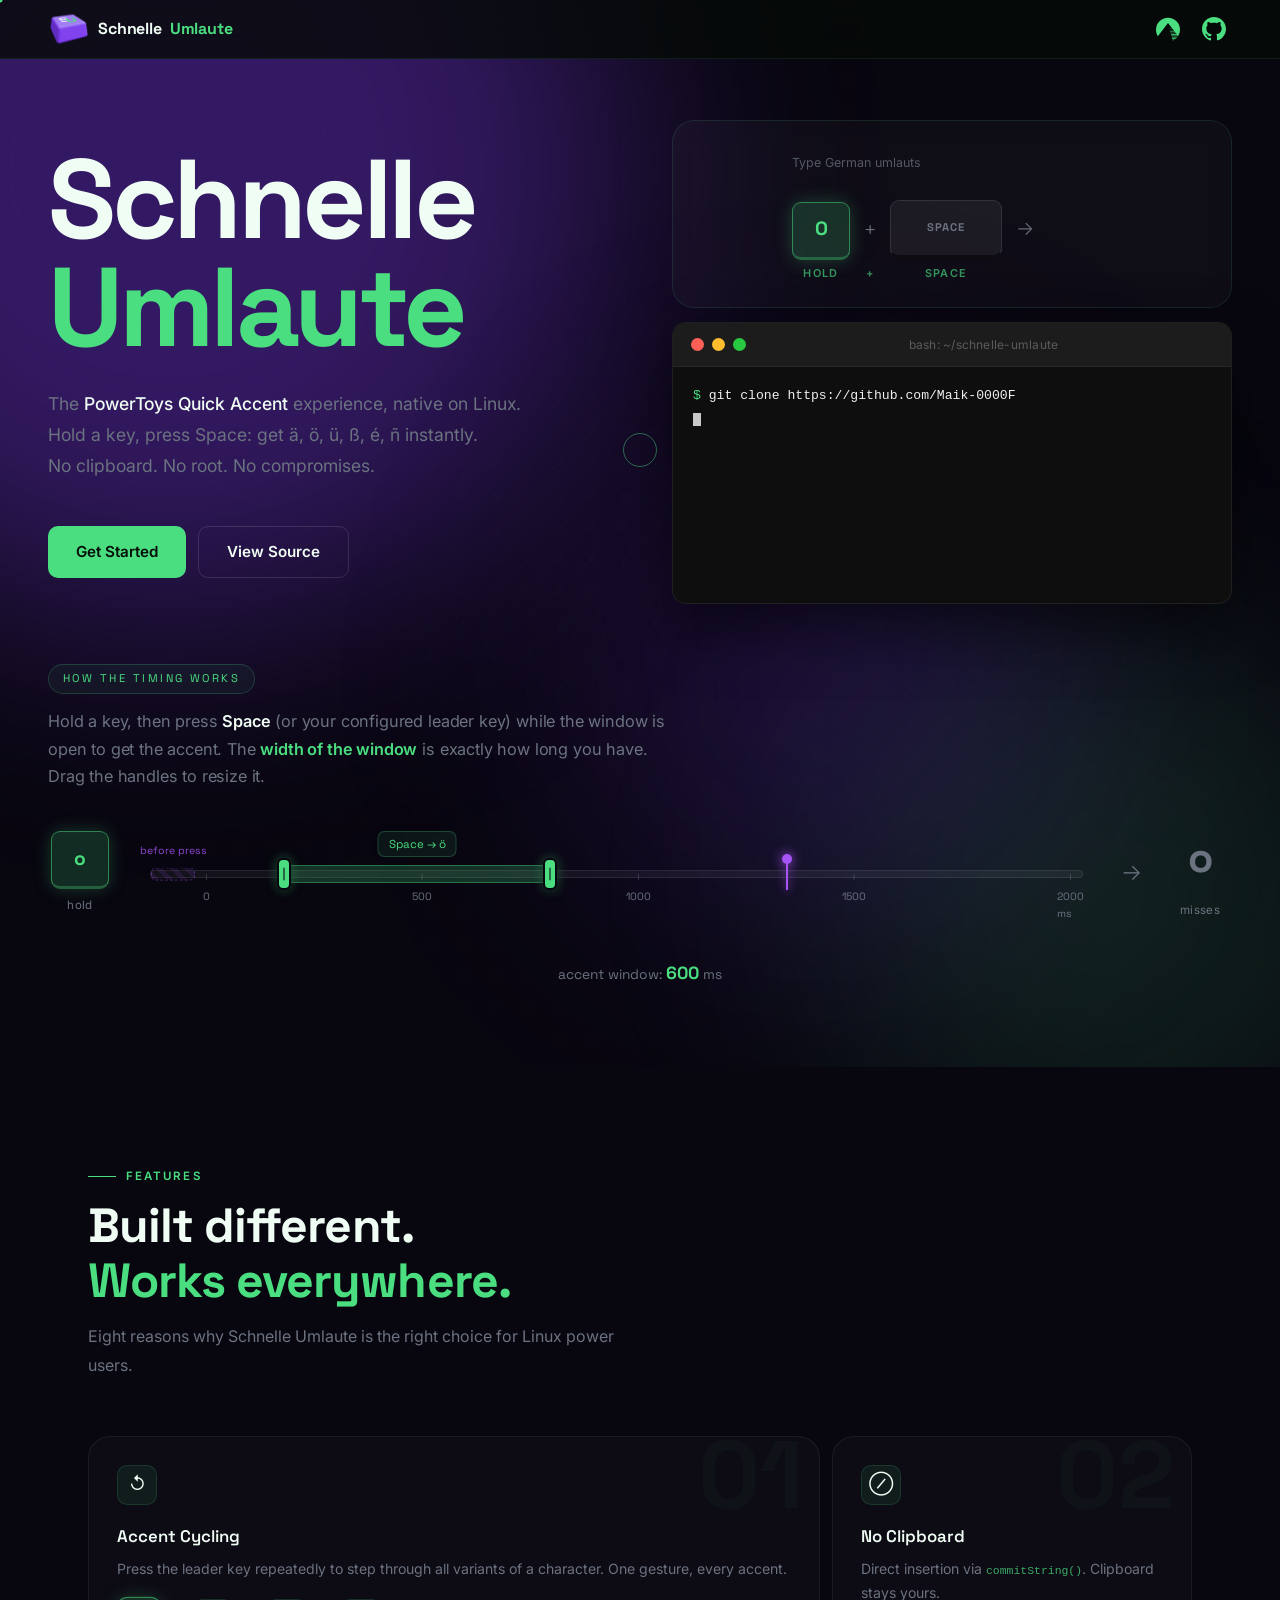
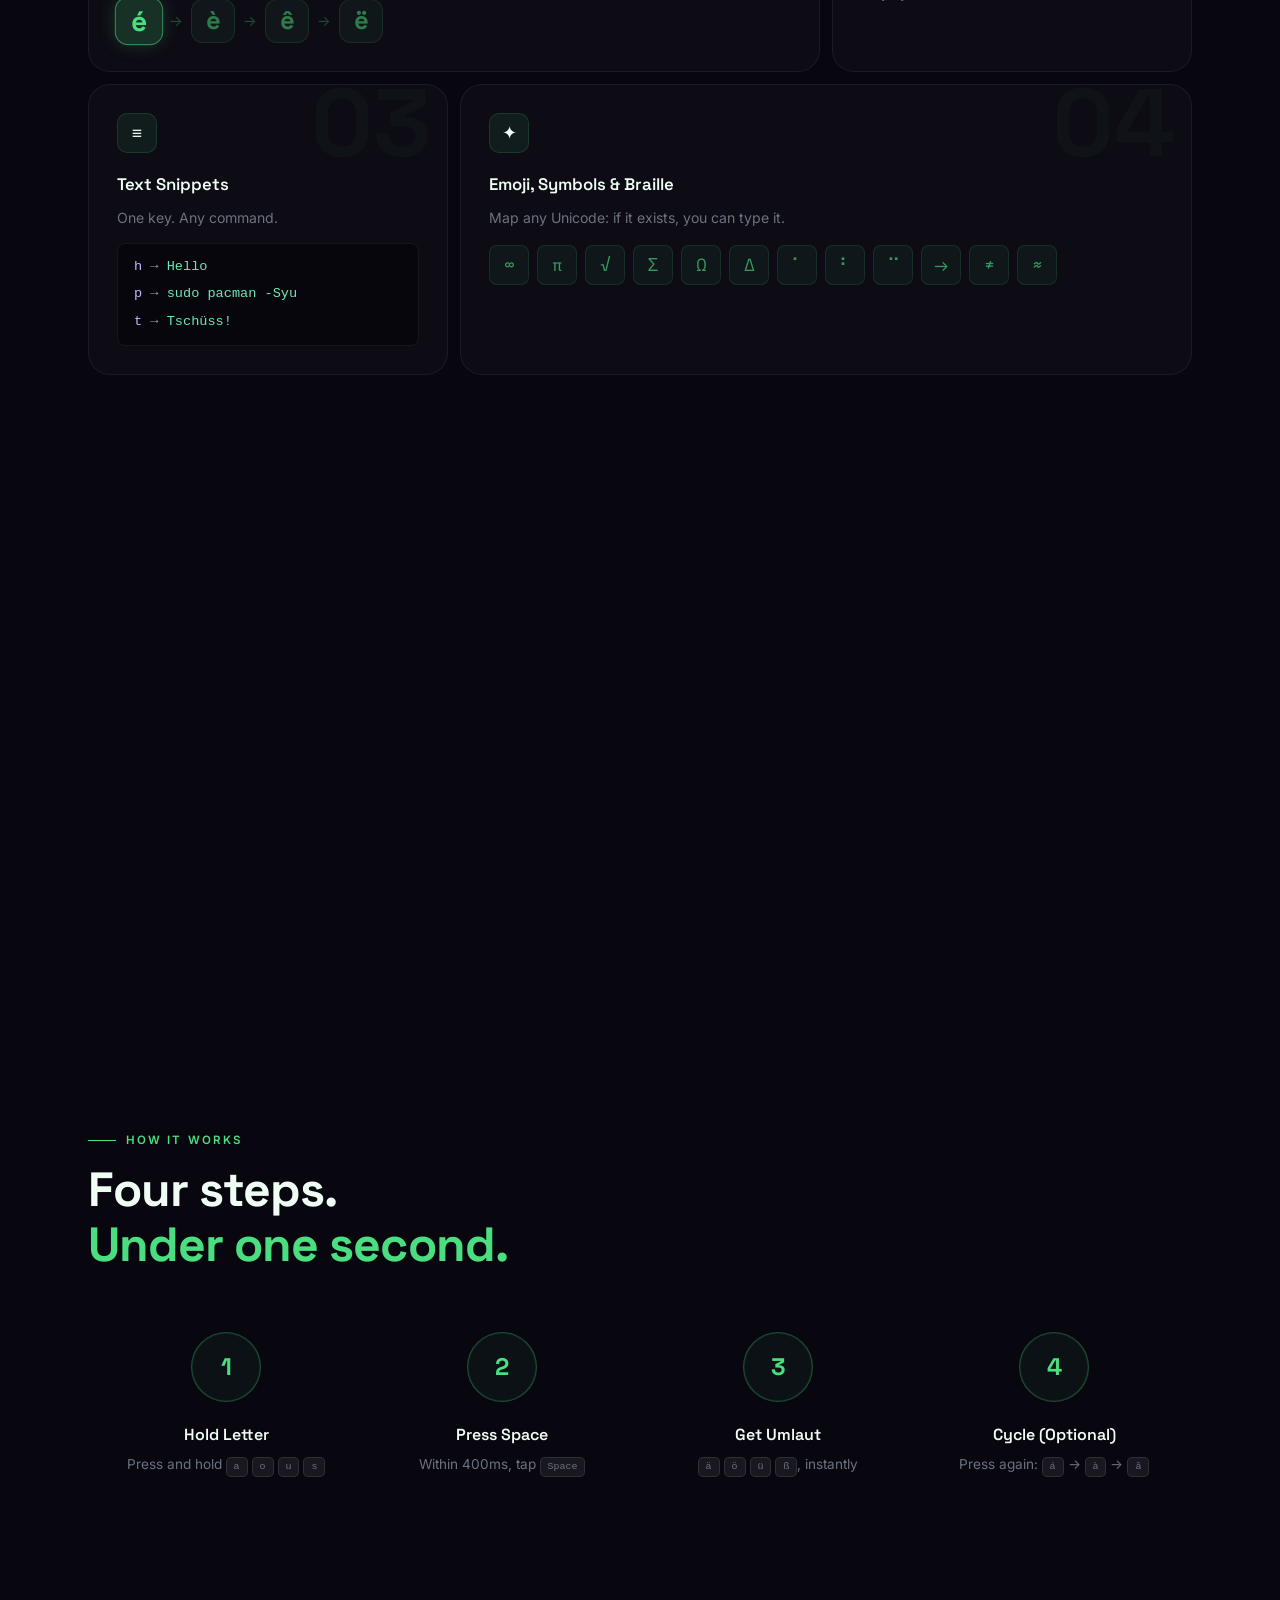
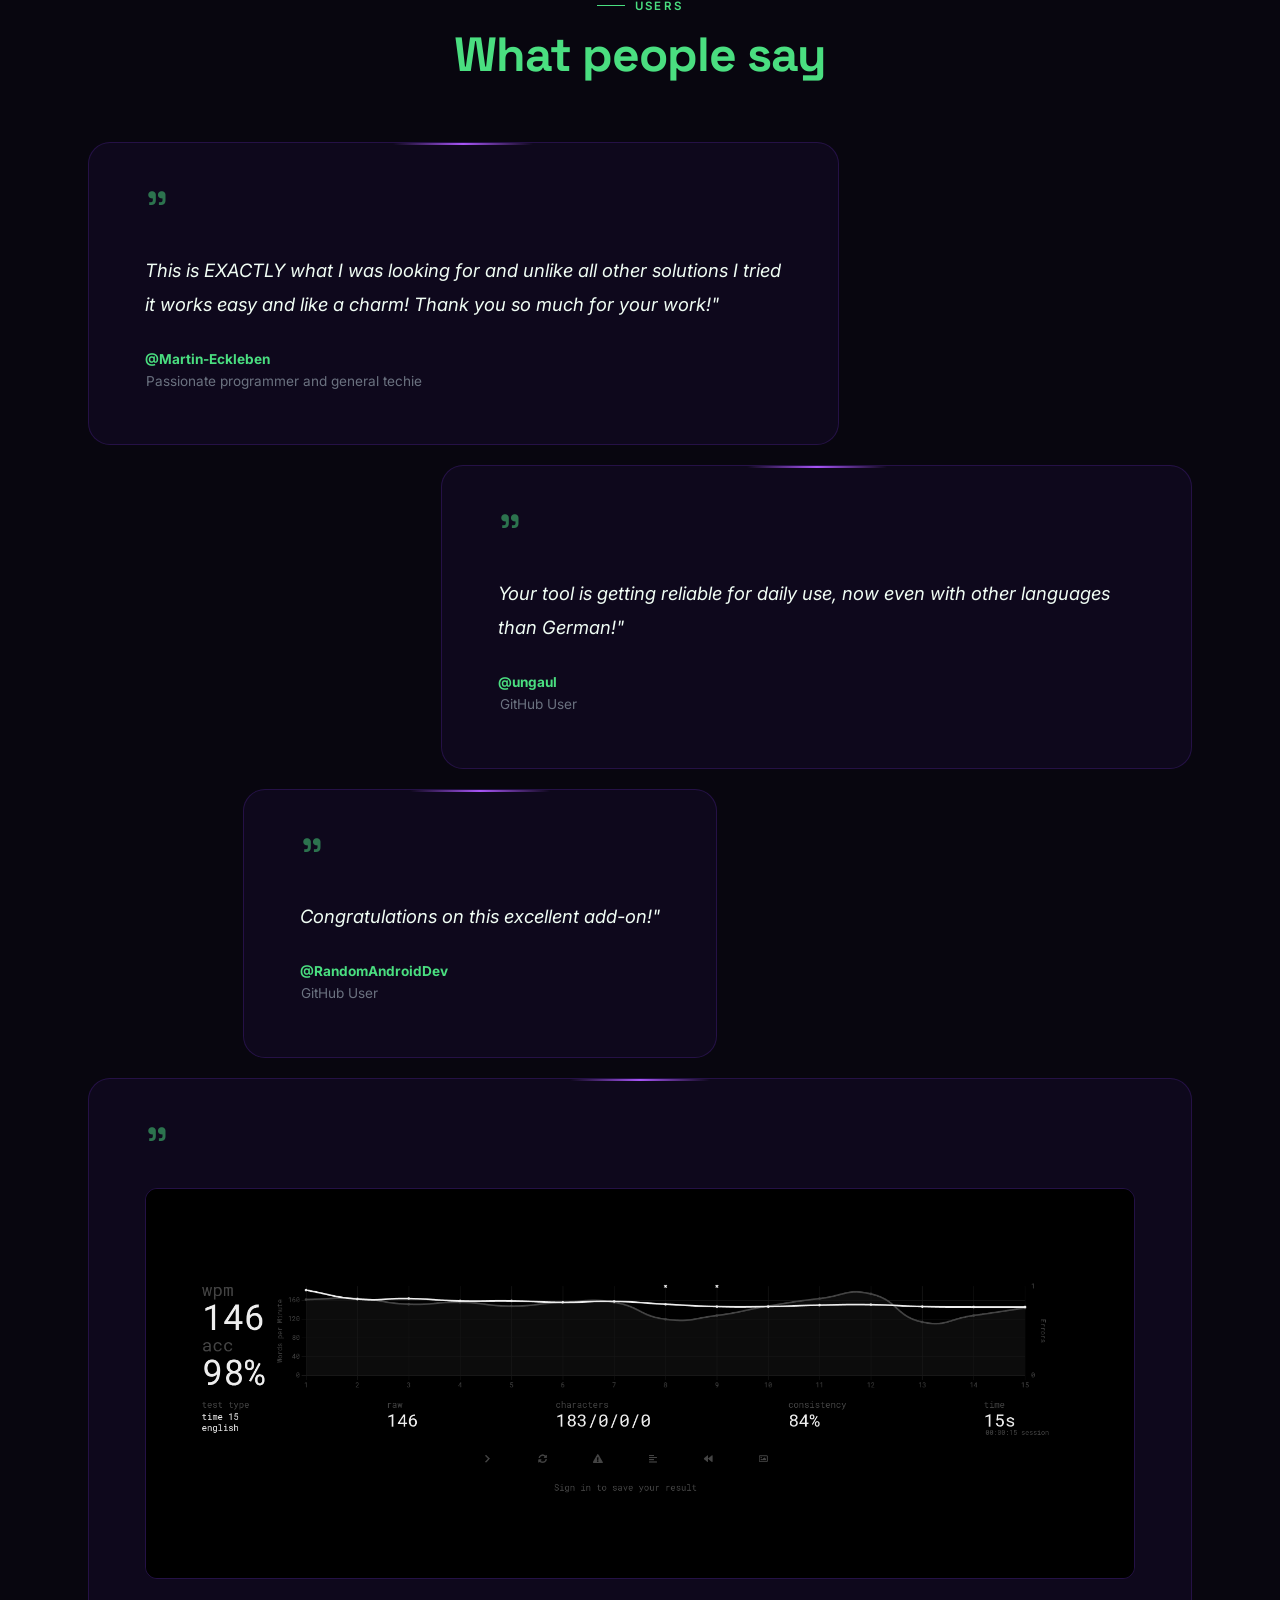
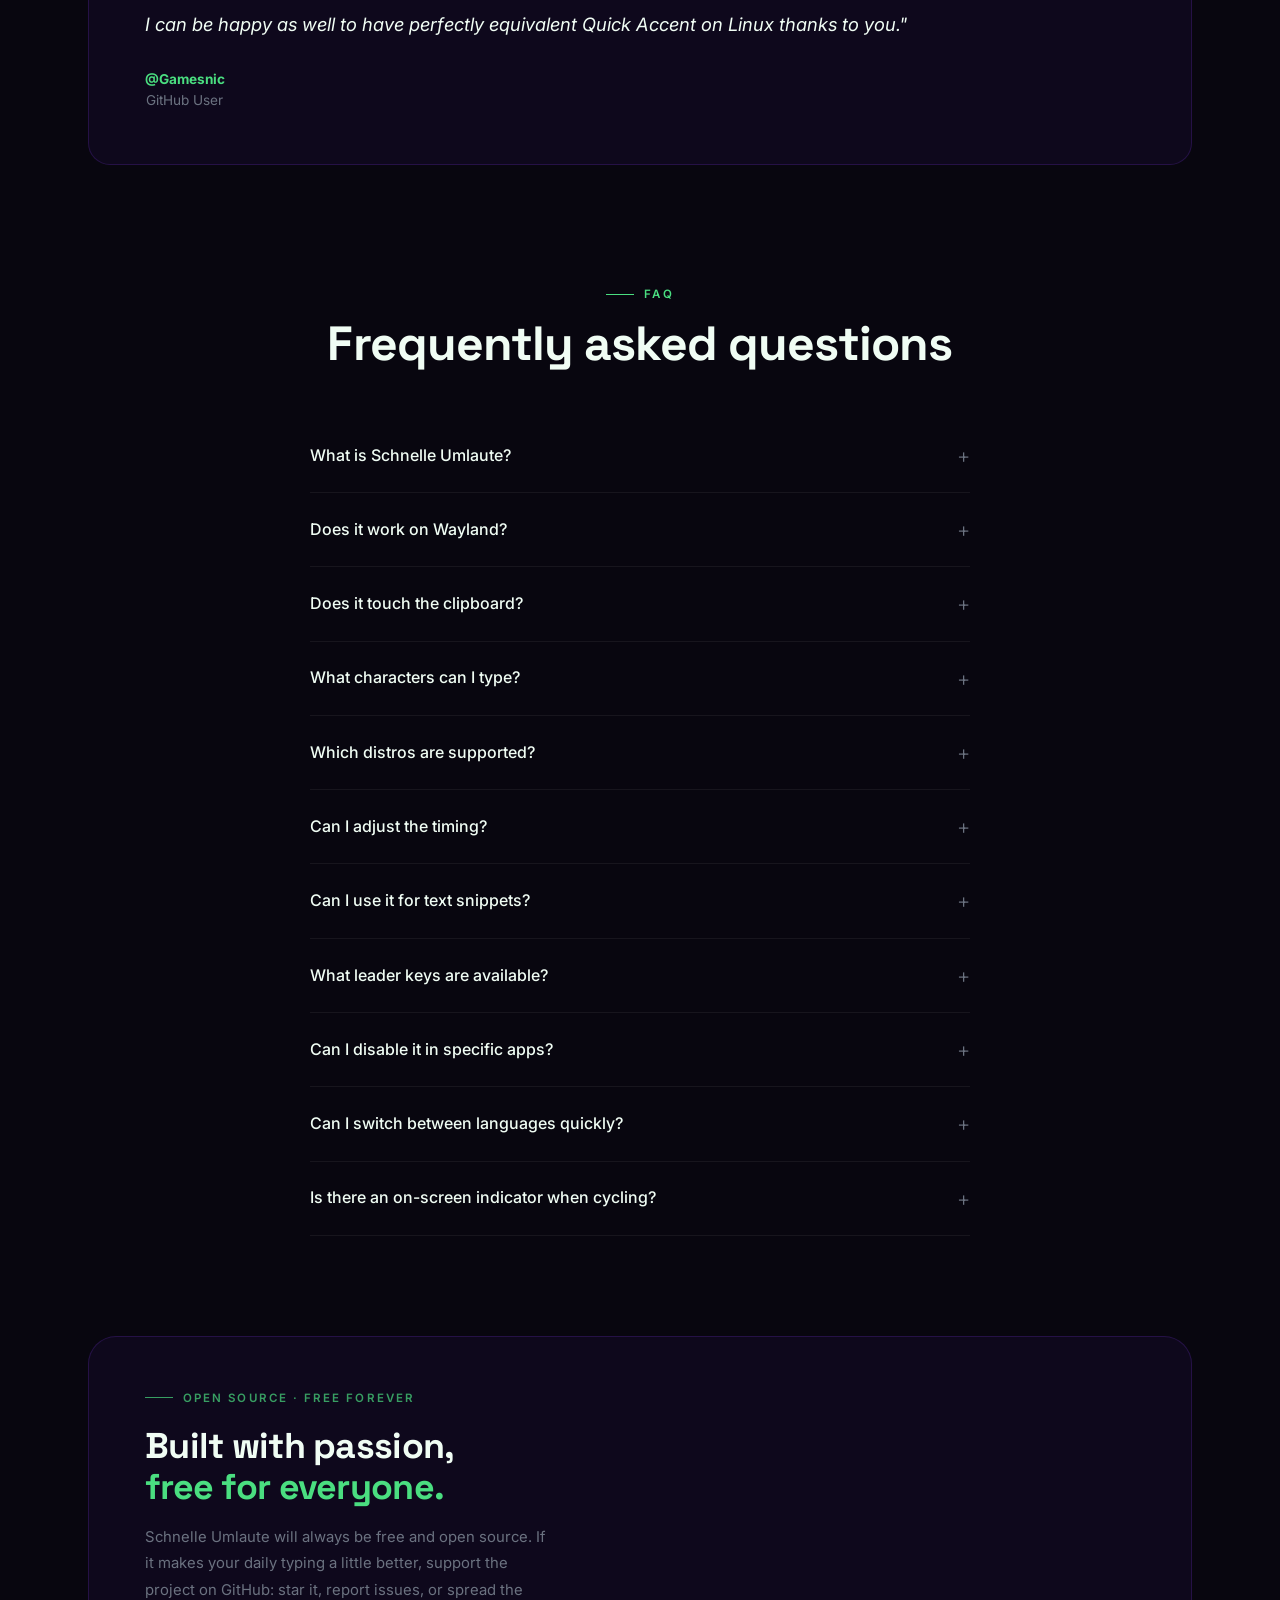
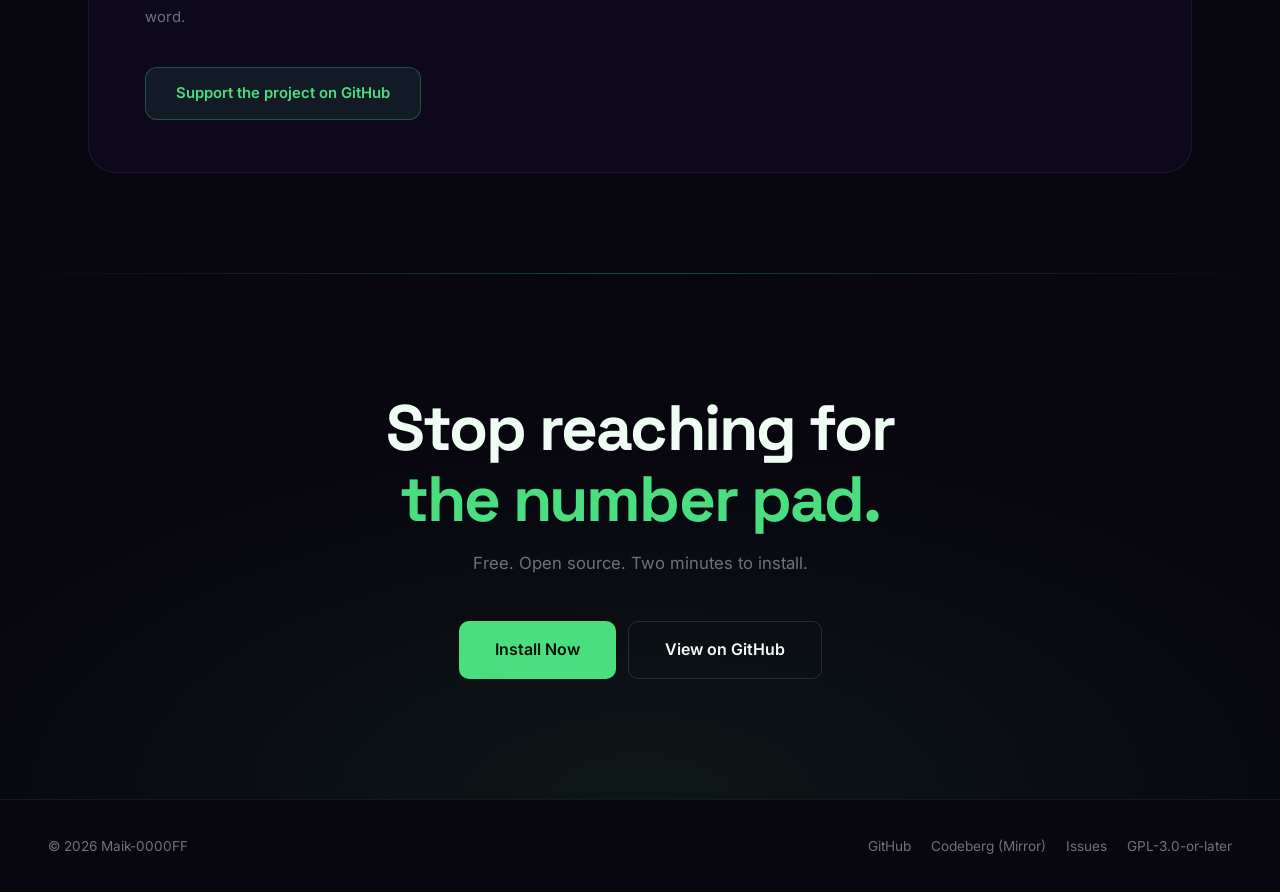
==== index.html @ da5ed6ec "docs: Normalize punctuation in landing page copy" ====
<!DOCTYPE html>
<html lang="en" itemscope itemtype="https://schema.org/WebPage">
<head>
    <meta charset="UTF-8">
    <meta name="viewport" content="width=device-width, initial-scale=1.0">

    <title>Schnelle Umlaute | PowerToys Quick Accent Alternative for Linux</title>
    <meta name="title" content="Schnelle Umlaute | PowerToys Quick Accent Alternative for Linux">
    <meta name="description" content="PowerToys Quick Accent Alternative for Linux - Type German umlauts (ä, ö, ü, ß), French accents (é, è, ê, ç), Spanish characters (ñ, á, í), Portuguese accents (ã, õ, ç), Braille Unicode characters (⠁⠃⠉⠙⠑) with hold + space gesture. Native Fcitx5 addon with accent cycling, snippets, emoji mappings, switchable language profiles, 47 presets, and an on-screen cycle overlay. No clipboard interference, works on X11 and Wayland.">
    <meta name="keywords" content="PowerToys, Quick Accent, Linux, German umlauts, Fcitx5, keyboard, input method, umlaut, ä, ö, ü, ß, Arch Linux, Ubuntu, Debian, Linux Mint, Fedora, openSUSE, Wayland, X11, accent cycling, snippets, text expansion, emoji, special characters, diacritics, accented characters, Linux input method, keyboard layout, Umlaute tippen Linux, deutsche Sonderzeichen, Umlaute ohne Nummernblock, accents français Linux, caractères accentués, accent aigu grave circonflexe, é è ê ë à ç, clavier français, acentos español Linux, tilde eñe, á é í ó ú ñ, teclado español, caracteres especiales, acentos português Linux, caracteres acentuados, teclado português, ã õ á é í ó ú â ê ô à ç, cedilha, til, digitar acentos Linux, Sonderzeichen Linux, diakritische Zeichen, Braille Unicode, ⠁⠃⠉⠙⠑, Braille input Linux">
    <meta name="author" content="Maik-0000FF">
    <meta name="robots" content="index, follow, max-image-preview:large, max-snippet:-1, max-video-preview:-1">
    <meta name="googlebot" content="index, follow">
    <meta name="bingbot" content="index, follow">
    <link rel="canonical" href="https://maik-0000ff.github.io/schnelle-umlaute_Website/">

    <meta name="language" content="English">
    <meta http-equiv="content-language" content="en">
    <link rel="alternate" hreflang="x-default" href="https://maik-0000ff.github.io/schnelle-umlaute_Website/">

    <link rel="icon" type="image/png" sizes="192x192" href="docs/assets/favicon-192.png">
    <link rel="icon" type="image/png" sizes="96x96" href="docs/assets/favicon-192.png">
    <link rel="icon" type="image/png" sizes="1024x1024" href="docs/assets/favicon-1024.png">
    <link rel="shortcut icon" href="favicon.ico">
    <link rel="icon" type="image/x-icon" href="favicon.ico">
    <link rel="icon" type="image/svg+xml" href="docs/assets/schnelle-umlaute-icon.svg">
    <link rel="mask-icon" href="docs/assets/schnelle-umlaute-icon.svg" color="#4ade80">
    <link rel="apple-touch-icon" href="docs/assets/apple-touch-icon.png">
    <link rel="apple-touch-icon" sizes="152x152" href="docs/assets/apple-touch-icon-152.png">
    <link rel="apple-touch-icon" sizes="120x120" href="docs/assets/apple-touch-icon-120.png">

    <meta name="theme-color" content="#060a07">
    <meta name="msapplication-TileColor" content="#060a07">
    <meta name="apple-mobile-web-app-capable" content="yes">
    <meta name="apple-mobile-web-app-status-bar-style" content="black-translucent">
    <meta name="apple-mobile-web-app-title" content="Schnelle Umlaute">
    <meta name="application-name" content="Schnelle Umlaute">
    <meta name="mobile-web-app-capable" content="yes">
    <meta name="rating" content="general">
    <meta name="distribution" content="global">

    <meta name="format-detection" content="telephone=no">

    <meta property="og:type" content="website">
    <meta property="og:url" content="https://maik-0000ff.github.io/schnelle-umlaute_Website/">
    <meta property="og:title" content="Schnelle Umlaute - PowerToys Quick Accent for Linux">
    <meta property="og:description" content="Native Fcitx5 addon for typing German umlauts with hold + space gesture. Features accent cycling, snippets, emoji mappings, switchable language profiles, and an on-screen cycle overlay. No clipboard interference, works on X11 and Wayland.">
    <meta property="og:image" content="https://maik-0000ff.github.io/schnelle-umlaute_Website/docs/assets/favicon-1024.png">
    <meta property="og:image:width" content="1024">
    <meta property="og:image:height" content="1024">
    <meta property="og:image:alt" content="Schnelle Umlaute - PowerToys Quick Accent Alternative for Linux">
    <meta property="og:site_name" content="Schnelle Umlaute">
    <meta property="og:locale" content="en_US">

    <meta name="twitter:card" content="summary">
    <meta name="twitter:url" content="https://maik-0000ff.github.io/schnelle-umlaute_Website/">
    <meta name="twitter:title" content="Schnelle Umlaute - PowerToys Quick Accent for Linux">
    <meta name="twitter:description" content="Native Fcitx5 addon. hold + space → ä. Accent cycling, snippets, emoji. No clipboard.">
    <meta name="twitter:image" content="https://maik-0000ff.github.io/schnelle-umlaute_Website/docs/assets/favicon-1024.png">
    <meta name="twitter:image:alt" content="Schnelle Umlaute - PowerToys Quick Accent Alternative for Linux">

    <link rel="dns-prefetch" href="https://fonts.googleapis.com">
    <link rel="dns-prefetch" href="https://fonts.gstatic.com">
    <link rel="preconnect" href="https://fonts.googleapis.com">
    <link rel="preconnect" href="https://fonts.gstatic.com" crossorigin>
    <link href="https://fonts.googleapis.com/css2?family=Space+Grotesk:wght@300;400;500;600;700&family=Inter:wght@300;400;500&display=swap" rel="stylesheet">

    <script type="application/ld+json">
    {
        "@context": "https://schema.org",
        "@type": "SoftwareApplication",
        "name": "Schnelle Umlaute",
        "alternateName": ["Quick Accent Linux", "Fcitx5 Umlaut Addon"],
        "description": "PowerToys Quick Accent Alternative for Linux - Type German umlauts (ä, ö, ü, ß) with hold + space gesture. Native Fcitx5 addon with accent cycling, snippets, and emoji mappings.",
        "url": "https://maik-0000ff.github.io/schnelle-umlaute_Website/",
        "image": "https://maik-0000ff.github.io/schnelle-umlaute_Website/docs/assets/favicon-1024.png",
        "downloadUrl": "https://github.com/Maik-0000FF/schnelle-umlaute",
        "installUrl": "https://github.com/Maik-0000FF/schnelle-umlaute#quick-start",
        "applicationCategory": "UtilitiesApplication",
        "applicationSubCategory": "Input Method",
        "operatingSystem": "Linux",
        "softwareRequirements": "Fcitx5",
        "softwareVersion": "1.1.1",
        "datePublished": "2025-10-25",
        "dateModified": "2026-05-02",
        "programmingLanguage": "C++20",
        "license": "https://spdx.org/licenses/GPL-3.0-or-later.html",
        "isAccessibleForFree": true,
        "offers": { "@type": "Offer", "price": "0", "priceCurrency": "USD" },
        "author": { "@type": "Person", "name": "Maik-0000FF", "url": "https://github.com/Maik-0000FF" },
        "featureList": [
            "German umlaut input (ä, ö, ü, ß)",
            "French accent input (é, è, ê, ë, à, ç)",
            "Spanish character input (ñ, á, é, í, ó, ú)",
            "Portuguese accent input (ã, õ, â, ê, ô, ç)",
            "Braille Unicode input (⠁⠃⠉⠙⠑)",
            "Accent cycling support",
            "Text snippet expansion",
            "Emoji and symbol mappings",
            "Per-app blacklist and whitelist filter",
            "Named mapping profiles with hotkey switching and cycling",
            "47 ready-made language and symbol presets",
            "On-screen cycle overlay at mouse pointer or text caret",
            "No clipboard interference",
            "X11 and Wayland support"
        ],
        "inLanguage": ["en", "de", "fr", "es", "pt"],
        "aggregateRating": {
            "@type": "AggregateRating",
            "ratingValue": "5",
            "ratingCount": "4",
            "bestRating": "5",
            "worstRating": "1"
        },
        "review": [
            {
                "@type": "Review",
                "reviewRating": { "@type": "Rating", "ratingValue": "5", "bestRating": "5" },
                "author": { "@type": "Person", "name": "Martin-Eckleben", "url": "https://github.com/Martin-Eckleben" },
                "reviewBody": "This is EXACTLY what I was looking for and unlike all other solutions I tried it works easy and like a charm! Thank you so much for your work!"
            },
            {
                "@type": "Review",
                "reviewRating": { "@type": "Rating", "ratingValue": "5", "bestRating": "5" },
                "author": { "@type": "Person", "name": "ungaul", "url": "https://github.com/ungaul" },
                "reviewBody": "Your tool is getting reliable for daily use, now even with other languages than German!"
            },
            {
                "@type": "Review",
                "reviewRating": { "@type": "Rating", "ratingValue": "5", "bestRating": "5" },
                "author": { "@type": "Person", "name": "RandomAndroidDev", "url": "https://github.com/RandomAndroidDev" },
                "reviewBody": "Congratulations on this excellent add-on!"
            },
            {
                "@type": "Review",
                "reviewRating": { "@type": "Rating", "ratingValue": "5", "bestRating": "5" },
                "author": { "@type": "Person", "name": "Gamesnic", "url": "https://github.com/Gamesnic" },
                "reviewBody": "I can be happy as well to have perfectly equivalent Quick Accent on Linux thanks to you."
            }
        ]
    }
    </script>

    <script type="application/ld+json">
    {
        "@context": "https://schema.org",
        "@type": "Organization",
        "name": "Schnelle Umlaute",
        "url": "https://maik-0000ff.github.io/schnelle-umlaute_Website/",
        "logo": {
            "@type": "ImageObject",
            "url": "https://maik-0000ff.github.io/schnelle-umlaute_Website/docs/assets/favicon-1024.png",
            "width": 1024,
            "height": 1024
        },
        "sameAs": ["https://github.com/Maik-0000FF/schnelle-umlaute", "https://codeberg.org/Maik-0000FF/schnelle-umlaute"]
    }
    </script>

    <script type="application/ld+json">
    {
        "@context": "https://schema.org",
        "@type": "WebSite",
        "name": "Schnelle Umlaute",
        "alternateName": "Quick Accent for Linux",
        "url": "https://maik-0000ff.github.io/schnelle-umlaute_Website/",
        "publisher": {
            "@type": "Organization",
            "name": "Schnelle Umlaute",
            "logo": {
                "@type": "ImageObject",
                "url": "https://maik-0000ff.github.io/schnelle-umlaute_Website/docs/assets/favicon-1024.png",
                "width": 1024,
                "height": 1024
            }
        }
    }
    </script>

    <script type="application/ld+json">
    {
        "@context": "https://schema.org",
        "@type": "HowTo",
        "name": "How to Type German Umlauts on Linux",
        "description": "Learn how to type German umlauts (ä, ö, ü, ß) on Linux using Schnelle Umlaute with the hold + space gesture.",
        "totalTime": "PT1M",
        "step": [
            { "@type": "HowToStep", "position": 1, "name": "Hold Letter", "text": "Press and hold a, o, u, or s on your keyboard" },
            { "@type": "HowToStep", "position": 2, "name": "Press Space", "text": "Within 400ms, press Space (or your configured leader key)" },
            { "@type": "HowToStep", "position": 3, "name": "Get Umlaut", "text": "The corresponding umlaut (ä, ö, ü, or ß) will be inserted instantly" },
            { "@type": "HowToStep", "position": 4, "name": "Cycle (Optional)", "text": "Press Space again to cycle through accent variants: á → à → â" }
        ]
    }
    </script>

    <script type="application/ld+json">
    {
        "@context": "https://schema.org",
        "@type": "FAQPage",
        "mainEntity": [
            { "@type": "Question", "name": "What is Schnelle Umlaute?", "acceptedAnswer": { "@type": "Answer", "text": "A native Fcitx5 addon for Linux. Type German umlauts, French accents, or any Unicode character using the same hold + space gesture as Windows PowerToys Quick Accent. System-wide, lightweight, no root needed." } },
            { "@type": "Question", "name": "Does it work on Wayland?", "acceptedAnswer": { "@type": "Answer", "text": "Yes. Natively on both X11 and Wayland, no extra configuration. It integrates directly with Fcitx5." } },
            { "@type": "Question", "name": "Does it touch the clipboard?", "acceptedAnswer": { "@type": "Answer", "text": "Never. Unlike xdotool-based workarounds, Schnelle Umlaute uses Fcitx5's commitString() API: direct insertion, clipboard untouched." } },
            { "@type": "Question", "name": "What characters can I type?", "acceptedAnswer": { "@type": "Answer", "text": "German umlauts by default (ä ö ü ß Ä Ö Ü). With unlimited configurable mappings: French accents, Spanish, Portuguese, Braille Unicode, emojis, math symbols, full text snippets." } },
            { "@type": "Question", "name": "Which distros are supported?", "acceptedAnswer": { "@type": "Answer", "text": "Supported on Arch Linux, Ubuntu/Debian, Linux Mint, Fedora, and openSUSE. Works on any distro with Fcitx5." } },
            { "@type": "Question", "name": "Can I adjust the timing?", "acceptedAnswer": { "@type": "Answer", "text": "Yes, via fcitx5-config-qt. Default: 400ms lowercase, 700ms uppercase. Adjustable from 50ms to 2000ms to match your typing speed." } },
            { "@type": "Question", "name": "Can I use it for text snippets?", "acceptedAnswer": { "@type": "Answer", "text": "Yes. Map any key to a full phrase, e.g. hold m + Space to insert your email address, g for a Vim command like ggVGy (select all + yank), or u for sudo apt update. Works with any length of text." } },
            { "@type": "Question", "name": "What leader keys are available?", "acceptedAnswer": { "@type": "Answer", "text": "Space (default), Arrow keys, Alt/AltGr, or up to two custom keys of your choice. Multiple leader keys can be active at the same time. Custom leaders support dual hand-split mode for ergonomic typing." } },
            { "@type": "Question", "name": "Can I disable it in specific apps?", "acceptedAnswer": { "@type": "Answer", "text": "Yes. The App Filter lets you set a blacklist (disable in listed apps) or a whitelist (enable only in listed apps). Useful for games, password managers, IP/number-only fields, or apps with conflicting shortcuts." } }
        ]
    }
    </script>

    <style>
        /* ─── TOKENS ─── */
        :root {
            --bg:       #08060f;
            --bg2:      #0e0b1c;
            --green:    #4ade80;
            --green-d:  #166534;
            --purple:   #a855f7;
            --amber:    #fbbf24;
            --text:     #f0fdf4;
            --muted:    #6b7280;
            --border:   rgba(74,222,128,0.1);
            --r:        14px;
            --r-lg:     22px;
        }

        /* ─── RESET ─── */
        *, *::before, *::after { margin: 0; padding: 0; box-sizing: border-box; }
        html { scroll-behavior: smooth; }

        @media (prefers-reduced-motion: reduce) {
            *, *::before, *::after { animation-duration: 0.01ms !important; transition-duration: 0.01ms !important; }
            * { cursor: auto !important; }
            .cursor-dot, .cursor-ring { display: none !important; }
        }

        /* ─── BASE ─── */
        body {
            font-family: 'Inter', -apple-system, sans-serif;
            background: var(--bg);
            color: var(--text);
            overflow-x: hidden;
            line-height: 1.6;
        }

        /* ─── SKIP LINK ─── */
        .skip-link {
            position: absolute; top: -100%; left: 16px;
            background: var(--green); color: var(--bg);
            padding: 8px 16px; border-radius: 8px;
            font-weight: 600; font-size: 0.9em;
            z-index: 9999; text-decoration: none;
        }
        .skip-link:focus { top: 16px; }

        /* ─── CUSTOM CURSOR ─── */
        @media (pointer: fine) {
            * { cursor: none !important; }
        }

        .cursor-dot {
            position: fixed;
            width: 5px; height: 5px;
            border-radius: 50%;
            background: var(--green);
            pointer-events: none;
            z-index: 9999;
            transform: translate(-50%, -50%);
            transition: width 0.2s, height 0.2s, background 0.2s;
        }

        .cursor-ring {
            position: fixed;
            width: 34px; height: 34px;
            border-radius: 50%;
            border: 1.5px solid rgba(74,222,128,0.45);
            pointer-events: none;
            z-index: 9998;
            transform: translate(-50%, -50%);
            transition: left 0.1s ease, top 0.1s ease, width 0.25s, height 0.25s, border-color 0.25s;
        }

        body:has(a:hover) .cursor-ring,
        body:has(button:hover) .cursor-ring {
            width: 52px; height: 52px;
            border-color: rgba(74,222,128,0.7);
        }

        @media (pointer: coarse) {
            .cursor-dot, .cursor-ring { display: none; }
        }

        /* ─── NAV ─── */
        #main-nav {
            position: fixed; top: 0; left: 0; right: 0;
            z-index: 500;
            padding: 8px 48px;
            display: flex; align-items: center; justify-content: space-between;
            background: rgba(6,10,7,0.8);
            backdrop-filter: blur(20px);
            -webkit-backdrop-filter: blur(20px);
            border-bottom: 1px solid var(--border);
            transition: transform 0.35s cubic-bezier(0.22,1,0.36,1);
        }
        #main-nav.nav-hidden { transform: translateY(-110%); }

        .nav-logo {
            font-family: 'Space Grotesk', sans-serif;
            font-weight: 700; font-size: 1em;
            text-decoration: none;
            letter-spacing: -0.01em;
            display: inline-flex; align-items: center; gap: 8px;
        }
        .nav-icon { flex-shrink: 0; }
        .nav-logo .nl-w { color: var(--text); }
        .nav-logo .nl-g { color: var(--green); }

        .nav-right { display: flex; gap: 10px; align-items: center; }

        .nav-link {
            font-size: 0.85em; color: var(--muted);
            text-decoration: none; padding: 6px 14px;
            border-radius: 8px;
            transition: color 0.2s;
        }
        .nav-link:hover { color: var(--text); }

        .nav-mirror {
            display: inline-flex; align-items: center;
            color: var(--green); padding: 6px;
            border-radius: 8px; transition: transform 0.2s, opacity 0.2s;
        }
        .nav-mirror:hover { opacity: 0.8; transform: scale(1.18); }

        /* ─── ORB BACKGROUND ─── */
        .orbs {
            position: absolute; inset: 0;
            overflow: hidden; pointer-events: none;
            z-index: 0;
        }

        .orb {
            position: absolute;
            border-radius: 50%;
            filter: blur(120px);
            will-change: transform;
        }

        .orb-1 {
            width: 900px; height: 900px;
            background: rgba(124,58,237,0.38);
            top: -280px; left: -280px;
            animation: drift1 24s ease-in-out infinite;
        }
        .orb-2 {
            width: 550px; height: 550px;
            background: rgba(74,222,128,0.12);
            bottom: -100px; right: -100px;
            animation: drift2 20s ease-in-out infinite;
        }
        .orb-3 {
            width: 500px; height: 500px;
            background: rgba(124,58,237,0.18);
            top: 40%; left: 45%;
            animation: drift3 28s ease-in-out infinite;
        }

        @keyframes drift1 {
            0%,100% { transform: translate(0,0) scale(1); }
            33%      { transform: translate(80px,-60px) scale(1.08); }
            66%      { transform: translate(-50px,80px) scale(0.94); }
        }
        @keyframes drift2 {
            0%,100% { transform: translate(0,0) scale(1); }
            33%      { transform: translate(-70px,50px) scale(1.05); }
            66%      { transform: translate(60px,-70px) scale(0.96); }
        }
        @keyframes drift3 {
            0%,100% { transform: translate(0,0) scale(1); }
            50%      { transform: translate(-80px,-60px) scale(1.12); }
        }

        /* ─── HERO ─── */
        .hero {
            min-height: 100vh;
            position: relative; overflow: hidden;
            display: flex; align-items: center;
            padding: 120px 48px 80px;
        }

        .hero-inner {
            position: relative; z-index: 1;
            display: grid;
            grid-template-columns: 1fr 1fr;
            gap: 64px;
            align-items: stretch;
            max-width: 1200px;
            margin: 0 auto;
            width: 100%;
        }

        /* Subtle dot grid */
        .hero::after {
            content: '';
            position: absolute; inset: 0;
            background-image: radial-gradient(rgba(74,222,128,0.07) 1px, transparent 1px);
            background-size: 32px 32px;
            z-index: 0;
            mask-image: radial-gradient(ellipse 80% 80% at 50% 50%, black, transparent);
            -webkit-mask-image: radial-gradient(ellipse 80% 80% at 50% 50%, black, transparent);
        }

        .hero-text {
            position: relative; z-index: 2;
            display: flex; flex-direction: column; justify-content: center;
        }

        .hero-right {
            position: relative; z-index: 2;
            display: flex; flex-direction: column; gap: 14px;
        }


        .hero-h1 {
            font-family: 'Space Grotesk', sans-serif;
            font-size: clamp(3.8rem, 10vw, 7rem);
            font-weight: 700;
            line-height: 0.96;
            letter-spacing: -0.04em;
            color: var(--text);
            margin-bottom: 28px;
        }

        .hero-h1 .line { display: block; overflow: hidden; }

        .hero-h1 .word {
            display: inline-block;
            transform: translateY(110%);
            animation: slideUp 0.75s cubic-bezier(0.22,1,0.36,1) both;
        }

        .hero-h1 .accent-word {
            color: var(--green);
        }

        @keyframes slideUp { to { transform: translateY(0); } }

        .hero-sub {
            font-size: clamp(0.95rem, 2vw, 1.1rem);
            color: var(--muted);
            line-height: 1.75;
            margin-bottom: 44px;
            max-width: 480px;
            opacity: 0;
            animation: fadeUp 0.7s ease 0.8s both;
        }
        .hero-sub strong { color: var(--text); font-weight: 500; }

        .hero-btns {
            display: flex; gap: 12px; flex-wrap: wrap;
            opacity: 0;
            animation: fadeUp 0.7s ease 1.0s both;
        }

        /* ─── DEMO CARD (hero right) ─── */
        .hero-demo-card {
            background: rgba(255,255,255,0.03);
            border: 1px solid rgba(74,222,128,0.12);
            border-radius: var(--r-lg);
            padding: 32px 36px;
            backdrop-filter: blur(12px);
            -webkit-backdrop-filter: blur(12px);
            opacity: 0;
            animation: fadeUp 0.8s ease 0.5s both;
            display: flex; flex-direction: column; align-items: center;
            text-align: center;
            flex-shrink: 0;
            position: relative; overflow: hidden;
            transform-style: preserve-3d;
            transition: border-color 0.3s, transform 0.3s;
        }
        .hero-demo-card:hover { will-change: transform; }

        .hero-demo-card::after {
            content: '';
            position: absolute; inset: 0; border-radius: var(--r-lg);
            background: radial-gradient(circle at var(--mx,50%) var(--my,50%), rgba(74,222,128,0.09), transparent 60%);
            opacity: 0; transition: opacity 0.4s; pointer-events: none;
        }
        .hero-demo-card:hover::after { opacity: 1; }
        .hero-demo-card:hover { border-color: rgba(74,222,128,0.28); }

        .demo-inner {
            display: inline-flex;
            flex-direction: column;
            align-items: flex-start;
            gap: 20px;
        }

        /* ─── TERMINAL WINDOW ─── */
        .terminal-section { padding: 0 48px 90px; }

        .terminal-window {
            background: #0e0e0e;
            border-radius: 14px;
            overflow: hidden;
            border: 1px solid rgba(255,255,255,0.07);
            box-shadow: 0 24px 60px rgba(0,0,0,0.5);
            height: 282px;
            display: flex; flex-direction: column;
            transform-style: preserve-3d;
            transition: border-color 0.3s, transform 0.3s;
        }
        .terminal-window:hover { will-change: transform; }

        .terminal-bar {
            background: #1c1c1c;
            padding: 12px 18px;
            display: flex; align-items: center; gap: 8px;
            border-bottom: 1px solid rgba(255,255,255,0.06);
        }

        .tdot {
            width: 13px; height: 13px; border-radius: 50%;
        }
        .tdot-r { background: #ff5f57; }
        .tdot-y { background: #febc2e; }
        .tdot-g { background: #28c840; }

        .terminal-title {
            flex: 1; text-align: center;
            font-size: 0.75em; color: rgba(255,255,255,0.28);
            font-family: 'Inter', sans-serif;
            letter-spacing: 0.02em;
        }

        .terminal-body {
            padding: 18px 20px;
            font-family: 'Courier New', Courier, monospace;
            font-size: 0.82em; line-height: 1.75;
            color: #c8c8c8;
            flex: 1;
            overflow-y: auto;
            scrollbar-width: none;
        }
        .terminal-body::-webkit-scrollbar { display: none; }

        .tline { display: flex; flex-wrap: wrap; align-items: baseline; }
        .tline + .tline { margin-top: 2px; }

        .tps1  { color: #4ade80; white-space: pre; }
        .tcmd  { color: #f0f0f0; white-space: pre-wrap; word-break: break-all; }
        .tout  { color: rgba(255,255,255,0.35); padding-left: 0; white-space: pre-wrap; }
        .tspec { color: #4ade80; font-weight: 700; }

        .tspec-flash {
            color: #fff;
            text-shadow: 0 0 12px rgba(74,222,128,0.9);
            transition: color 0.4s, text-shadow 0.4s;
        }

        .tcursor {
            display: inline-block;
            width: 8px; height: 1em;
            background: #c8c8c8;
            animation: blink-cur 1s step-end infinite;
            vertical-align: text-bottom;
        }

        @keyframes blink-cur {
            0%,100% { opacity: 1; }
            50%      { opacity: 0; }
        }

        .demo-col {
            display: flex; flex-direction: column;
            align-items: center; gap: 7px;
        }

        .demo-col .demo-op,
        .demo-col .demo-result {
            height: 58px;
            display: flex; align-items: center; justify-content: center;
        }

        .demo-sublabel {
            font-size: 0.68em; font-weight: 600;
            letter-spacing: 0.12em; text-transform: uppercase;
            color: var(--green); opacity: 0.65;
        }

        .demo-desc {
            margin-bottom: 14px;
            font-size: 0.78em; color: var(--muted);
            opacity: 0.75;
            transition: opacity 0.3s;
        }

        .demo-row {
            display: flex; align-items: center;
            gap: 14px;
            flex-wrap: nowrap;
            height: 68px; /* fixed height, prevents jumping */
        }

        .key {
            min-width: 58px; height: 58px;
            border-radius: 9px;
            background: rgba(255,255,255,0.06);
            border: 1px solid rgba(255,255,255,0.1);
            border-bottom: 3px solid rgba(0,0,0,0.5);
            display: flex; align-items: center; justify-content: center;
            font-family: 'Space Grotesk', sans-serif;
            font-size: 1.2em; font-weight: 700;
            color: var(--text);
            transition: all 0.15s ease;
            padding: 0 14px; user-select: none;
        }

        .key.pressed {
            background: rgba(74,222,128,0.18);
            border-color: rgba(74,222,128,0.5);
            border-bottom-color: rgba(74,222,128,0.3);
            box-shadow: 0 0 18px rgba(74,222,128,0.25);
            color: var(--green);
            transform: translateY(2px);
        }

        .demo-op { color: var(--muted); font-size: 1.2em; font-weight: 300; }

        .demo-result {
            font-family: 'Space Grotesk', sans-serif;
            font-size: 2.8em; font-weight: 700;
            color: var(--green);
            width: 64px; text-align: center;
            flex-shrink: 0;
            transition: opacity 0.2s;
            text-shadow: 0 0 30px rgba(74,222,128,0.4);
        }

        /* Mini feature tags inside demo card */
        .demo-tags {
            display: flex; gap: 8px; flex-wrap: wrap;
        }

        .demo-tag {
            padding: 4px 12px; border-radius: 100px;
            background: rgba(74,222,128,0.06);
            border: 1px solid rgba(74,222,128,0.15);
            font-size: 0.78em; color: rgba(74,222,128,0.7);
        }


        /* ─── SECTION LAYOUT ─── */
        .section {
            max-width: 1200px;
            margin: 0 auto;
            padding: 100px 48px;
        }

        .section-eyebrow {
            font-size: 0.72em; font-weight: 600;
            letter-spacing: 0.18em; text-transform: uppercase;
            color: var(--green);
            margin-bottom: 12px;
            display: flex; align-items: center; gap: 10px;
        }

        .section-eyebrow::before {
            content: '';
            display: block;
            width: 28px; height: 1px;
            background: var(--green);
        }

        .section-h2 {
            font-family: 'Space Grotesk', sans-serif;
            font-size: clamp(1.8rem, 4vw, 3rem);
            font-weight: 700; line-height: 1.15;
            letter-spacing: -0.02em;
            margin-bottom: 14px;
        }

        .section-h2 .g {
            color: var(--green);
        }

        .section-p {
            color: var(--muted); font-size: 1em;
            max-width: 560px; line-height: 1.8;
        }

        /* ─── FEATURE GRID ─── */
        .feat-grid {
            display: grid;
            grid-template-columns: repeat(3, 1fr);
            gap: 12px;
            margin-top: 56px;
        }

        .feat-card {
            background: rgba(255,255,255,0.025);
            border: 1px solid rgba(255,255,255,0.06);
            border-radius: var(--r-lg);
            padding: 28px;
            position: relative; overflow: hidden;
            transition: border-color 0.3s, transform 0.3s;
            transform-style: preserve-3d;
        }
        .feat-card:hover { will-change: transform; }

        .feat-card::before {
            content: '';
            position: absolute; inset: 0;
            border-radius: var(--r-lg);
            background: radial-gradient(circle at var(--mx,50%) var(--my,50%), rgba(74,222,128,0.07), transparent 60%);
            opacity: 0; transition: opacity 0.4s;
            pointer-events: none;
        }
        .feat-card:hover::before { opacity: 1; }
        .feat-card:hover { border-color: rgba(74,222,128,0.22); }

        .fw-all  { grid-column: span 2; }
        .fw-desk { grid-column: span 2; }

        /* Large number watermark */
        .feat-num {
            position: absolute; top: -10px; right: 16px;
            font-family: 'Space Grotesk', sans-serif;
            font-size: 6em; font-weight: 700;
            color: rgba(74,222,128,0.04);
            line-height: 1; user-select: none;
            pointer-events: none;
        }

        .feat-icon {
            width: 40px; height: 40px;
            border-radius: 10px;
            background: rgba(74,222,128,0.08);
            border: 1px solid rgba(74,222,128,0.15);
            display: flex; align-items: center; justify-content: center;
            font-size: 1.1em;
            margin-bottom: 18px;
        }

        .feat-title {
            font-family: 'Space Grotesk', sans-serif;
            font-size: 1.05em; font-weight: 600;
            margin-bottom: 8px; color: var(--text);
        }

        .feat-body { color: var(--muted); font-size: 0.88em; line-height: 1.65; }

        /* Cycling row inside card */
        .cy-row {
            display: flex; align-items: center; gap: 8px;
            margin-top: 18px; flex-wrap: wrap;
        }

        .cy-c {
            font-family: 'Space Grotesk', sans-serif;
            font-size: 1.6em; font-weight: 700;
            width: 44px; height: 44px;
            display: inline-flex; align-items: center; justify-content: center;
            border-radius: 12px;
            background: rgba(74,222,128,0.05);
            border: 1px solid rgba(74,222,128,0.12);
            color: rgba(74,222,128,0.5);
            transition: all 0.35s ease;
        }
        .cy-c.on {
            background: rgba(74,222,128,0.18);
            border-color: rgba(74,222,128,0.5);
            color: var(--green);
            transform: scale(1.1);
            box-shadow: 0 0 16px rgba(74,222,128,0.2);
        }

        .cy-sep { color: rgba(74,222,128,0.3); font-size: 0.9em; }

        .code-pill {
            display: inline-block;
            background: rgba(0,0,0,0.4);
            border: 1px solid rgba(255,255,255,0.06);
            border-radius: 8px;
            padding: 12px 16px;
            margin-top: 14px;
            font-family: 'Courier New', monospace;
            font-size: 0.85em; color: #94a3b8;
        }
        .ck { color: #c4b5fd; }
        .cs { color: #6ee7b7; }

        .tag-row { display: flex; gap: 6px; flex-wrap: wrap; margin-top: 14px; }
        .tag {
            padding: 3px 10px; border-radius: 100px;
            background: rgba(74,222,128,0.07);
            border: 1px solid rgba(74,222,128,0.15);
            font-size: 0.78em; color: rgba(74,222,128,0.65);
        }

        /* ─── HOW IT WORKS ─── */
        .steps-row {
            display: grid;
            grid-template-columns: repeat(4, 1fr);
            gap: 0;
            margin-top: 60px;
            position: relative;
        }

        @keyframes arc-fill {
            0%      { stroke-dashoffset: 220; }
            24%     { stroke-dashoffset: 0; }
            24.1%   { stroke-dashoffset: 220; }
            100%    { stroke-dashoffset: 220; }
        }

        .step-item { text-align: center; padding: 0 16px; position: relative; z-index: 1; }

        .step-circle {
            width: 70px; height: 70px;
            border-radius: 50%;
            border: 1px solid rgba(74,222,128,0.2);
            background: rgba(74,222,128,0.05);
            display: flex; align-items: center; justify-content: center;
            margin: 0 auto 20px;
            font-family: 'Space Grotesk', sans-serif;
            font-size: 1.5em; font-weight: 700;
            color: var(--green);
            position: relative;
        }

        .step-arc {
            position: absolute; inset: -4px;
            width: calc(100% + 8px); height: calc(100% + 8px);
            transform: rotate(-90deg);
            pointer-events: none;
        }

        .step-arc-track {
            fill: none;
            stroke: rgba(74,222,128,0.1);
            stroke-width: 2;
        }

        .step-arc-fill {
            fill: none;
            stroke: rgba(74,222,128,0.85);
            stroke-width: 2;
            stroke-linecap: round;
            stroke-dasharray: 220;
            stroke-dashoffset: 220;
            animation: arc-fill 8s linear infinite;
        }

        .step-item:nth-child(1) .step-arc-fill { animation-delay: 0s; }
        .step-item:nth-child(2) .step-arc-fill { animation-delay: -7.5s; }
        .step-item:nth-child(3) .step-arc-fill { animation-delay: -7s; }
        .step-item:nth-child(4) .step-arc-fill { animation-delay: -6.5s; }

        .step-item h3 {
            font-family: 'Space Grotesk', sans-serif;
            font-weight: 600; font-size: 1em;
            margin-bottom: 6px;
        }

        .step-item p { color: var(--muted); font-size: 0.85em; line-height: 1.6; }

        .kk {
            display: inline-block;
            background: rgba(255,255,255,0.07);
            border: 1px solid rgba(255,255,255,0.1);
            border-radius: 5px;
            padding: 1px 7px;
            font-family: monospace; font-size: 0.9em;
        }

        /* ─── TESTIMONIAL ─── */
        .testi-wrap {
            display: flex;
            flex-direction: column;
            gap: 20px;
            margin-top: 60px;
        }

        .testi-card:nth-child(1) { align-self: flex-start; margin-left: 0; }
        .testi-card:nth-child(2) { align-self: flex-end; }
        .testi-card:nth-child(3) { align-self: flex-start; margin-left: 14%; }
        /* Screenshot card spans the full content width so the wide shot is
           legible; stays fluid (width:100% img) and full-width on mobile. */
        .testi-card:nth-child(4) { align-self: stretch; margin: 0; max-width: 100%; }

        .testi-card {
            max-width: 68%;
            background: rgba(124,58,237,0.06);
            border: 1px solid rgba(124,58,237,0.2);
            border-radius: var(--r-lg);
            padding: 52px 56px;
            position: relative; overflow: hidden;
            transform-style: preserve-3d;
            transition: border-color 0.3s, transform 0.3s;
        }
        .testi-card:hover { will-change: transform; }

        .testi-card::after {
            content: '';
            position: absolute; inset: 0; border-radius: var(--r-lg);
            background: radial-gradient(circle at var(--mx,50%) var(--my,50%), rgba(124,58,237,0.13), transparent 60%);
            opacity: 0; transition: opacity 0.4s; pointer-events: none;
        }
        .testi-card:hover::after { opacity: 1; }
        .testi-card:hover { border-color: rgba(124,58,237,0.45); }

        .testi-card::before {
            content: '';
            position: absolute; top: 0; left: 50%;
            transform: translateX(-50%);
            width: 140px; height: 2px;
            background: linear-gradient(90deg, transparent, var(--purple), transparent);
        }

        .testi-q {
            font-family: 'Space Grotesk', sans-serif;
            font-size: 3.5em; line-height: 0.6;
            color: var(--green);
            display: block; margin-bottom: 24px;
            opacity: 0.5;
        }

        .testi-text {
            font-size: 1.15em; line-height: 1.85;
            color: var(--text); margin-bottom: 28px;
            font-style: italic;
        }

        .testi-shot {
            display: block; width: 100%; height: auto;
            margin: 0 0 28px; border-radius: 12px;
            border: 1px solid rgba(124,58,237,0.2);
        }

        .testi-author { color: var(--muted); font-size: 0.85em; }
        .testi-author strong { color: var(--green); }
        .testi-author a { color: inherit; text-decoration: none; transition: text-shadow 0.25s; }
        .testi-author a:hover { text-shadow: 0 0 8px rgba(74,222,128,0.9), 0 0 20px rgba(74,222,128,0.7), 0 0 40px rgba(74,222,128,0.4); }

        /* ─── FAQ ─── */
        .faq-list { max-width: 660px; margin: 48px auto 0; }

        details.q {
            border-bottom: 1px solid rgba(255,255,255,0.06);
            overflow: hidden;
        }

        details.q summary {
            padding: 20px 0;
            cursor: pointer; list-style: none;
            font-weight: 500; color: var(--text);
            display: flex; justify-content: space-between; align-items: center;
            gap: 16px;
            transition: color 0.2s;
        }
        details.q summary::-webkit-details-marker { display: none; }
        details.q summary:hover { color: var(--green); }
        details.q summary:hover::after { color: var(--green); }
        details.q summary::after {
            content: '+';
            font-size: 1.3em; color: var(--muted);
            font-weight: 300; flex-shrink: 0;
            transition: transform 0.3s, color 0.2s;
        }
        details.q[open] summary::after { transform: rotate(45deg); }

        .q-body {
            padding: 0 0 20px;
            color: var(--muted); line-height: 1.75; font-size: 0.95em;
        }

        .q-body code {
            background: rgba(255,255,255,0.06);
            padding: 1px 6px; border-radius: 4px;
            font-family: monospace; font-size: 0.88em;
            color: rgba(74,222,128,0.8);
        }

        /* ─── SUPPORT ─── */
        .support-outer {
            max-width: 1200px; margin: 0 auto; padding: 0 48px 100px;
        }

        .support-card {
            position: relative; overflow: hidden;
            border-radius: 28px;
            display: block;
            background: rgba(124,58,237,0.06);
            border: 1px solid rgba(124,58,237,0.2);
            animation: support-glow 4s ease-in-out infinite;
            transform-style: preserve-3d;
            transition: border-color 0.3s, transform 0.3s, box-shadow 0.3s;
        }
        .support-card:hover { will-change: transform; }

        @keyframes support-glow {
            0%,100% { box-shadow: 0 0 40px rgba(124,58,237,0.08), 0 0 0 1px rgba(124,58,237,0.15); }
            50%      { box-shadow: 0 0 90px rgba(124,58,237,0.18), 0 0 0 1px rgba(124,58,237,0.35); }
        }

        .support-card::after {
            content: '';
            position: absolute; inset: 0; border-radius: 28px;
            background: radial-gradient(circle at var(--mx,80%) var(--my,80%), rgba(124,58,237,0.14), transparent 60%);
            opacity: 0; transition: opacity 0.4s; pointer-events: none;
        }
        .support-card:hover::after { opacity: 1; }
        .support-card:hover { border-color: rgba(124,58,237,0.45); }

        .support-text {
            padding: 52px 56px; position: relative; z-index: 1;
        }

        .support-eyebrow {
            font-size: 0.72em; font-weight: 600;
            letter-spacing: 0.18em; text-transform: uppercase;
            color: var(--green); opacity: 0.7;
            display: flex; align-items: center; gap: 10px;
            margin-bottom: 18px;
        }
        .support-eyebrow::before {
            content: ''; display: block; width: 28px; height: 1px; background: var(--green);
        }

        .support-h {
            font-family: 'Space Grotesk', sans-serif;
            font-size: clamp(1.6rem, 2.8vw, 2.3rem);
            font-weight: 700; line-height: 1.15; letter-spacing: -0.02em;
            margin-bottom: 16px;
        }
        .support-h em { font-style: normal; color: var(--green); }

        .support-p {
            color: var(--muted); font-size: 0.93em; line-height: 1.8;
            max-width: 400px; margin-bottom: 36px;
        }

        .support-btn {
            display: inline-flex; align-items: center; gap: 11px;
            padding: 14px 30px; border-radius: 12px;
            background: rgba(74,222,128,0.09);
            border: 1px solid rgba(74,222,128,0.28);
            color: var(--green);
            text-decoration: none; font-weight: 600; font-size: 0.93em;
            transition: all 0.25s;
        }
        .support-btn:hover {
            background: rgba(74,222,128,0.17);
            border-color: rgba(74,222,128,0.6);
            transform: translateY(-2px);
            box-shadow: 0 8px 32px rgba(74,222,128,0.22);
        }

@media (max-width: 960px) {
            .support-text { padding: 40px; }
        }
        @media (max-width: 640px) {
            .support-outer { padding: 0 24px 70px; }
            .support-text { padding: 32px 24px; }
        }

        /* ─── CTA ─── */
        .cta-section {
            position: relative; overflow: hidden;
            padding: 120px 48px;
            text-align: center;
        }

        .cta-section::before {
            content: '';
            position: absolute; inset: 0;
            background:
                radial-gradient(ellipse 60% 70% at 50% 100%, rgba(74,222,128,0.08), transparent);
        }

        .cta-section::after {
            content: '';
            position: absolute;
            top: 0; left: 0; right: 0; height: 1px;
            background: linear-gradient(90deg, transparent, rgba(74,222,128,0.3) 50%, transparent);
        }

        .cta-h2 {
            font-family: 'Space Grotesk', sans-serif;
            font-size: clamp(2rem, 5vw, 4rem);
            font-weight: 700; line-height: 1.1;
            letter-spacing: -0.03em;
            position: relative; z-index: 1;
            margin-bottom: 16px;
        }

        .cta-sub {
            color: var(--muted); font-size: 1.05em;
            margin-bottom: 44px;
            position: relative; z-index: 1;
        }

        .cta-btns {
            display: flex; gap: 12px; justify-content: center;
            flex-wrap: wrap;
            position: relative; z-index: 1;
        }

        /* ─── BUTTONS ─── */
        .btn {
            display: inline-flex; align-items: center; gap: 8px;
            padding: 13px 28px; border-radius: 10px;
            text-decoration: none; font-weight: 600; font-size: 0.95em;
            transition: all 0.2s; border: none;
            white-space: nowrap;
        }

        .btn-green {
            background: var(--green);
            color: #050f07;
        }
        .btn-green:hover { opacity: 0.88; transform: translateY(-2px); box-shadow: 0 8px 30px rgba(74,222,128,0.3); }

        .btn-outline {
            background: transparent;
            color: var(--text);
            border: 1px solid rgba(255,255,255,0.12);
        }
        .btn-outline:hover { border-color: rgba(255,255,255,0.28); transform: translateY(-2px); }

        /* Anti-wobble: a 2px hit-area below the button catches the cursor at the
           original edge; on hover the button translates up and the pseudo grows
           to 4px so the cursor's original Y stays inside the (transformed) area. */
        .support-btn, .btn-green, .btn-outline { position: relative; }
        .support-btn::after, .btn-green::after, .btn-outline::after {
            content: '';
            position: absolute;
            left: 0; right: 0; bottom: -2px; height: 2px;
        }
        .support-btn:hover::after,
        .btn-green:hover::after, .btn-outline:hover::after {
            bottom: -4px; height: 4px;
        }

        /* ─── FOOTER ─── */
        footer {
            border-top: 1px solid var(--border);
            padding: 36px 48px;
            display: flex; align-items: center; justify-content: space-between;
            flex-wrap: wrap; gap: 16px;
            font-size: 0.85em; color: var(--muted);
        }

        .footer-links { display: flex; gap: 20px; flex-wrap: wrap; }
        footer a { color: var(--muted); text-decoration: none; transition: color 0.2s; }
        footer a:hover { color: var(--green); }

        /* ─── SCROLL REVEALS ─── */
        .reveal {
            opacity: 0;
            transform: translateY(24px);
            transition: opacity 0.7s ease, transform 0.7s ease;
        }
        .reveal.in { opacity: 1; transform: translateY(0); }

        .clip-reveal {
            clip-path: inset(0 0 100% 0);
            transition: clip-path 0.85s cubic-bezier(0.22,1,0.36,1);
        }
        .clip-reveal.in { clip-path: inset(0 0 0% 0); }

        .d1 { transition-delay: 0.1s; }
        .d2 { transition-delay: 0.2s; }
        .d3 { transition-delay: 0.3s; }
        .d4 { transition-delay: 0.4s; }

        @keyframes fadeUp { from{opacity:0;transform:translateY(20px)}to{opacity:1;transform:translateY(0)} }

        /* Symbol grid inside card */
        .sym-grid {
            display: flex; flex-wrap: wrap; gap: 8px;
            margin-top: 16px;
        }
        .sym {
            width: 40px; height: 40px;
            display: flex; align-items: center; justify-content: center;
            border-radius: 8px;
            background: rgba(74,222,128,0.06);
            border: 1px solid rgba(74,222,128,0.12);
            font-size: 1.1em; color: rgba(74,222,128,0.65);
            font-family: 'Space Grotesk', sans-serif;
        }

        /* Mapping mini table inside card */
        .map-mini {
            display: grid;
            grid-template-columns: repeat(3, 1fr);
            gap: 8px;
            margin-top: 16px;
        }
        .map-row {
            display: flex; align-items: center; gap: 6px;
            background: rgba(0,0,0,0.3);
            border: 1px solid rgba(255,255,255,0.05);
            border-radius: 8px;
            padding: 8px 10px;
            font-family: monospace; font-size: 0.85em;
        }
        .map-key  { color: #c4b5fd; }
        .map-arr  { color: var(--muted); }
        .map-val  { color: var(--green); }

        /* ─── HERO TIMING TIMELINE ─── */
        .hero-stack {
            position: relative; z-index: 1;
            width: 100%; max-width: 1200px; margin: 0 auto;
            display: flex; flex-direction: column; gap: 60px;
        }
        .hero-timeline {
            position: relative; z-index: 2; width: 100%;
            opacity: 0; animation: fadeUp 0.7s ease 1.25s both;
        }
        .ht-head { text-align: left; margin-bottom: 34px; }
        .ht-eyebrow {
            display: inline-block;
            font-family: 'Space Grotesk', sans-serif;
            font-size: 0.7rem; letter-spacing: 0.22em; text-transform: uppercase;
            color: var(--green);
            padding: 5px 14px; border-radius: 100px;
            border: 1px solid rgba(74,222,128,0.2);
            background: rgba(74,222,128,0.05);
            margin-bottom: 14px;
        }
        .ht-lead {
            font-size: 1.02rem; color: var(--muted); line-height: 1.7;
            max-width: 620px; margin: 0; letter-spacing: -0.01em;
        }
        .ht-lead strong { color: var(--text); font-weight: 600; }
        .ht-lead em { color: var(--green); font-style: normal; font-weight: 600; }

        .ht-stage { display: flex; align-items: center; gap: 26px; }
        .ht-side {
            display: flex; flex-direction: column; align-items: center; gap: 9px;
            flex-shrink: 0; min-width: 64px;
        }
        .ht-sublabel { font-size: 0.72rem; color: var(--muted); letter-spacing: 0.04em; }
        .ht-arrow { color: var(--muted); font-size: 1.4em; flex-shrink: 0; font-weight: 300; }
        .ht-out {
            font-family: 'Space Grotesk', sans-serif;
            font-size: 2.6em; font-weight: 700; color: var(--muted);
            width: 56px; text-align: center; flex-shrink: 0;
            transition: color 0.18s ease, text-shadow 0.18s ease, transform 0.18s ease;
        }
        .ht-out.hit {
            color: var(--green);
            text-shadow: 0 0 32px rgba(74,222,128,0.5);
            transform: scale(1.08);
        }

        .ht-axis { flex: 1; min-width: 0; position: relative; padding: 34px 12px 30px; }
        .ht-track {
            position: relative; height: 8px; border-radius: 100px;
            background: rgba(255,255,255,0.05);
            border: 1px solid rgba(255,255,255,0.08);
        }
        .ht-leadzone {
            position: absolute; top: 50%; height: 13px;
            transform: translateY(-50%);
            border-radius: 5px;
            background: repeating-linear-gradient(45deg,
                rgba(168,85,247,0.12) 0 5px, transparent 5px 10px);
            border: 1px dashed rgba(168,85,247,0.4);
            pointer-events: none;
        }
        .ht-leadzone-cap {
            position: absolute; bottom: 100%; left: 50%; transform: translateX(-50%);
            margin-bottom: 9px; white-space: nowrap;
            font-family: 'Space Grotesk', sans-serif;
            font-size: 0.66rem; color: var(--purple);
            opacity: 0.85; pointer-events: none;
        }
        .ht-window {
            position: absolute; top: 50%; height: 18px;
            transform: translateY(-50%);
            border-radius: 7px;
            background: rgba(74,222,128,0.16);
            border: 1px solid rgba(74,222,128,0.4);
            box-shadow: inset 0 0 16px rgba(74,222,128,0.15);
            cursor: grab;
            transition: background 0.18s ease, box-shadow 0.18s ease;
        }
        .ht-window:active { cursor: grabbing; }
        .ht-window.active {
            background: rgba(74,222,128,0.3);
            box-shadow: inset 0 0 18px rgba(74,222,128,0.3), 0 0 24px rgba(74,222,128,0.35);
        }
        .ht-handle {
            position: absolute; top: 50%; width: 14px; height: 32px;
            transform: translate(-50%, -50%);
            border-radius: 6px;
            background: var(--green);
            border: 2px solid var(--bg);
            box-shadow: 0 2px 10px rgba(0,0,0,0.5), 0 0 12px rgba(74,222,128,0.45);
            cursor: ew-resize; touch-action: none; z-index: 4;
        }
        .ht-handle::after {
            content: ''; position: absolute; left: 50%; top: 50%;
            width: 2px; height: 13px; background: rgba(8,6,15,0.55);
            transform: translate(-50%, -50%); border-radius: 2px;
        }
        .ht-cap {
            position: absolute; bottom: 100%; left: 50%; transform: translateX(-50%);
            margin-bottom: 9px; white-space: nowrap;
            font-family: 'Space Grotesk', sans-serif;
            font-size: 0.72rem; color: var(--green);
            padding: 3px 10px; border-radius: 7px;
            background: rgba(74,222,128,0.08); border: 1px solid rgba(74,222,128,0.25);
            pointer-events: none;
        }
        .ht-playhead {
            position: absolute; top: -11px; height: 30px; width: 2px;
            background: var(--purple); box-shadow: 0 0 10px var(--purple);
            transform: translateX(-50%); z-index: 3; pointer-events: none;
        }
        .ht-playhead::before {
            content: ''; position: absolute; top: -6px; left: 50%;
            width: 10px; height: 10px; border-radius: 50%;
            background: var(--purple); box-shadow: 0 0 12px var(--purple);
            transform: translateX(-50%);
        }
        .ht-ticks { position: absolute; left: 12px; right: 12px; top: 100%; margin-top: 12px; height: 1em; }
        .ht-tick {
            position: absolute; transform: translateX(-50%);
            font-size: 0.66rem; color: var(--muted);
            font-family: 'Space Grotesk', sans-serif;
        }
        .ht-tick::before {
            content: ''; position: absolute; left: 50%; top: -15px;
            width: 1px; height: 6px; background: rgba(255,255,255,0.15);
            transform: translateX(-50%);
        }
        .ht-readout {
            text-align: center; margin-top: 40px;
            font-size: 0.86rem; color: var(--muted);
            font-family: 'Space Grotesk', sans-serif;
        }
        .ht-readout b { color: var(--green); font-size: 1.1rem; font-weight: 700; }

        @media (max-width: 760px) {
            .hero-stack { gap: 44px; }
            .ht-stage { flex-wrap: wrap; gap: 14px 18px; justify-content: center; }
            .ht-axis { flex-basis: 100%; order: 3; padding-top: 40px; }
            .ht-out { font-size: 2.1em; }
        }

        /* ─── RESPONSIVE ─── */
        @media (max-width: 960px) {
            .hero-inner { grid-template-columns: 1fr; gap: 40px; height: auto; min-height: 0; }
            .hero-demo-card { width: 100%; }
            .terminal-window { flex: none; height: 282px; }
            .feat-grid { grid-template-columns: 1fr 1fr; }
            /* fw-all stays span 2 (fills tablet row), fw-desk drops to 1 */
            .fw-all  { grid-column: span 2; }
            .fw-desk { grid-column: span 1; }
            .map-mini { grid-template-columns: repeat(2, 1fr); }
            .steps-row { grid-template-columns: 1fr 1fr; row-gap: 48px; }
            .testi-wrap { gap: 16px; }
            .testi-card { max-width: 100%; align-self: stretch !important; margin-left: 0 !important; }
        }

        @media (max-width: 640px) {
            #main-nav { padding: 14px 24px; }
            .nav-link { display: none; }
            .hero { padding: 110px 24px 60px; }
            .hero-h1 { font-size: clamp(4.5rem, 16vw, 6rem); }
            .section { padding: 70px 24px; }
            .terminal-section { padding: 0 24px 70px; }
            .feat-grid { grid-template-columns: 1fr; }
            .fw-all, .fw-desk { grid-column: span 1; }
            .map-mini { grid-template-columns: repeat(2, 1fr); }
            footer { padding: 28px 24px; flex-direction: column; align-items: flex-start; }
            .cta-section { padding: 80px 24px; }
            .testi-card { padding: 36px 28px; max-width: 100%; align-self: stretch !important; margin-left: 0 !important; }
            .cy-c { width: 36px; height: 36px; font-size: 1.1em; border-radius: 7px; }
            .hero-sub { max-width: 100%; }
            .hero-demo-card { padding: 24px 20px; }
            .demo-row { gap: 8px; }
            .key { min-width: 44px; height: 44px; font-size: 0.95em; padding: 0 8px; }
            #dk-space { min-width: 110px !important; font-size: 0.6em !important; }
            .demo-col-space { width: 110px !important; }
            .demo-col .demo-op, .demo-col .demo-result { height: 44px !important; }
            .demo-sublabel { letter-spacing: 0.04em; font-size: 0.62em; }
            .demo-result { font-size: 2em; width: 48px; }
        }
    </style>
</head>
<body>

<a href="#features" class="skip-link">Skip to content</a>

<!-- Custom cursor -->
<div class="cursor-dot" id="cdot"  aria-hidden="true"></div>
<div class="cursor-ring" id="cring" aria-hidden="true"></div>

<!-- Navigation -->
<nav id="main-nav" aria-label="Main navigation">
    <a href="#" class="nav-logo"><img src="docs/assets/apple-touch-icon.png" alt="Schnelle Umlaute logo" class="nav-icon" width="42" height="42"><span class="nl-w">Schnelle</span> <span class="nl-g">Umlaute</span></a>
    <div class="nav-right">
        <a href="https://codeberg.org/Maik-0000FF/schnelle-umlaute" class="nav-mirror" rel="noopener" target="_blank" aria-label="Source on Codeberg (mirror)" title="Also on Codeberg (mirror)">
            <svg aria-hidden="true" width="24" height="24" viewBox="0 0 24 24" fill="currentColor" style="flex-shrink:0">
                <path d="M11.999.747A11.974 11.974 0 0 0 0 12.75c0 2.254.635 4.465 1.833 6.376L11.837 6.19c.072-.092.251-.092.323 0l4.178 5.402h-2.992l.065.239h3.113l.882 1.138h-3.674l.103.374h3.86l.777 1.003h-4.358l.135.483h4.593l.695.894h-5.038l.165.589h5.326l.609.785h-5.717l.182.65h6.038l.562.727h-6.397l.183.65h6.717A12.003 12.003 0 0 0 24 12.75 11.977 11.977 0 0 0 11.999.747zm3.654 19.104.182.65h5.326c.173-.204.353-.433.513-.65zm.385 1.377.18.65h3.563c.233-.198.485-.428.712-.65zm.383 1.377.182.648h1.203c.356-.204.685-.412 1.042-.648zz"/>
            </svg>
        </a>
        <a href="https://github.com/Maik-0000FF/schnelle-umlaute" class="nav-mirror" rel="noopener" target="_blank" aria-label="Source on GitHub" title="Source on GitHub">
            <svg aria-hidden="true" width="24" height="24" viewBox="0 0 24 24" fill="currentColor" style="flex-shrink:0">
                <path d="M12 0C5.37 0 0 5.37 0 12c0 5.3 3.438 9.8 8.205 11.385.6.113.82-.258.82-.577 0-.285-.01-1.04-.015-2.04-3.338.724-4.042-1.61-4.042-1.61-.546-1.385-1.335-1.755-1.335-1.755-1.087-.744.084-.729.084-.729 1.205.084 1.838 1.236 1.838 1.236 1.07 1.835 2.809 1.305 3.495.998.108-.776.417-1.305.76-1.605-2.665-.3-5.466-1.332-5.466-5.93 0-1.31.465-2.38 1.235-3.22-.135-.303-.54-1.523.105-3.176 0 0 1.005-.322 3.3 1.23.96-.267 1.98-.399 3-.405 1.02.006 2.04.138 3 .405 2.28-1.552 3.285-1.23 3.285-1.23.645 1.653.24 2.873.12 3.176.765.84 1.23 1.91 1.23 3.22 0 4.61-2.805 5.625-5.475 5.92.42.36.81 1.096.81 2.22 0 1.606-.015 2.896-.015 3.286 0 .315.21.69.825.57C20.565 21.795 24 17.295 24 12c0-6.63-5.37-12-12-12z"/>
            </svg>
        </a>
    </div>
</nav>

<!-- Hero -->
<section class="hero" aria-labelledby="h1">

    <div class="orbs" aria-hidden="true">
        <div class="orb orb-1"></div>
        <div class="orb orb-2"></div>
        <div class="orb orb-3"></div>
    </div>

    <div class="hero-stack">
    <div class="hero-inner">
        <!-- Text column -->
        <div class="hero-text">
            <h1 class="hero-h1" id="h1">
                <span class="line"><span class="word" style="animation-delay:0.15s">Schnelle</span></span>
                <span class="line"><span class="word accent-word" style="animation-delay:0.3s">Umlaute</span></span>
            </h1>

            <p class="hero-sub">
                The <strong>PowerToys Quick Accent</strong> experience, native on Linux.<br>
                Hold a key, press Space: get ä, ö, ü, ß, é, ñ instantly.<br>
                No clipboard. No root. No compromises.
            </p>

            <nav class="hero-btns" aria-label="Primary actions">
                <a href="https://github.com/Maik-0000FF/schnelle-umlaute#quick-start"
                   class="btn btn-green" rel="noopener" target="_blank">
                    Get Started
                </a>
                <a href="https://github.com/Maik-0000FF/schnelle-umlaute"
                   class="btn btn-outline" rel="noopener" target="_blank">
                    View Source
                </a>
            </nav>
        </div>

        <!-- Right column: demo card + terminal -->
        <div class="hero-right">
            <div class="hero-demo-card" role="img" aria-label="Keyboard gesture demonstration">
                <div class="demo-inner">
                    <p class="demo-desc" id="dk-desc"></p>
                    <div class="demo-row">
                        <div class="demo-col">
                            <div class="key" id="dk-letter">A</div>
                            <span class="demo-sublabel">hold</span>
                        </div>
                        <div class="demo-col">
                            <span class="demo-op" aria-hidden="true">+</span>
                            <span class="demo-sublabel">+</span>
                        </div>
                        <div class="demo-col demo-col-space" style="width:112px;flex-shrink:0;overflow:hidden">
                            <div class="key" id="dk-space" style="min-width:112px;font-size:0.7em;letter-spacing:0.1em;color:var(--muted)">SPACE</div>
                            <span class="demo-sublabel" id="dk-label" style="display:block;text-align:center;white-space:nowrap">space</span>
                        </div>
                        <div class="demo-col">
                            <span class="demo-op" aria-hidden="true">→</span>
                            <span class="demo-sublabel" aria-hidden="true" style="visibility:hidden">+</span>
                        </div>
                        <div class="demo-col">
                            <div class="demo-result" id="dk-out"><noscript>ä</noscript></div>
                            <span class="demo-sublabel" aria-hidden="true" style="visibility:hidden">+</span>
                        </div>
                    </div>
                </div>
            </div>

            <div class="terminal-window" aria-label="Installation terminal simulation">
                <div class="terminal-bar">
                    <span class="tdot tdot-r"></span>
                    <span class="tdot tdot-y"></span>
                    <span class="tdot tdot-g"></span>
                    <span class="terminal-title">bash: ~/schnelle-umlaute</span>
                </div>
                <div class="terminal-body" id="term-body">
                    <noscript>
                        <div class="tline"><span class="tps1">$ </span><span class="tcmd">git clone https://github.com/Maik-0000FF/schnelle-umlaute.git</span></div>
                        <div class="tline"><span class="tps1">$ </span><span class="tcmd">cd schnelle-umlaute</span></div>
                        <div class="tline"><span class="tps1">$ </span><span class="tcmd">./install.sh</span></div>
                        <div class="tline"><span class="tout">[✓] Build complete · [✓] Addon installed</span></div>
                    </noscript>
                    <span class="tcursor" id="term-cursor"></span>
                </div>
            </div>
        </div>
    </div>

        <!-- Timing window timeline (full-width, on hero background) -->
        <div class="hero-timeline" aria-label="Accent timing window demonstration">
            <div class="ht-head">
                <span class="ht-eyebrow">How the timing works</span>
                <p class="ht-lead">
                    Hold a key, then press <strong>Space</strong> (or your configured leader key)
                    while the window is open to get the accent. The <em>width of the window</em> is
                    exactly how long you have. Drag the handles to resize it.
                </p>
            </div>

            <div class="ht-stage">
                <div class="ht-side">
                    <div class="key" id="ht-key">o</div>
                    <span class="ht-sublabel">hold</span>
                </div>

                <div class="ht-axis">
                    <div class="ht-track" id="ht-track">
                        <div class="ht-leadzone" id="ht-leadzone">
                            <span class="ht-leadzone-cap">before press</span>
                        </div>
                        <div class="ht-window" id="ht-window">
                            <span class="ht-cap">Space → ö</span>
                        </div>
                        <div class="ht-handle" id="ht-handle-l" role="slider"
                             tabindex="0" aria-label="Window start"
                             aria-valuemin="0" aria-valuemax="2000" aria-valuenow="200"></div>
                        <div class="ht-handle" id="ht-handle-r" role="slider"
                             tabindex="0" aria-label="Window end"
                             aria-valuemin="0" aria-valuemax="2000" aria-valuenow="800"></div>
                        <div class="ht-playhead" id="ht-playhead"></div>
                        <div class="ht-ticks" id="ht-ticks"></div>
                    </div>
                </div>

                <span class="ht-arrow" aria-hidden="true">→</span>
                <div class="ht-side">
                    <div class="ht-out" id="ht-out">o</div>
                    <span class="ht-sublabel" id="ht-out-label">misses</span>
                </div>
            </div>

            <div class="ht-readout">accent window: <b id="ht-ms">600</b> ms</div>
        </div>

    </div><!-- /hero-stack -->
</section>

<!-- Features -->
<section class="section" id="features">
    <div class="section-eyebrow reveal">Features</div>
    <h2 class="section-h2 reveal">
        Built different.<br><span class="g">Works everywhere.</span>
    </h2>
    <p class="section-p reveal">Eight reasons why Schnelle Umlaute is the right choice for Linux power users.</p>

    <div class="feat-grid">

        <!-- ROW 1: [01 wide 2col] [02 1col] -->

        <!-- 01 Accent Cycling: fw-all (wide on desktop + tablet) -->
        <article class="feat-card fw-all reveal" aria-labelledby="f1">
            <span class="feat-num" aria-hidden="true">01</span>
            <div class="feat-icon" aria-hidden="true">↺</div>
            <h3 class="feat-title" id="f1">Accent Cycling</h3>
            <p class="feat-body">Press the leader key repeatedly to step through all variants of a character. One gesture, every accent.</p>
            <div class="cy-row" role="img" aria-label="Cycling: é → è → ê → ë">
                <span class="cy-c on" id="f-cy0">é</span>
                <span class="cy-sep" aria-hidden="true">→</span>
                <span class="cy-c"    id="f-cy1">è</span>
                <span class="cy-sep" aria-hidden="true">→</span>
                <span class="cy-c"    id="f-cy2">ê</span>
                <span class="cy-sep" aria-hidden="true">→</span>
                <span class="cy-c"    id="f-cy3">ë</span>
            </div>
        </article>

        <!-- 02 No Clipboard: 1col -->
        <article class="feat-card reveal d1" aria-labelledby="f2">
            <span class="feat-num" aria-hidden="true">02</span>
            <div class="feat-icon" aria-hidden="true">⊘</div>
            <h3 class="feat-title" id="f2">No Clipboard</h3>
            <p class="feat-body">Direct insertion via <code style="font-family:monospace;color:rgba(74,222,128,0.75)">commitString()</code>. Clipboard stays yours.</p>
        </article>

        <!-- ROW 2: [03 1col] [04 wide 2col] -->

        <!-- 03 Snippets: 1col -->
        <article class="feat-card reveal d1" aria-labelledby="f3">
            <span class="feat-num" aria-hidden="true">03</span>
            <div class="feat-icon" aria-hidden="true">≡</div>
            <h3 class="feat-title" id="f3">Text Snippets</h3>
            <p class="feat-body">One key. Any command.</p>
            <div class="code-pill" style="width:100%">
                <div style="margin-bottom:6px"><span class="ck">h</span> → <span class="cs">Hello</span></div>
                <div style="margin-bottom:6px"><span class="ck">p</span> → <span class="cs">sudo pacman -Syu</span></div>
                <div><span class="ck">t</span> → <span class="cs">Tschüss!</span></div>
            </div>
        </article>

        <!-- 04 Emoji + Symbols: fw-desk (wide on desktop only) -->
        <article class="feat-card fw-desk reveal d2" aria-labelledby="f4">
            <span class="feat-num" aria-hidden="true">04</span>
            <div class="feat-icon" aria-hidden="true">✦</div>
            <h3 class="feat-title" id="f4">Emoji, Symbols &amp; Braille</h3>
            <p class="feat-body">Map any Unicode: if it exists, you can type it.</p>
            <div class="sym-grid" aria-label="Supported symbol examples">
                <span class="sym">∞</span><span class="sym">π</span><span class="sym">√</span>
                <span class="sym">Σ</span><span class="sym">Ω</span><span class="sym">Δ</span>
                <span class="sym">⠁</span><span class="sym">⠃</span><span class="sym">⠉</span>
                <span class="sym">→</span><span class="sym">≠</span><span class="sym">≈</span>
            </div>
        </article>

        <!-- ROW 3: [05 1col] [06 wide 2col] -->

        <!-- 05 X11 + Wayland: 1col -->
        <article class="feat-card reveal d1" aria-labelledby="f5">
            <span class="feat-num" aria-hidden="true">05</span>
            <div class="feat-icon" aria-hidden="true">□</div>
            <h3 class="feat-title" id="f5">X11 + Wayland</h3>
            <p class="feat-body">Native on both display protocols. No root needed.</p>
            <div class="tag-row">
                <span class="tag">Arch Linux</span>
                <span class="tag">Ubuntu</span>
                <span class="tag">Debian</span>
                <span class="tag">Linux Mint</span>
                <span class="tag">Fedora</span>
                <span class="tag">openSUSE</span>
            </div>
        </article>

        <!-- 06 Configurable: fw-all (wide on desktop + tablet) -->
        <article class="feat-card fw-all reveal d2" aria-labelledby="f6">
            <span class="feat-num" aria-hidden="true">06</span>
            <div class="feat-icon" aria-hidden="true">◈</div>
            <h3 class="feat-title" id="f6">Fully Configurable</h3>
            <p class="feat-body">Unlimited mappings · adjustable delay · Space, Arrow, Alt, or custom leader keys · per-app blacklist &amp; whitelist.</p>
            <div class="map-mini" aria-label="Example mappings">
                <div class="map-row"><span class="map-key">a</span><span class="map-arr">→</span><span class="map-val">ä</span></div>
                <div class="map-row"><span class="map-key">o</span><span class="map-arr">→</span><span class="map-val">ö, ô, ó</span></div>
                <div class="map-row"><span class="map-key">e</span><span class="map-arr">→</span><span class="map-val">é, è, ê</span></div>
                <div class="map-row"><span class="map-key">s</span><span class="map-arr">→</span><span class="map-val">ß</span></div>
                <div class="map-row"><span class="map-key">p</span><span class="map-arr">→</span><span class="map-val">π</span></div>
                <div class="map-row"><span class="map-key">g</span><span class="map-arr">→</span><span class="map-val">git push…</span></div>
            </div>
        </article>

        <!-- ROW 4: [07 wide 2col] [08 1col] -->

        <!-- 07 Profiles & Presets: fw-all (wide on desktop + tablet) -->
        <article class="feat-card fw-all reveal" aria-labelledby="f7">
            <span class="feat-num" aria-hidden="true">07</span>
            <div class="feat-icon" aria-hidden="true">⧉</div>
            <h3 class="feat-title" id="f7">Profiles &amp; Presets</h3>
            <p class="feat-body">Group your mappings into named profiles, one for German, one for French, one for Emoji, and switch the active set with a hotkey or cycle through your favorites. 47 ready-made language and symbol presets are included.</p>
            <div class="tag-row" aria-label="Included presets">
                <span class="tag">German</span>
                <span class="tag">Français</span>
                <span class="tag">Español</span>
                <span class="tag">Português</span>
                <span class="tag">Emoji</span>
                <span class="tag">Braille</span>
                <span class="tag">Math</span>
                <span class="tag">IPA</span>
                <span class="tag">+ 39 more</span>
            </div>
            <div class="cy-row" role="img" aria-label="Profile cycling: German → Français → Emoji">
                <span class="tag">German</span>
                <span class="cy-sep" aria-hidden="true">→</span>
                <span class="tag">Français</span>
                <span class="cy-sep" aria-hidden="true">→</span>
                <span class="tag">Emoji</span>
                <span class="cy-sep" aria-hidden="true" style="margin-left:4px">·</span>
                <span class="feat-body" style="margin:0">one hotkey</span>
            </div>
        </article>

        <!-- 08 On-Screen Overlay: 1col -->
        <article class="feat-card reveal d1" aria-labelledby="f8">
            <span class="feat-num" aria-hidden="true">08</span>
            <div class="feat-icon" aria-hidden="true">◎</div>
            <h3 class="feat-title" id="f8">On-Screen Overlay</h3>
            <p class="feat-body">A live indicator shows the accent variants as you cycle, right where you need it. Wayland (wlr-layer-shell); the caret mode also works on X11.</p>
            <div class="tag-row" aria-label="Overlay positions">
                <span class="tag">At mouse</span>
                <span class="tag">At caret</span>
                <span class="tag">Fixed grid</span>
                <span class="tag">Timing bar</span>
            </div>
        </article>

    </div>
</section>

<!-- How It Works -->
<section class="section" style="padding-top:20px">
    <div class="section-eyebrow reveal">How it works</div>
    <h2 class="section-h2 reveal">Four steps.<br><span class="g">Under one second.</span></h2>

    <div class="steps-row" role="list">
        <div class="step-item reveal" role="listitem">
            <div class="step-circle" aria-hidden="true">
                <svg class="step-arc" viewBox="0 0 78 78"><circle class="step-arc-track" cx="39" cy="39" r="35"/><circle class="step-arc-fill" cx="39" cy="39" r="35"/></svg>
                1
            </div>
            <h3>Hold Letter</h3>
            <p>Press and hold <span class="kk">a</span> <span class="kk">o</span> <span class="kk">u</span> <span class="kk">s</span></p>
        </div>
        <div class="step-item reveal d1" role="listitem">
            <div class="step-circle" aria-hidden="true">
                <svg class="step-arc" viewBox="0 0 78 78"><circle class="step-arc-track" cx="39" cy="39" r="35"/><circle class="step-arc-fill" cx="39" cy="39" r="35"/></svg>
                2
            </div>
            <h3>Press Space</h3>
            <p>Within 400ms, tap <span class="kk">Space</span></p>
        </div>
        <div class="step-item reveal d2" role="listitem">
            <div class="step-circle" aria-hidden="true">
                <svg class="step-arc" viewBox="0 0 78 78"><circle class="step-arc-track" cx="39" cy="39" r="35"/><circle class="step-arc-fill" cx="39" cy="39" r="35"/></svg>
                3
            </div>
            <h3>Get Umlaut</h3>
            <p><span class="kk">ä</span> <span class="kk">ö</span> <span class="kk">ü</span> <span class="kk">ß</span>, instantly</p>
        </div>
        <div class="step-item reveal d3" role="listitem">
            <div class="step-circle" aria-hidden="true">
                <svg class="step-arc" viewBox="0 0 78 78"><circle class="step-arc-track" cx="39" cy="39" r="35"/><circle class="step-arc-fill" cx="39" cy="39" r="35"/></svg>
                4
            </div>
            <h3>Cycle (Optional)</h3>
            <p>Press again: <span class="kk">á</span> → <span class="kk">à</span> → <span class="kk">â</span></p>
        </div>
    </div>
</section>

<!-- Testimonial -->
<section class="section" style="padding-top:20px">
    <div class="section-eyebrow reveal" style="justify-content:center">Users</div>
    <h2 class="section-h2 reveal" style="text-align:center"><span class="g">What people say</span></h2>

    <div class="testi-wrap">
        <div class="testi-card reveal">
            <span class="testi-q" aria-hidden="true">"</span>
            <p class="testi-text">
                This is EXACTLY what I was looking for and unlike all other solutions I tried it works easy and like a charm! Thank you so much for your work!"
            </p>
            <p class="testi-author">
                <strong><a href="https://github.com/Martin-Eckleben" rel="noopener" target="_blank">@Martin-Eckleben</a></strong><br><span style="padding-left:0.1em">Passionate programmer and general techie</span>
            </p>
        </div>
        <div class="testi-card reveal d1">
            <span class="testi-q" aria-hidden="true">"</span>
            <p class="testi-text">
                Your tool is getting reliable for daily use, now even with other languages than German!"
            </p>
            <p class="testi-author">
                <strong><a href="https://github.com/ungaul" rel="noopener" target="_blank">@ungaul</a></strong><br><span style="padding-left:0.1em">GitHub User</span>
            </p>
        </div>
        <div class="testi-card reveal d2">
            <span class="testi-q" aria-hidden="true">"</span>
            <p class="testi-text">
                Congratulations on this excellent add-on!"
            </p>
            <p class="testi-author">
                <strong><a href="https://github.com/RandomAndroidDev" rel="noopener" target="_blank">@RandomAndroidDev</a></strong><br><span style="padding-left:0.1em">GitHub User</span>
            </p>
        </div>
        <div class="testi-card reveal d3">
            <span class="testi-q" aria-hidden="true">"</span>
            <img class="testi-shot" src="docs/assets/screenshot-monkeytype-gamesnic.png" alt="MonkeyType typing test typed at speed with Schnelle Umlaute accents" loading="lazy" width="1791" height="704">
            <p class="testi-text">
                I can be happy as well to have perfectly equivalent Quick Accent on Linux thanks to you."
            </p>
            <p class="testi-author">
                <strong><a href="https://github.com/Gamesnic" rel="noopener" target="_blank">@Gamesnic</a></strong><br><span style="padding-left:0.1em">GitHub User</span>
            </p>
        </div>
    </div>
</section>

<!-- FAQ -->
<section class="section" style="padding-top:20px">
    <div class="section-eyebrow reveal" style="justify-content:center">FAQ</div>
    <h2 class="section-h2 reveal" style="text-align:center">Frequently asked questions</h2>

    <div class="faq-list reveal">
        <details class="q">
            <summary>What is Schnelle Umlaute?</summary>
            <p class="q-body">A native Fcitx5 addon for Linux. Type German umlauts, French accents, or any Unicode character using the same hold + space gesture as Windows PowerToys Quick Accent. System-wide, lightweight, no root needed.</p>
        </details>
        <details class="q">
            <summary>Does it work on Wayland?</summary>
            <p class="q-body">Yes. Natively on both X11 and Wayland, no extra configuration. It integrates directly with Fcitx5.</p>
        </details>
        <details class="q">
            <summary>Does it touch the clipboard?</summary>
            <p class="q-body">Never. Unlike xdotool-based workarounds, Schnelle Umlaute uses Fcitx5's <code>commitString()</code> API: direct insertion, clipboard untouched.</p>
        </details>
        <details class="q">
            <summary>What characters can I type?</summary>
            <p class="q-body">German umlauts by default (ä ö ü ß Ä Ö Ü). With unlimited configurable mappings: French accents, Spanish, Portuguese, Braille Unicode, emojis, math symbols, full text snippets.</p>
        </details>
        <details class="q">
            <summary>Which distros are supported?</summary>
            <p class="q-body">Supported on Arch Linux, Ubuntu/Debian, Linux Mint, Fedora, and openSUSE. Works on any distro with Fcitx5.</p>
        </details>
        <details class="q">
            <summary>Can I adjust the timing?</summary>
            <p class="q-body">Yes, via <code>fcitx5-config-qt</code>. Default: 400ms lowercase, 700ms uppercase. Adjustable from 50ms to 2000ms to match your typing speed.</p>
        </details>
        <details class="q">
            <summary>Can I use it for text snippets?</summary>
            <p class="q-body">Yes. Map any key to a full phrase, e.g. hold <kbd>m</kbd> + Space to insert your email address, <kbd>g</kbd> for a Vim command like <code>ggVGy</code> (select all + yank), or <kbd>u</kbd> for <code>sudo apt update</code>. Works with any length of text.</p>
        </details>
        <details class="q">
            <summary>What leader keys are available?</summary>
            <p class="q-body">Space (default), Arrow keys, Alt/AltGr, or up to two custom keys of your choice. Multiple leader keys can be active at the same time. Custom leaders support dual hand-split mode for ergonomic typing.</p>
        </details>
        <details class="q">
            <summary>Can I disable it in specific apps?</summary>
            <p class="q-body">Yes. The App Filter lets you set a blacklist (disable in listed apps) or a whitelist (enable only in listed apps). Useful for games, password managers, IP/number-only fields, or apps with conflicting shortcuts.</p>
        </details>
        <details class="q">
            <summary>Can I switch between languages quickly?</summary>
            <p class="q-body">Yes. Group your mappings into named profiles (one for German, one for French, one for Emoji) and switch the active one with a hotkey or cycle through your favorites. 47 ready-made language and symbol presets (German, Français, Español, Português, Braille, Emoji, Math, IPA, and more) are included, so you rarely start from scratch.</p>
        </details>
        <details class="q">
            <summary>Is there an on-screen indicator when cycling?</summary>
            <p class="q-body">Optionally, yes. A cycle overlay shows the accent variants as you step through them, anchored at the mouse pointer, at the text caret where you type, or a fixed grid position, with an optional timing progress bar. It uses the Wayland <code>wlr-layer-shell</code> protocol (KDE Plasma, sway, Hyprland, …); the caret mode also works on X11. Every other feature works without it.</p>
        </details>
    </div>
</section>

<!-- Support -->
<div class="support-outer reveal">
    <div class="support-card">
        <!-- Text -->
        <div class="support-text">
            <p class="support-eyebrow">Open Source · Free forever</p>
            <h3 class="support-h">Built with passion,<br><em>free for everyone.</em></h3>
            <p class="support-p">Schnelle Umlaute will always be free and open source. If it makes your daily typing a little better, support the project on GitHub: star it, report issues, or spread the word.</p>
            <div style="display:flex;gap:12px;flex-wrap:wrap">
                <a href="https://github.com/Maik-0000FF/schnelle-umlaute" class="support-btn" rel="noopener" target="_blank">
                    Support the project on GitHub
                </a>
            </div>
        </div>
    </div>
</div>

<!-- CTA Final -->
<div class="cta-section">
    <h2 class="cta-h2 reveal">Stop reaching for<br><span style="color:var(--green)">the number pad.</span></h2>
    <p class="cta-sub reveal">Free. Open source. Two minutes to install.</p>
    <div class="cta-btns reveal">
        <a href="https://github.com/Maik-0000FF/schnelle-umlaute#quick-start"
           class="btn btn-green" style="padding:15px 36px;font-size:1em" rel="noopener" target="_blank">
            Install Now
        </a>
        <a href="https://github.com/Maik-0000FF/schnelle-umlaute"
           class="btn btn-outline" style="padding:15px 36px;font-size:1em" rel="noopener" target="_blank">
            View on GitHub
        </a>
    </div>
</div>

<!-- Footer -->
<footer>
    <span>© 2026 Maik-0000FF</span>
    <div class="footer-links">
        <a href="https://github.com/Maik-0000FF/schnelle-umlaute" rel="noopener" target="_blank">GitHub</a>
        <a href="https://codeberg.org/Maik-0000FF/schnelle-umlaute" rel="noopener" target="_blank">Codeberg (Mirror)</a>
        <a href="https://github.com/Maik-0000FF/schnelle-umlaute/issues" rel="noopener" target="_blank">Issues</a>
        <a href="https://www.gnu.org/licenses/gpl-3.0.html" rel="license noopener" target="_blank">GPL-3.0-or-later</a>
    </div>
</footer>

<script>
(function () {
    'use strict';

    /* ── Custom cursor ── */
    var dot  = document.getElementById('cdot');
    var ring = document.getElementById('cring');

    var rx = 0, ry = 0;
    if (dot && ring && window.matchMedia('(pointer: fine)').matches) {
        document.addEventListener('mousemove', function (e) {
            dot.style.left  = e.clientX + 'px';
            dot.style.top   = e.clientY + 'px';
        }, { passive: true });
    }

    /* ── Clean up fadeUp animations (hero elements) ── */
    document.addEventListener('animationend', function (evt) {
        if (evt.animationName === 'fadeUp') {
            var el = evt.target;
            el.style.opacity = '1';
            el.style.animation = 'none';
        }
    });

    /* ── Scroll reveal (fade + clip) ── */
    if ('IntersectionObserver' in window) {
        var obs = new IntersectionObserver(function (entries) {
            entries.forEach(function (e) {
                if (e.isIntersecting) {
                    var el = e.target;
                    el.classList.add('in');
                    obs.unobserve(el);
                    /* Strip reveal classes after animation so transition &
                       transition-delay don't interfere with 3D card tilt */
                    var d = el.classList.contains('d3') ? 300 :
                            el.classList.contains('d2') ? 200 :
                            el.classList.contains('d1') ? 100 : 0;
                    setTimeout(function () {
                        el.classList.remove('reveal', 'clip-reveal', 'in', 'd1', 'd2', 'd3');
                    }, 750 + d);
                }
            });
        }, { threshold: 0.08 });
        document.querySelectorAll('.reveal, .clip-reveal').forEach(function (el) {
            obs.observe(el);
        });
    } else {
        document.querySelectorAll('.reveal, .clip-reveal').forEach(function (el) {
            el.classList.add('in');
        });
    }

    /* ── Keyboard demo ── */
    var dkLetter = document.getElementById('dk-letter');
    var dkSpace  = document.getElementById('dk-space');
    var dkOut    = document.getElementById('dk-out');
    var dkLabel  = document.getElementById('dk-label');


    if (dkLetter && dkSpace && dkOut) {
        var dkDesc = document.getElementById('dk-desc');
        /* r: single char = simple mapping, r: array = cycling demo */
        var seqs = [
            /* Deutsch */
            {k:'A', r:'ä',              desc:'Type German umlauts'},
            {k:'O', r:'ö',              desc:'Type German umlauts'},
            {k:'U', r:'ü',              desc:'Type German umlauts'},
            {k:'S', r:'ß',              desc:'Type German sharp S'},
            /* Französisch: cycling */
            {k:'E', r:['é','è','ê','ë'], desc:'Cycle through French accents'},
            {k:'A', r:['à','â','æ'],     desc:'Cycle through French accents'},
            {k:'O', r:['ô','œ'],         desc:'Cycle through French accents'},
            {k:'C', r:'ç',               desc:'Type French cedilla'},
            /* Spanisch: cycling */
            {k:'N', r:['ñ'],             desc:'Type Spanish Ñ'},
            {k:'A', r:['á'],             desc:'Type Spanish accents'},
            {k:'U', r:['ú','ü'],         desc:'Cycle through Spanish accents'},
            /* Portugiesisch: cycling */
            {k:'A', r:['ã','â','á','à'], desc:'Cycle through Portuguese accents'},
            {k:'O', r:['õ','ô','ó'],     desc:'Cycle through Portuguese accents'},
            /* Mathematik */
            {k:'P', r:'π',              desc:'Type math symbols'},
            {k:'I', r:'∞',              desc:'Type infinity symbol'},
            {k:'R', r:['√','∛','∜'],    desc:'Cycle through root symbols'},
            {k:'S', r:['Σ','∑'],        desc:'Cycle through sum symbols'},
            /* Braille */
            {k:'B', r:['⠁','⠃','⠉','⠙','⠑'], desc:'Cycle through Braille characters'},
        ];
        var si = 0;

        function pressSpace(cb) {
            dkSpace.classList.add('pressed');
            setTimeout(function () {
                dkSpace.classList.remove('pressed');
                if (cb) cb();
            }, 260);
        }

        function runDemo() {
            var s = seqs[si % seqs.length]; si++;

            /* Clear output immediately, no flicker of old char */
            dkLetter.classList.remove('pressed');
            dkSpace.classList.remove('pressed');
            dkOut.textContent = '';
            dkOut.style.opacity = '1';
            dkLetter.textContent = s.k;
            if (dkLabel) dkLabel.textContent = 'space';
            if (dkDesc) dkDesc.textContent = s.desc;

            /* 1. Hold letter */
            setTimeout(function () { dkLetter.classList.add('pressed'); }, 250);

            /* 2. First space press → first char */
            setTimeout(function () {
                pressSpace(function () {
                    var chars = Array.isArray(s.r) ? s.r : [s.r];
                    dkOut.textContent = chars[0];

                    if (chars.length === 1) {
                        dkLetter.classList.remove('pressed');
                        setTimeout(runDemo, 1400);
                        return;
                    }

                    /* 3. Cycling: letter stays held, terminal replaces last char */
                    if (dkLabel) dkLabel.textContent = 'space · cycle';
                    var stepDuration = 750;
                    for (var i = 1; i < chars.length; i++) {
                        (function (idx, d) {
                            setTimeout(function () {
                                pressSpace(function () {
                                    dkOut.style.opacity = '0.2';
                                    setTimeout(function () {
                                        dkOut.textContent = chars[idx];
                                        dkOut.style.opacity = '1';
                                        if (idx === chars.length - 1) {
                                            setTimeout(function () {
                                                dkLetter.classList.remove('pressed');
                                            }, 400);
                                        }
                                    }, 80);
                                });
                            }, d);
                        })(i, i * stepDuration);
                    }

                    var totalDuration = chars.length * stepDuration + 1000;
                    setTimeout(runDemo, totalDuration);
                });
            }, 700);
        }

        setTimeout(runDemo, 800);
    }

    /* ── Accent cycling animation ── */
    var cyEls = ['f-cy0','f-cy1','f-cy2','f-cy3'].map(function (id) {
        return document.getElementById(id);
    });
    if (cyEls[0]) {
        var ci = 0;
        setInterval(function () {
            cyEls[ci].classList.remove('on');
            ci = (ci + 1) % cyEls.length;
            cyEls[ci].classList.add('on');
        }, 850);
    }

    /* ── 3D card tilt (all card types) ── */
    document.querySelectorAll('.feat-card, .hero-demo-card, .testi-card, .support-card, .terminal-window').forEach(function (card) {
        var intensity = card.classList.contains('support-card') ? 6 : card.classList.contains('terminal-window') ? 6 : 10;
        card.addEventListener('mousemove', function (e) {
            var r = card.getBoundingClientRect();
            var x = (e.clientX - r.left) / r.width  - 0.5;
            var y = (e.clientY - r.top)  / r.height - 0.5;
            card.style.transform =
                'perspective(900px) rotateY(' + (x * intensity) + 'deg) rotateX(' + (-y * intensity) + 'deg) translateZ(8px)';
            card.style.setProperty('--mx', ((e.clientX - r.left) / r.width  * 100) + '%');
            card.style.setProperty('--my', ((e.clientY - r.top)  / r.height * 100) + '%');
        });
        card.addEventListener('mouseleave', function () {
            card.style.transform = '';
        });
    });

    /* ── Cursor ring smooth lerp ── */
    if (dot && ring && window.matchMedia('(pointer: fine)').matches) {
        var mx = window.innerWidth / 2;
        var my = window.innerHeight / 2;
        document.addEventListener('mousemove', function (e) { mx = e.clientX; my = e.clientY; }, { passive: true });
        (function lerpLoop() {
            rx += (mx - rx) * 0.14;
            ry += (my - ry) * 0.14;
            ring.style.left = rx + 'px';
            ring.style.top  = ry + 'px';
            requestAnimationFrame(lerpLoop);
        })();
    }

    /* ── Terminal window typewriter ── */
    (function () {
        var body   = document.getElementById('term-body');
        var cursor = document.getElementById('term-cursor');
        if (!body || !cursor) return;

        /* Installation script: single unified installer, cycles distros */
        var groups = [
            [
                { cmd: 'git clone https://github.com/Maik-0000FF/schnelle-umlaute.git', out: "Cloning into 'schnelle-umlaute'..." },
                { cmd: 'cd schnelle-umlaute', out: null },
                { cmd: './install.sh', out: 'Distribution: Arch Linux\n[✓] Dependencies found\n[✓] Build complete\n[✓] Addon installed' },
            ],
            [
                { cmd: 'git clone https://github.com/Maik-0000FF/schnelle-umlaute.git', out: "Cloning into 'schnelle-umlaute'..." },
                { cmd: 'cd schnelle-umlaute', out: null },
                { cmd: './install.sh', out: 'Distribution: Ubuntu 24.04 LTS\n[✓] Dependencies found\n[✓] Build complete\n[✓] Addon installed' },
            ],
            [
                { cmd: 'git clone https://github.com/Maik-0000FF/schnelle-umlaute.git', out: "Cloning into 'schnelle-umlaute'..." },
                { cmd: 'cd schnelle-umlaute', out: null },
                { cmd: './install.sh', out: 'Distribution: Fedora 41\n[✓] Dependencies found\n[✓] Build complete\n[✓] Addon installed' },
            ],
            [
                { cmd: 'git clone https://github.com/Maik-0000FF/schnelle-umlaute.git', out: "Cloning into 'schnelle-umlaute'..." },
                { cmd: 'cd schnelle-umlaute', out: null },
                { cmd: './install.sh', out: 'Distribution: openSUSE Tumbleweed\n[✓] Dependencies found\n[✓] Build complete\n[✓] Addon installed' },
            ],
        ];

        var lines = [];
        var gi = 0;
        var si = 0;
        var CHAR_DELAY = 65;
        var AFTER_CMD  = 500;
        var AFTER_OUT  = 1200;

        function render() {
            body.innerHTML = '';
            lines.forEach(function (l) {
                var row = document.createElement('div');
                row.className = 'tline';
                row.innerHTML = '<span class="tps1">$ </span><span class="tcmd">' + l.cmd + '</span>';
                body.appendChild(row);
                if (l.out !== undefined) {
                    var out = document.createElement('div');
                    out.className = 'tline';
                    out.innerHTML = '<span class="tout">' + l.out + '</span>';
                    body.appendChild(out);
                }
            });
            body.appendChild(cursor);
            body.scrollTop = body.scrollHeight;
        }

        function flashSpecial(span) {
            span.classList.add('tspec-flash');
            setTimeout(function () { span.classList.remove('tspec-flash'); }, 500);
        }

        function escHtml(s) {
            return s.replace(/&/g,'&amp;').replace(/</g,'&lt;').replace(/>/g,'&gt;').replace(/"/g,'&quot;');
        }

        function typeCommand(cmd, done) {
            var typed = '';
            var idx = 0;
            var currentLine = { cmd: '', out: undefined };
            lines.push(currentLine);

            function typeNext() {
                if (idx >= cmd.length) {
                    render();
                    setTimeout(done, AFTER_CMD);
                    return;
                }
                var ch = cmd[idx++];
                setTimeout(function () {
                    typed += ch;
                    currentLine.cmd = escHtml(typed);
                    render();
                    typeNext();
                }, CHAR_DELAY);
            }
            typeNext();
        }

        function runScript() {
            var scripts = groups[gi];
            var s = scripts[si]; si++;
            typeCommand(s.cmd, function () {
                if (s.out !== null && s.out !== undefined) {
                    var last = lines[lines.length - 1];
                    last.out = escHtml(s.out);
                    render();
                }
                if (si >= scripts.length) {
                    /* Group done: pause, clear, switch to next group */
                    setTimeout(function () {
                        lines = []; si = 0;
                        gi = (gi + 1) % groups.length;
                        runScript();
                    }, 2800);
                } else {
                    setTimeout(runScript, AFTER_OUT);
                }
            });
        }

        render();
        setTimeout(runScript, 600);
    }());

    /* ── Smart navbar: hide on scroll down, show on scroll up ── */
    var navEl    = document.getElementById('main-nav');
    var lastY    = 0;
    var threshold = 80; /* px from top before hiding starts */

    window.addEventListener('scroll', function () {
        var y = window.scrollY;
        if (y < threshold) {
            navEl.classList.remove('nav-hidden');
        } else if (y > lastY) {
            navEl.classList.add('nav-hidden');    /* scrolling down */
        } else {
            navEl.classList.remove('nav-hidden'); /* scrolling up */
        }
        lastY = y;
    }, { passive: true });

    /* ── Timing-window timeline (hero) ── */
    (function () {
        var track    = document.getElementById('ht-track');
        if (!track) { return; }
        var win      = document.getElementById('ht-window');
        var hL       = document.getElementById('ht-handle-l');
        var hR       = document.getElementById('ht-handle-r');
        var playhead = document.getElementById('ht-playhead');
        var ticksBox = document.getElementById('ht-ticks');
        var msOut    = document.getElementById('ht-ms');
        var out      = document.getElementById('ht-out');
        var outLabel = document.getElementById('ht-out-label');
        var gKey     = document.getElementById('ht-key');
        var leadEl   = document.getElementById('ht-leadzone');

        var MAX = 2000, MIN_WIN = 50, STEP = 25, LEAD = 100;
        var SPAN = MAX + LEAD;                 /* domain = [-LEAD .. MAX] */
        var start = 200, end = 800;

        function clamp(v, lo, hi) { return v < lo ? lo : (v > hi ? hi : v); }
        function snap(ms) { return Math.round(ms / STEP) * STEP; }
        function pct(ms) { return ((ms + LEAD) / SPAN * 100) + '%'; }

        /* Build ms ticks: 0, 500, 1000, 1500, 2000 */
        [0, 500, 1000, 1500, 2000].forEach(function (t) {
            var el = document.createElement('span');
            el.className = 'ht-tick';
            el.style.left = pct(t);
            el.textContent = t === 0 ? '0' : (t + (t === 2000 ? ' ms' : ''));
            ticksBox.appendChild(el);
        });

        function render() {
            win.style.left  = pct(start);
            win.style.width = ((end - start) / SPAN * 100) + '%';
            hL.style.left = pct(start);
            hR.style.left = pct(end);
            msOut.textContent = (end - start);
            hL.setAttribute('aria-valuenow', start);
            hR.setAttribute('aria-valuenow', end);
        }

        function msFromClientX(clientX) {
            var r = track.getBoundingClientRect();
            return clamp(snap((clientX - r.left) / r.width * SPAN - LEAD), 0, MAX);
        }

        /* Drag handles + the window band itself */
        function bindDrag(el, onMove) {
            el.addEventListener('pointerdown', function (e) {
                e.preventDefault();
                el.setPointerCapture(e.pointerId);
                var move = function (ev) { onMove(msFromClientX(ev.clientX), ev); render(); };
                var up = function () {
                    el.removeEventListener('pointermove', move);
                    el.removeEventListener('pointerup', up);
                };
                el.addEventListener('pointermove', move);
                el.addEventListener('pointerup', up);
            });
        }

        bindDrag(hL, function (ms) { start = clamp(ms, 0, end - MIN_WIN); });
        bindDrag(hR, function (ms) { end = clamp(ms, start + MIN_WIN, MAX); });

        var grabOffset = 0, grabWidth = 0;
        win.addEventListener('pointerdown', function (e) {
            grabOffset = msFromClientX(e.clientX) - start;
            grabWidth = end - start;
        });
        bindDrag(win, function (ms) {
            var ns = clamp(snap(ms - grabOffset), 0, MAX - grabWidth);
            start = ns; end = ns + grabWidth;
        });

        /* Keyboard a11y on handles */
        function bindKeys(el, get, set) {
            el.addEventListener('keydown', function (e) {
                var d = (e.key === 'ArrowRight' || e.key === 'ArrowUp') ? STEP
                      : (e.key === 'ArrowLeft' || e.key === 'ArrowDown') ? -STEP : 0;
                if (!d) { return; }
                e.preventDefault(); set(get() + d); render();
            });
        }
        bindKeys(hL, function () { return start; },
                     function (v) { start = clamp(v, 0, end - MIN_WIN); });
        bindKeys(hR, function () { return end; },
                     function (v) { end = clamp(v, start + MIN_WIN, MAX); });

        /* Static lead-in zone: the minus region from -LEAD to 0. */
        leadEl.style.left  = pct(-LEAD);
        leadEl.style.width = (LEAD / SPAN * 100) + '%';

        render();

        /* Playhead sweep: time passing after key-down. Inside the window a
           Space/leader press would land the accent (o → ö); past it, misses. */
        var reduce = window.matchMedia('(prefers-reduced-motion: reduce)').matches;

        function paint(playMs) {
            playhead.style.left = pct(playMs);
            /* Playhead leads in from -LEAD; the o key is pressed at t=0. */
            gKey.classList.toggle('pressed', playMs >= 0);
            var inside = playMs >= start && playMs <= end;
            win.classList.toggle('active', inside);
            out.classList.toggle('hit', inside);
            out.textContent = inside ? 'ö' : 'o';
            outLabel.textContent = inside ? 'gets ö' : 'misses';
        }

        if (reduce) {
            paint((start + end) / 2);
            return;
        }

        var SWEEP = 5200, HOLD = 1100, t0 = null;
        function frame(ts) {
            if (t0 === null) { t0 = ts; }
            var dt = (ts - t0) % (SWEEP + HOLD);
            var playMs = dt < SWEEP ? (-LEAD + dt / SWEEP * SPAN) : MAX;
            paint(playMs);
            requestAnimationFrame(frame);
        }
        requestAnimationFrame(frame);
    }());

}());
</script>
</body>
</html>
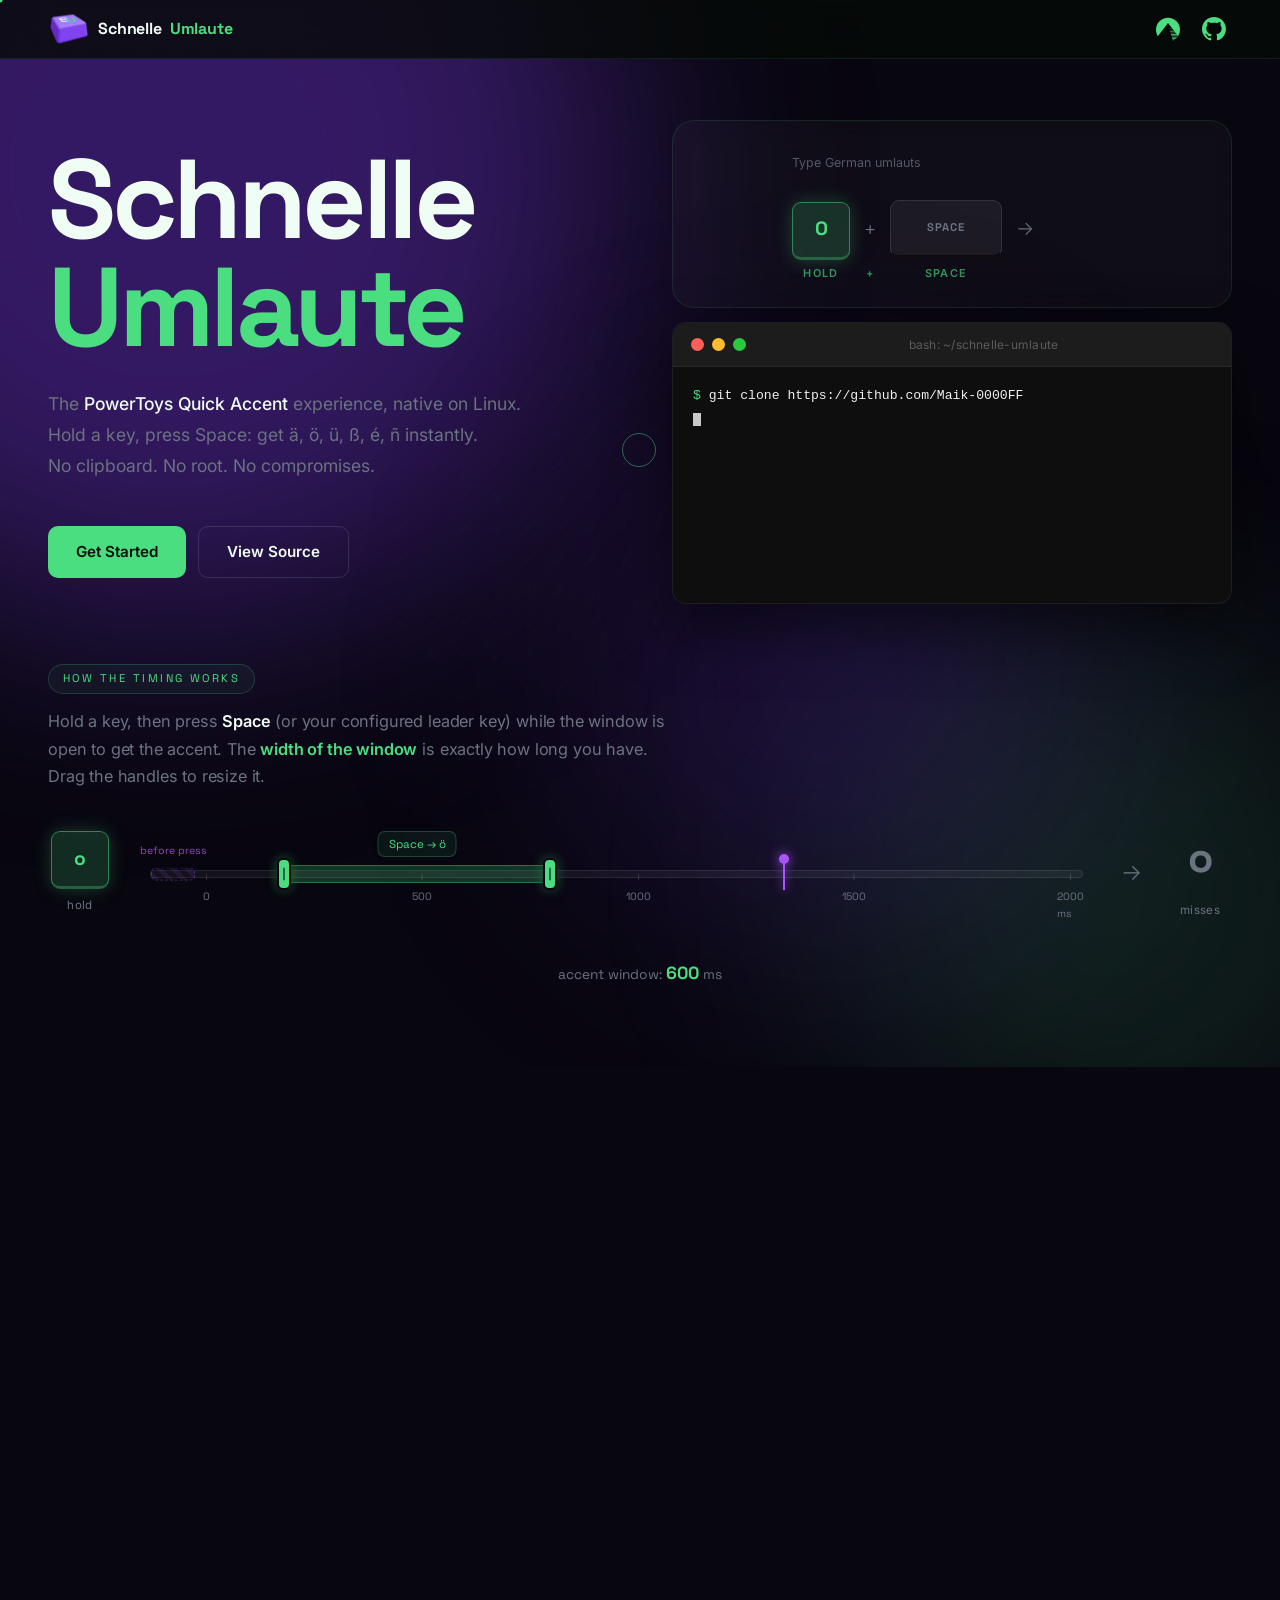
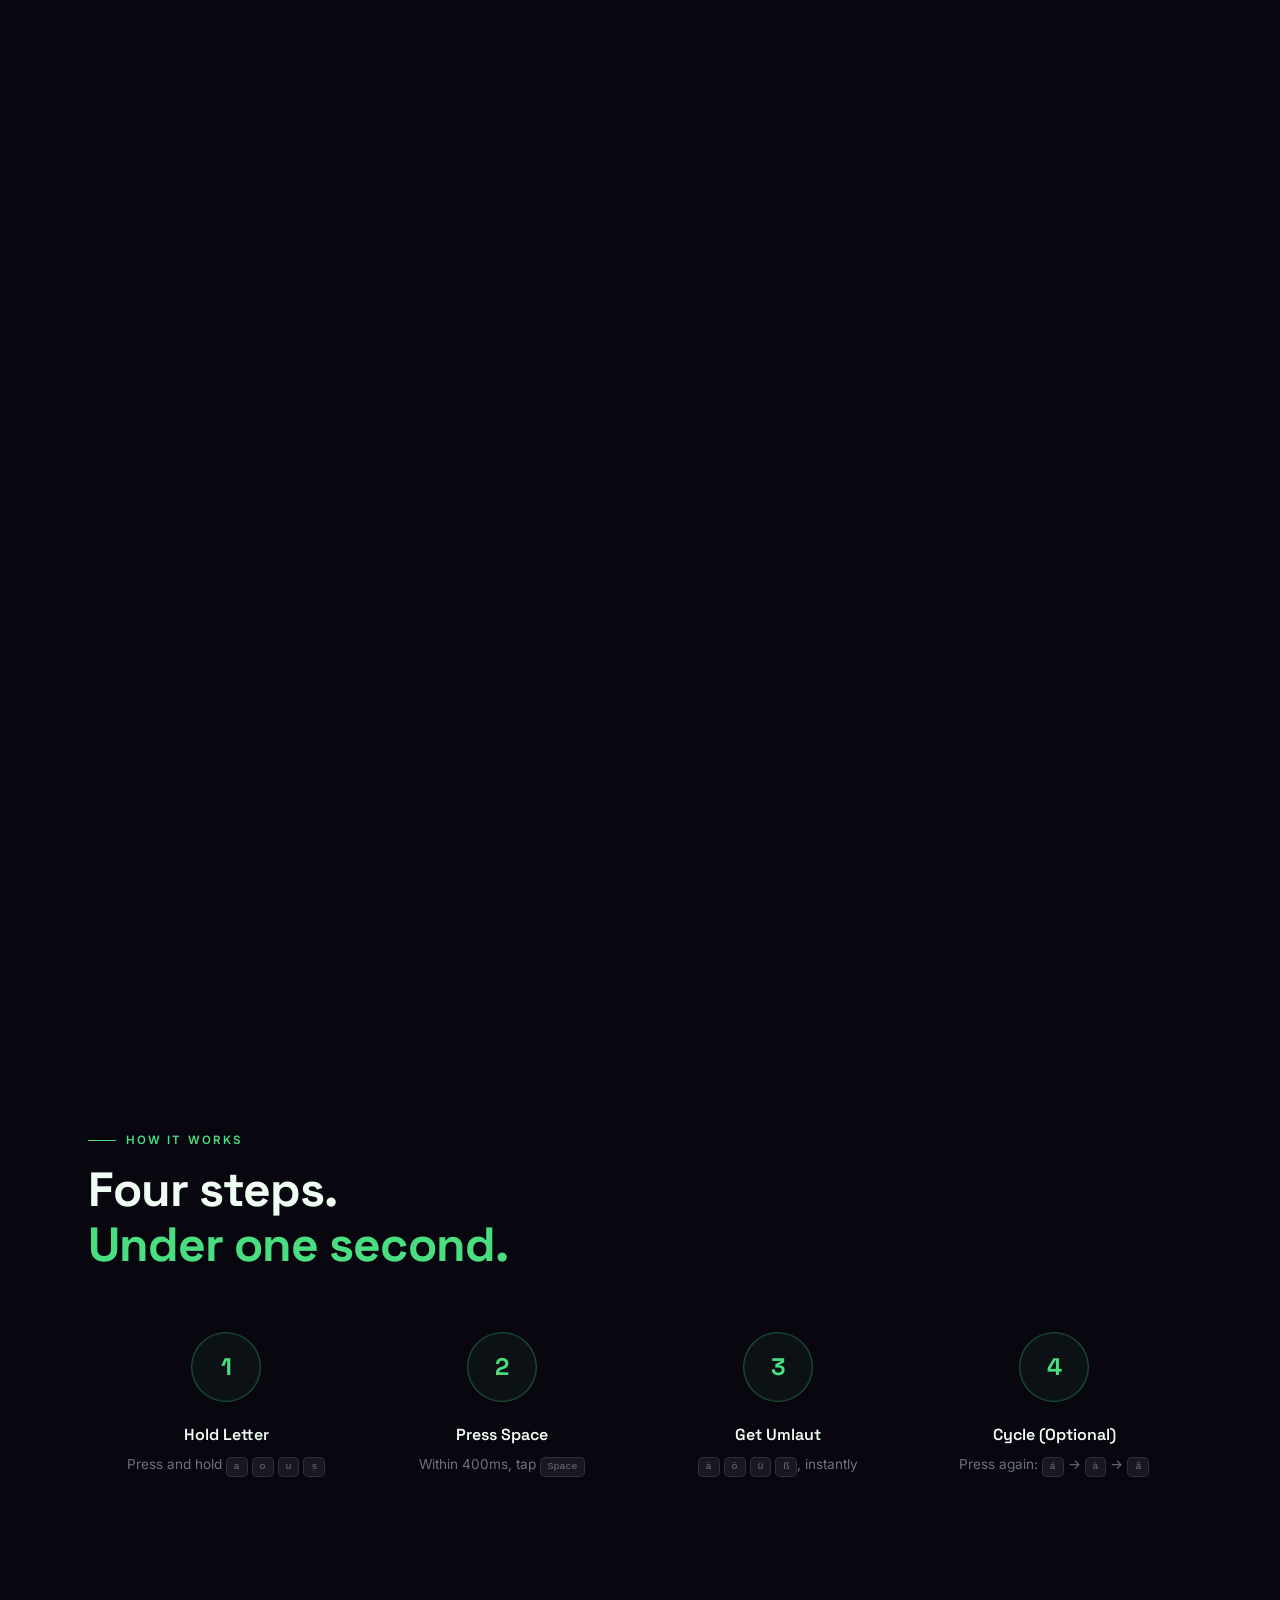
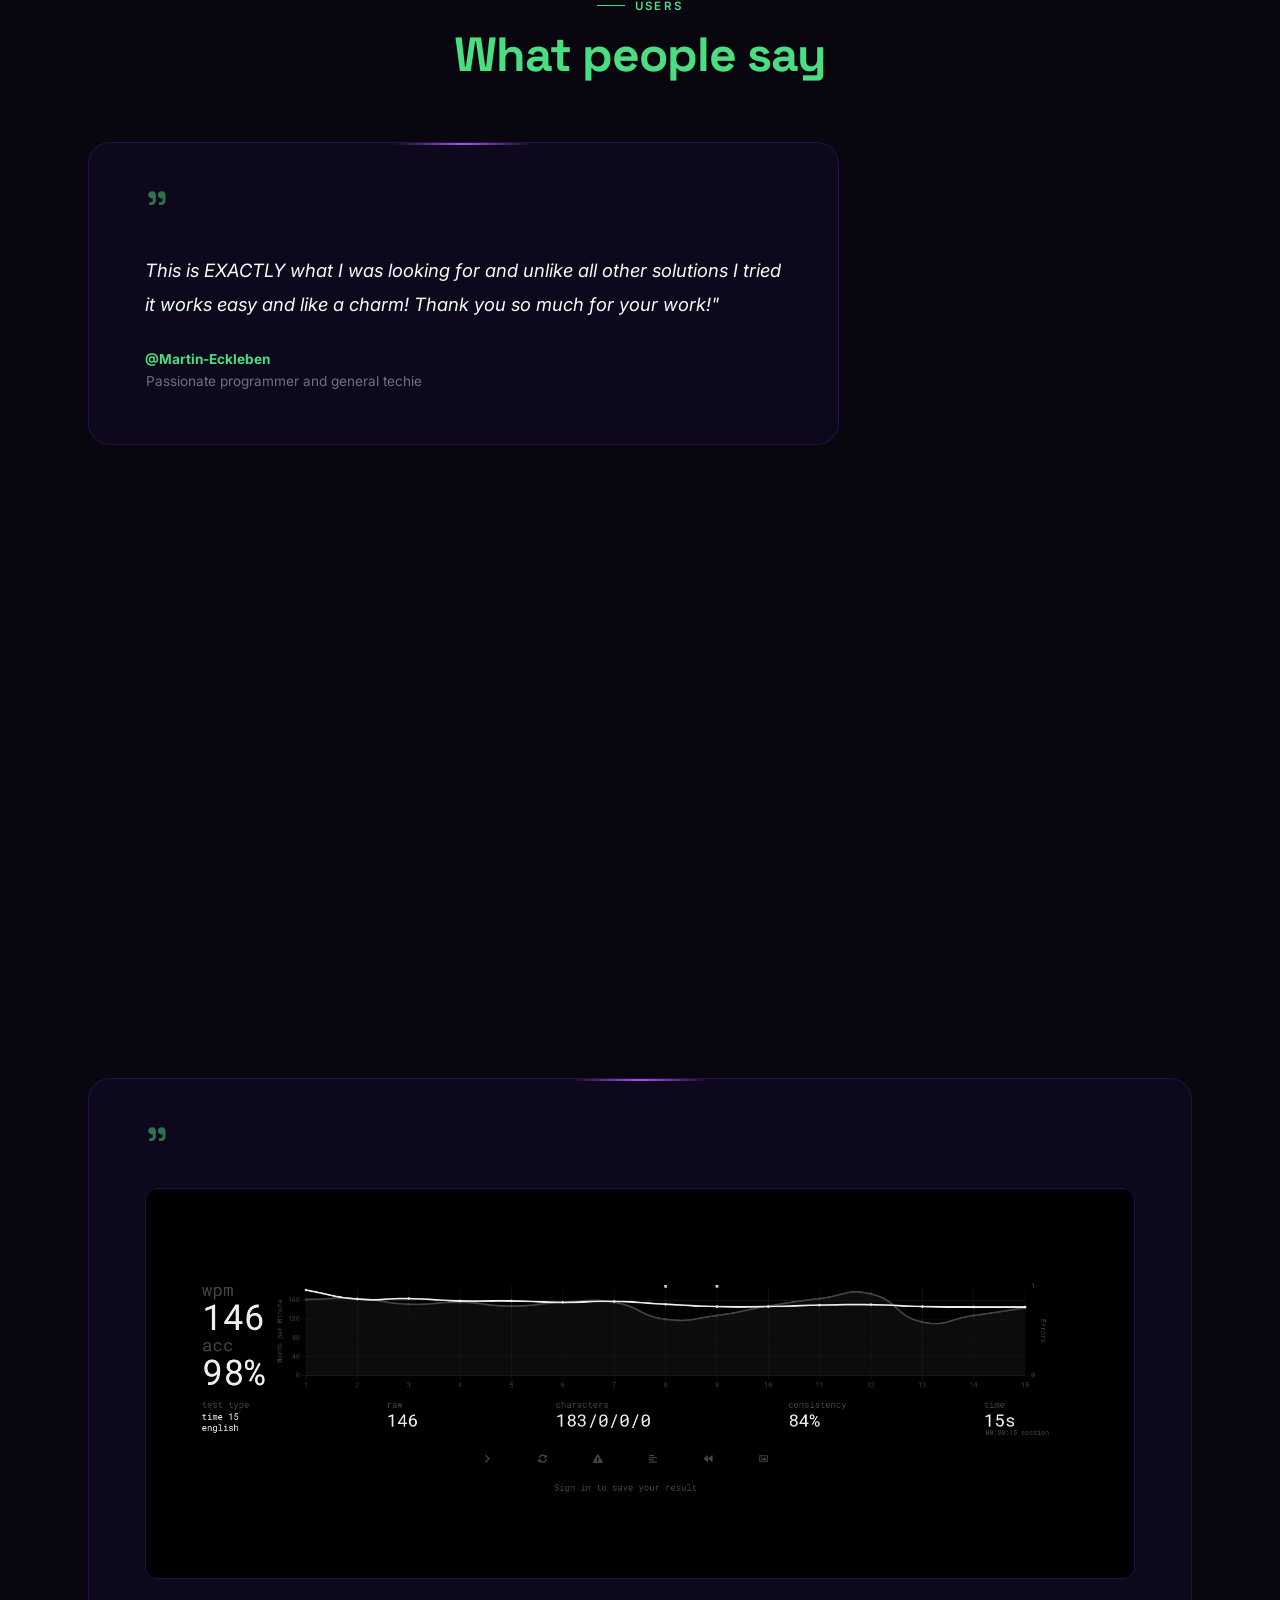
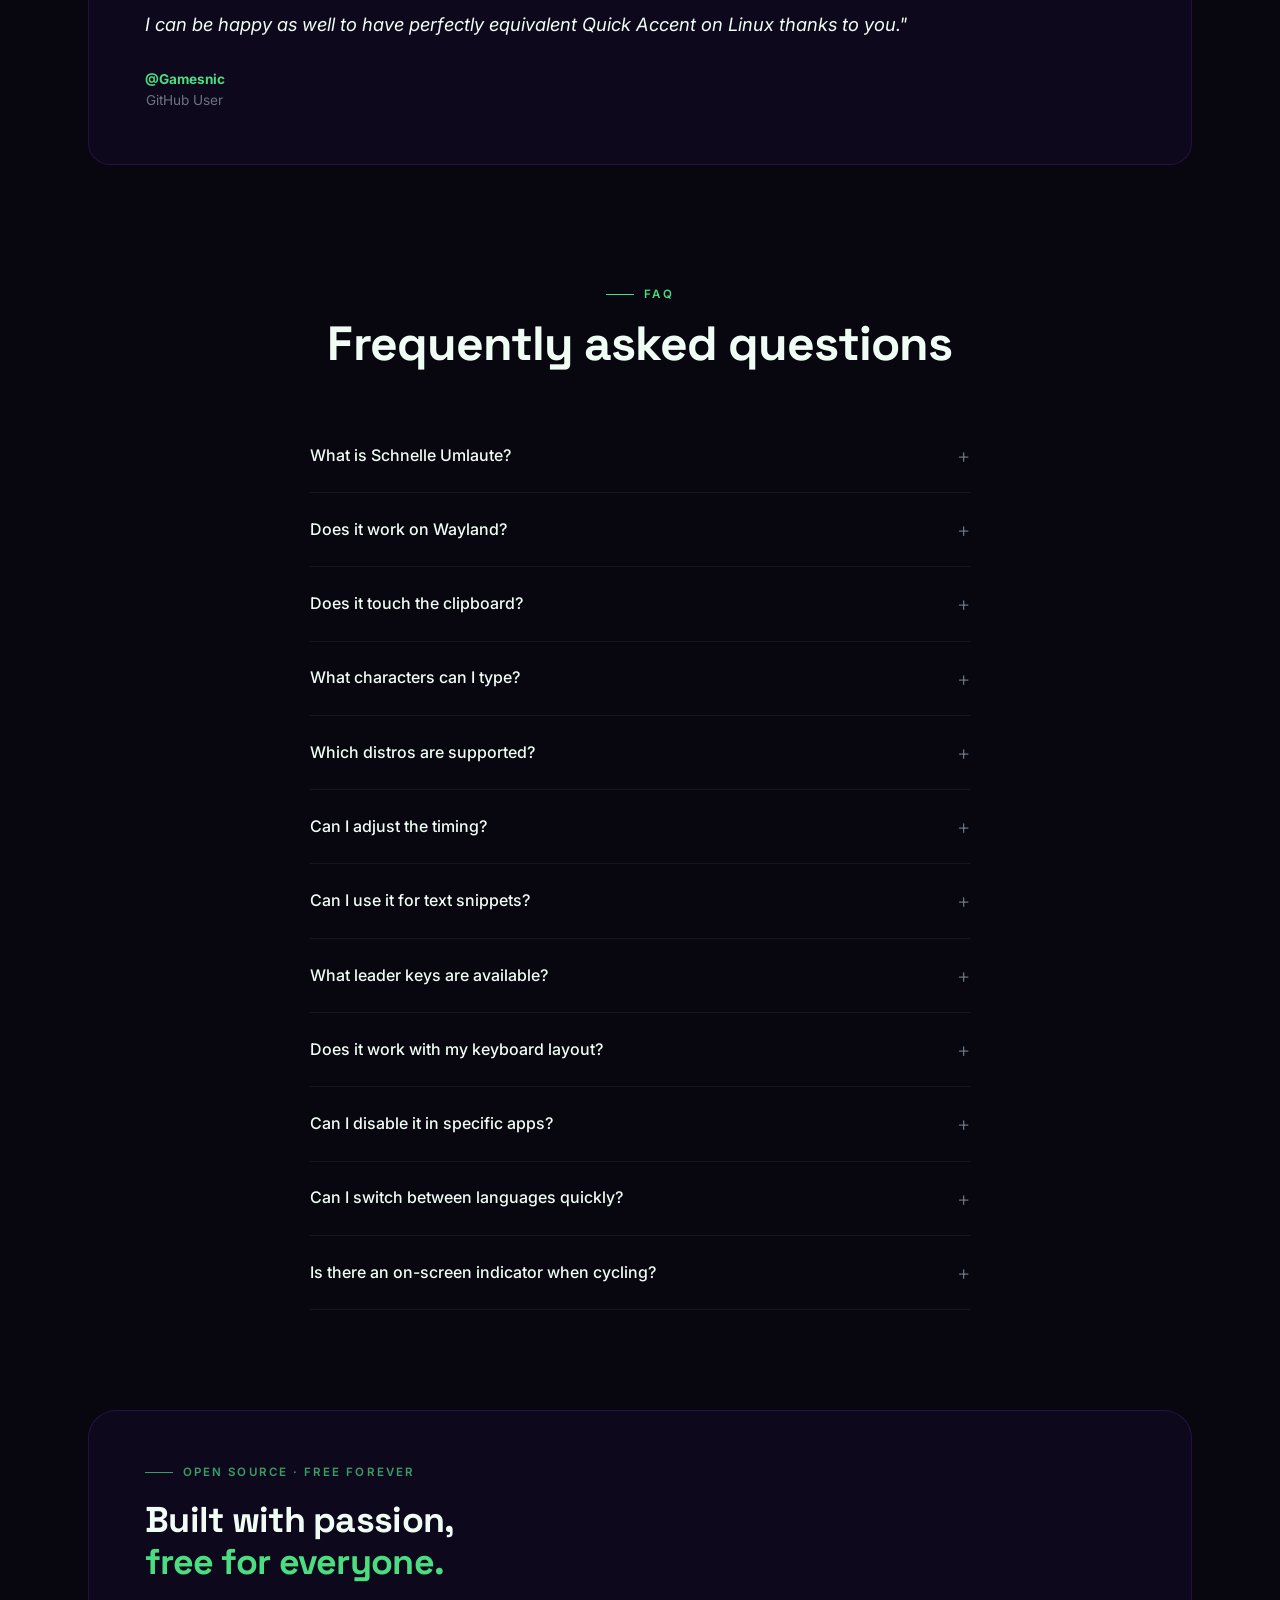
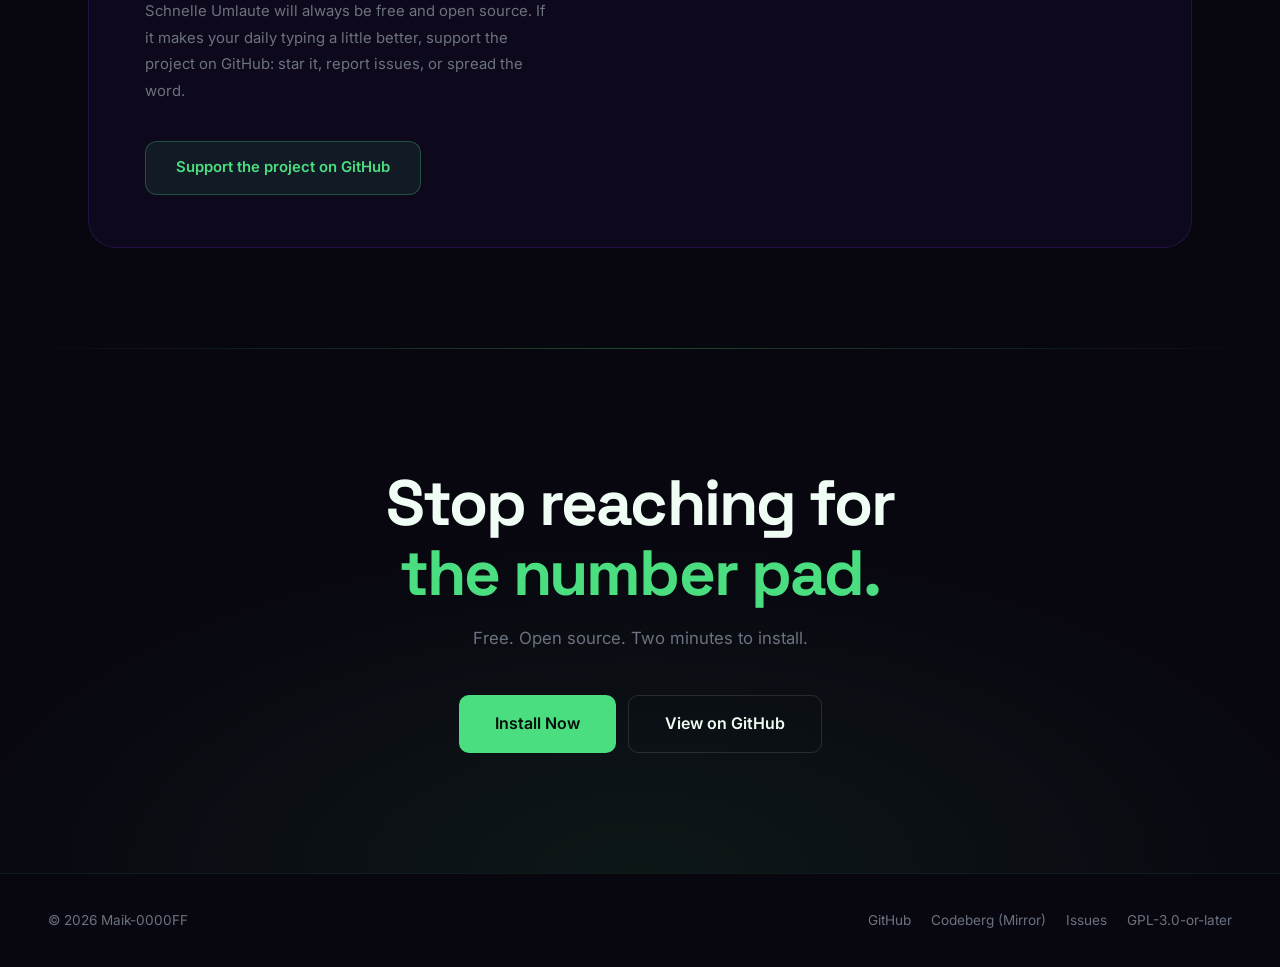
==== commit 50b22aa8: "Fix the timing FAQ and document layout independence The timing answer still pointed at fcitx5-config" ====
--- a/index.html
+++ b/index.html
@@ -203,10 +203,13 @@
             { "@type": "Question", "name": "Does it touch the clipboard?", "acceptedAnswer": { "@type": "Answer", "text": "Never. Unlike xdotool-based workarounds, Schnelle Umlaute uses Fcitx5's commitString() API: direct insertion, clipboard untouched." } },
             { "@type": "Question", "name": "What characters can I type?", "acceptedAnswer": { "@type": "Answer", "text": "German umlauts by default (ä ö ü ß Ä Ö Ü). With unlimited configurable mappings: French accents, Spanish, Portuguese, Braille Unicode, emojis, math symbols, full text snippets." } },
             { "@type": "Question", "name": "Which distros are supported?", "acceptedAnswer": { "@type": "Answer", "text": "Supported on Arch Linux, Ubuntu/Debian, Linux Mint, Fedora, and openSUSE. Works on any distro with Fcitx5." } },
-            { "@type": "Question", "name": "Can I adjust the timing?", "acceptedAnswer": { "@type": "Answer", "text": "Yes, via fcitx5-config-qt. Default: 400ms lowercase, 700ms uppercase. Adjustable from 50ms to 2000ms to match your typing speed." } },
+            { "@type": "Question", "name": "Can I adjust the timing?", "acceptedAnswer": { "@type": "Answer", "text": "Yes, in the bundled editor (schnelle-umlaute-editor), the same app you use for mappings, leader keys and profiles. Default: 400ms lowercase, 700ms uppercase, adjustable from 50ms to 2000ms to match your typing speed. You can also set a minimum hold, so a quick tap stays a plain letter and only a deliberate hold opens the accent window." } },
             { "@type": "Question", "name": "Can I use it for text snippets?", "acceptedAnswer": { "@type": "Answer", "text": "Yes. Map any key to a full phrase, e.g. hold m + Space to insert your email address, g for a Vim command like ggVGy (select all + yank), or u for sudo apt update. Works with any length of text." } },
             { "@type": "Question", "name": "What leader keys are available?", "acceptedAnswer": { "@type": "Answer", "text": "Space (default), Arrow keys, Alt/AltGr, or up to two custom keys of your choice. Multiple leader keys can be active at the same time. Custom leaders support dual hand-split mode for ergonomic typing." } },
-            { "@type": "Question", "name": "Can I disable it in specific apps?", "acceptedAnswer": { "@type": "Answer", "text": "Yes. The App Filter lets you set a blacklist (disable in listed apps) or a whitelist (enable only in listed apps). Useful for games, password managers, IP/number-only fields, or apps with conflicting shortcuts." } }
+            { "@type": "Question", "name": "Does it work with my keyboard layout?", "acceptedAnswer": { "@type": "Answer", "text": "Yes, with any layout. QWERTY, QWERTZ, AZERTY, Dvorak, Colemak and others: Schnelle Umlaute reads the character a key actually produces instead of assuming a fixed key position, so where a letter sits on the board does not matter. A custom leader is stored as the physical key that was pressed, so it survives a layout switch, and Shift does not change it. Programmable and self-built keyboards (QMK, ZMK, split, ortholinear) work as well, as long as they send standard key codes, which is the default." } },
+            { "@type": "Question", "name": "Can I disable it in specific apps?", "acceptedAnswer": { "@type": "Answer", "text": "Yes. The App Filter lets you set a blacklist (disable in listed apps) or a whitelist (enable only in listed apps). Useful for games, password managers, IP/number-only fields, or apps with conflicting shortcuts." } },
+            { "@type": "Question", "name": "Can I switch between languages quickly?", "acceptedAnswer": { "@type": "Answer", "text": "Yes. Group your mappings into named profiles (one for German, one for French, one for Emoji) and switch the active one with a hotkey or cycle through your favorites. 47 ready-made language and symbol presets (German, Français, Español, Português, Braille, Emoji, Math, IPA, and more) are included, so you rarely start from scratch." } },
+            { "@type": "Question", "name": "Is there an on-screen indicator when cycling?", "acceptedAnswer": { "@type": "Answer", "text": "Optionally, yes. A cycle overlay shows the accent variants as you step through them, anchored at the mouse pointer, at the text caret where you type, or a fixed grid position, with an optional timing progress bar. It uses the Wayland wlr-layer-shell protocol (KDE Plasma, sway, Hyprland and others); the caret mode also works on X11. Every other feature works without it." } }
         ]
     }
     </script>
@@ -1821,7 +1824,7 @@
         </details>
         <details class="q">
             <summary>Can I adjust the timing?</summary>
-            <p class="q-body">Yes, via <code>fcitx5-config-qt</code>. Default: 400ms lowercase, 700ms uppercase. Adjustable from 50ms to 2000ms to match your typing speed.</p>
+            <p class="q-body">Yes, in the bundled editor (<code>schnelle-umlaute-editor</code>), the same app you use for mappings, leader keys and profiles. Default: 400ms lowercase, 700ms uppercase, adjustable from 50ms to 2000ms to match your typing speed. You can also set a minimum hold, so a quick tap stays a plain letter and only a deliberate hold opens the accent window.</p>
         </details>
         <details class="q">
             <summary>Can I use it for text snippets?</summary>
@@ -1830,6 +1833,10 @@
         <details class="q">
             <summary>What leader keys are available?</summary>
             <p class="q-body">Space (default), Arrow keys, Alt/AltGr, or up to two custom keys of your choice. Multiple leader keys can be active at the same time. Custom leaders support dual hand-split mode for ergonomic typing.</p>
+        </details>
+        <details class="q">
+            <summary>Does it work with my keyboard layout?</summary>
+            <p class="q-body">Yes, with any layout. QWERTY, QWERTZ, AZERTY, Dvorak, Colemak and others: Schnelle Umlaute reads the character a key actually produces instead of assuming a fixed key position, so where a letter sits on the board does not matter. A custom leader is stored as the <em>physical</em> key that was pressed, so it survives a layout switch, and Shift does not change it. Programmable and self-built keyboards (QMK, ZMK, split, ortholinear) work as well, as long as they send standard key codes, which is the default.</p>
         </details>
         <details class="q">
             <summary>Can I disable it in specific apps?</summary>
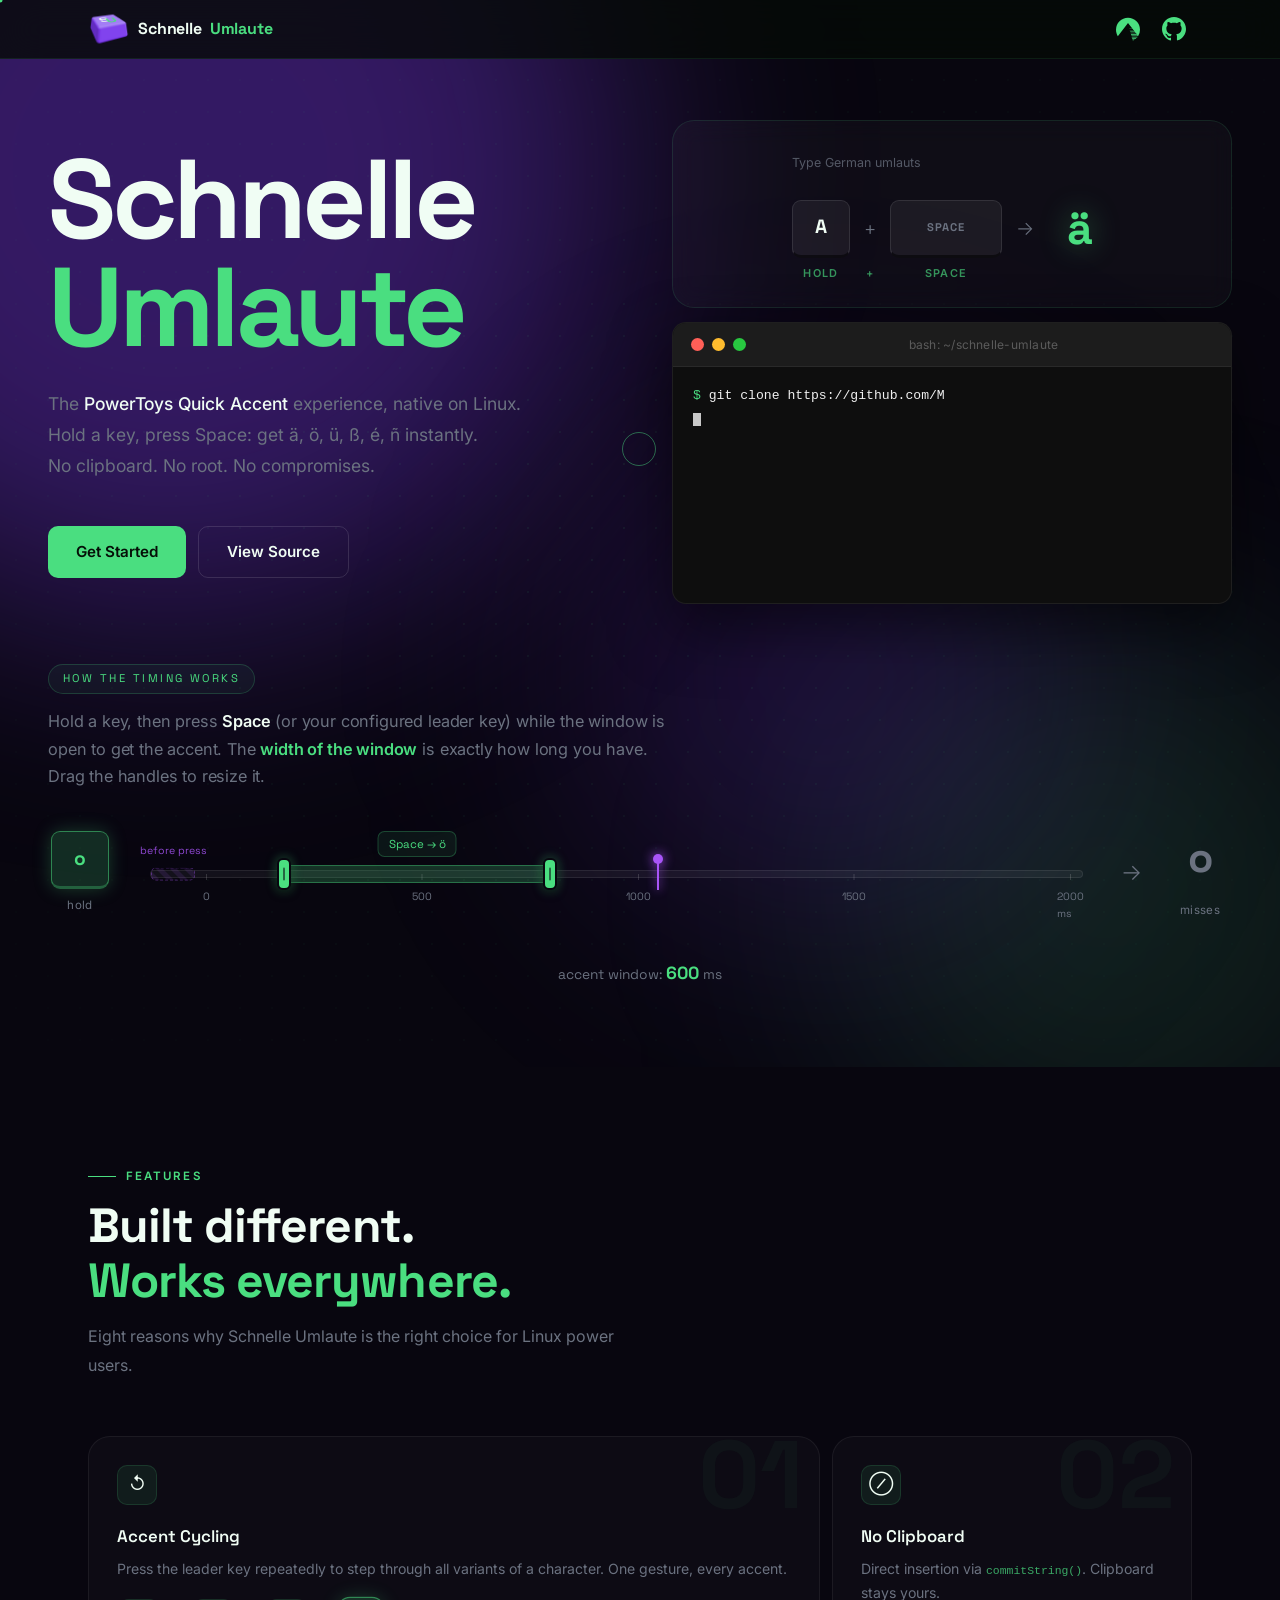
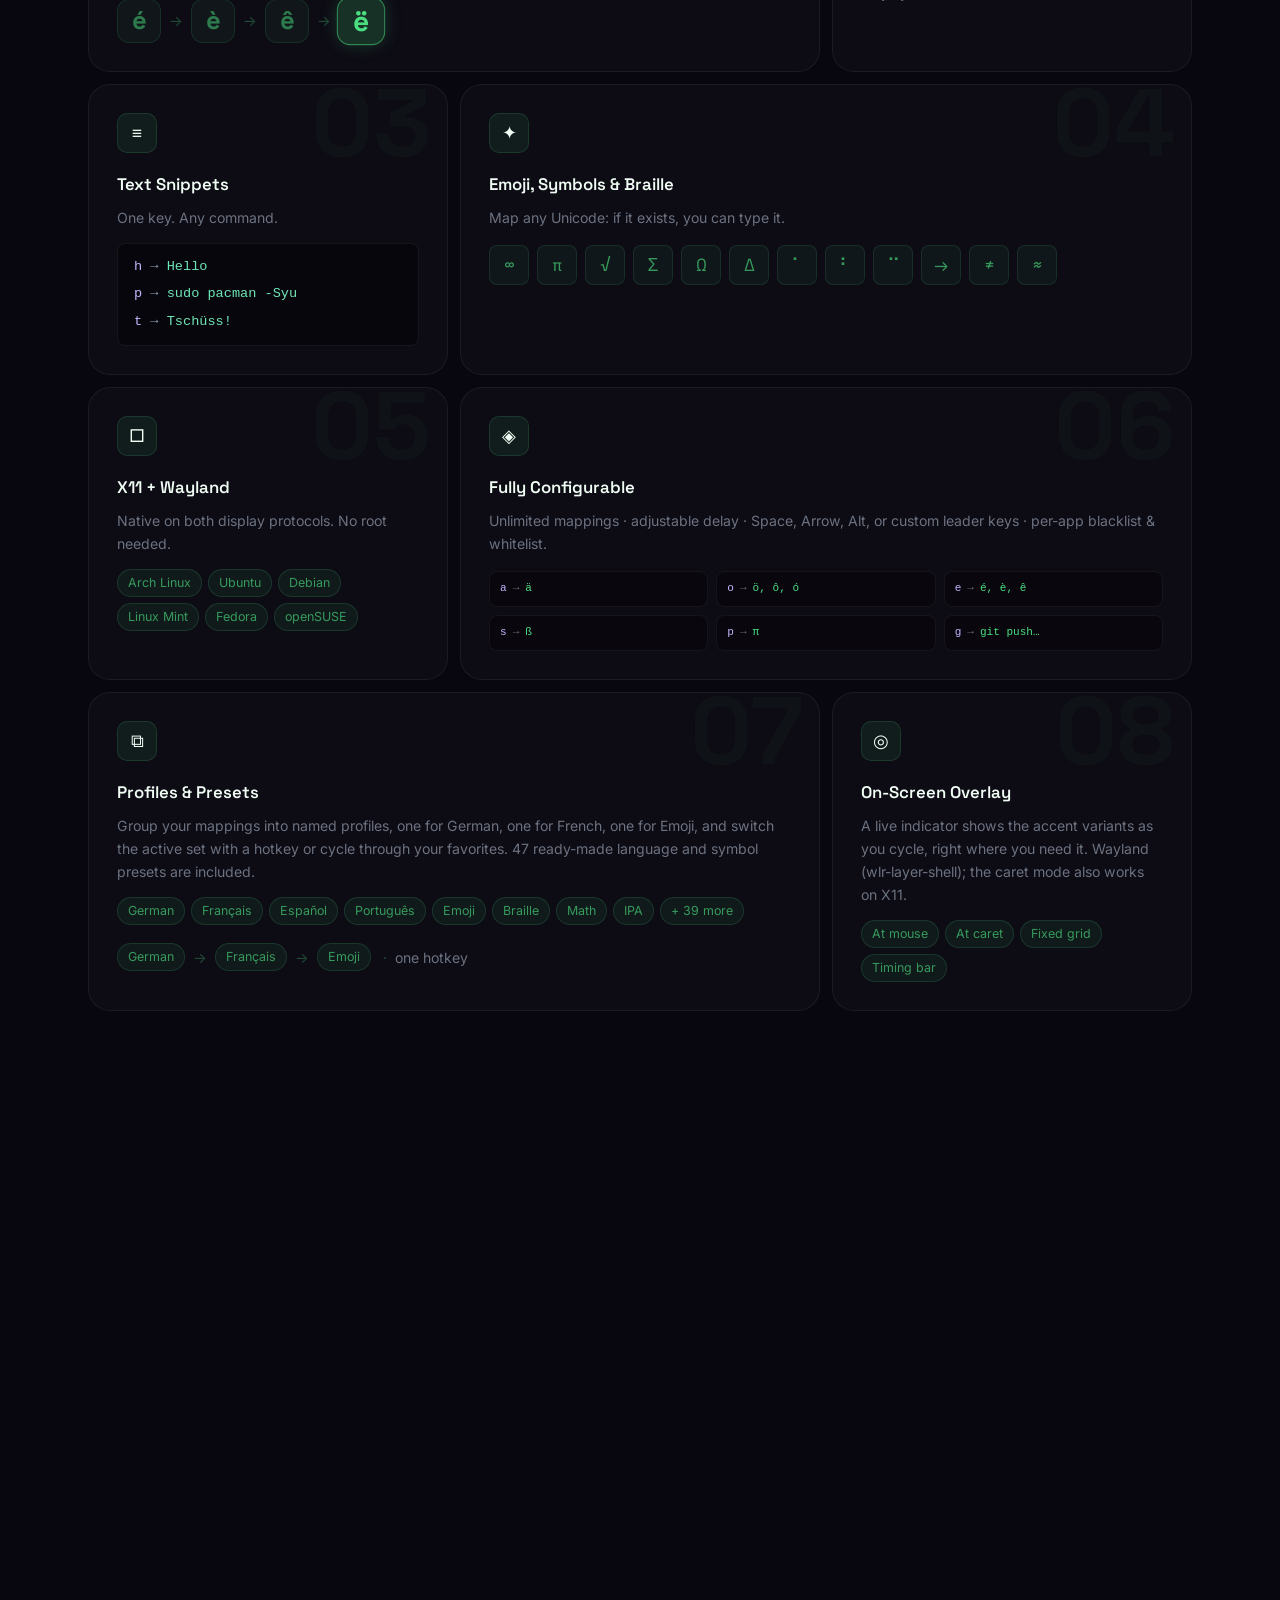
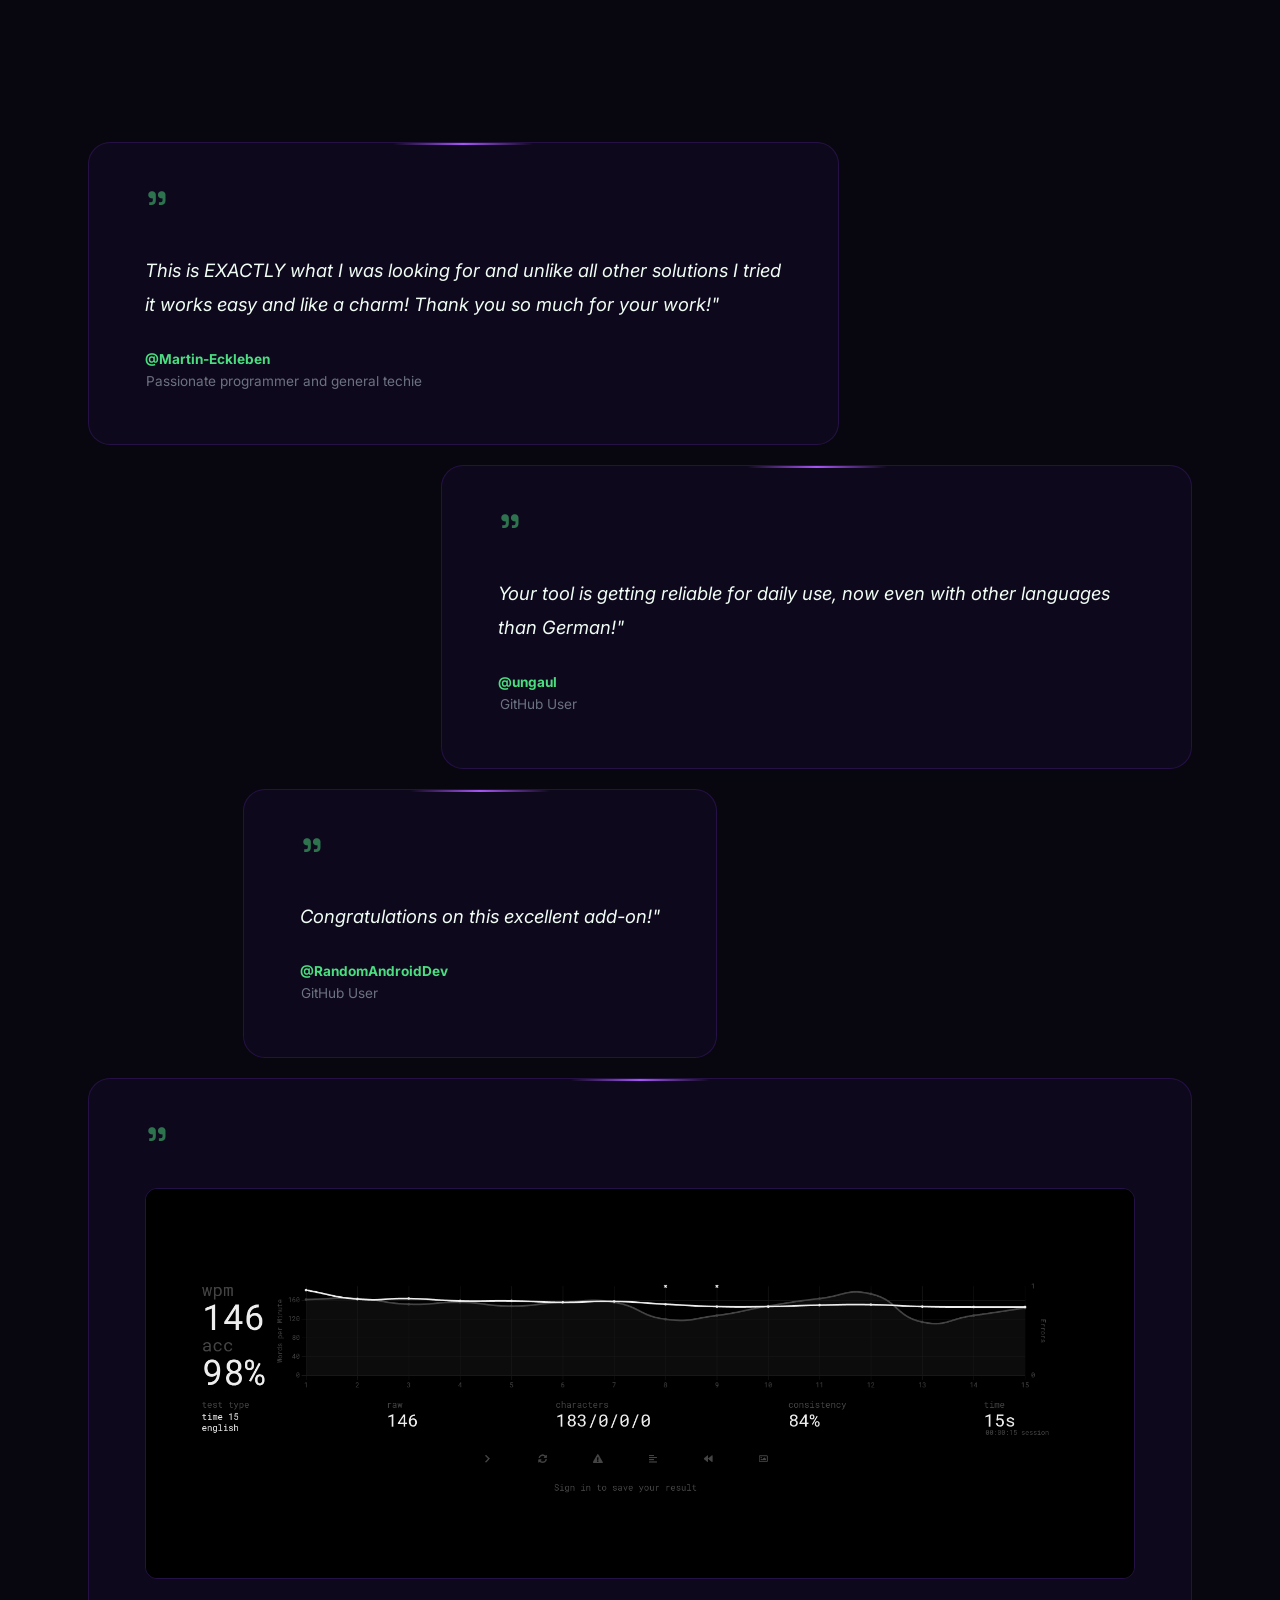
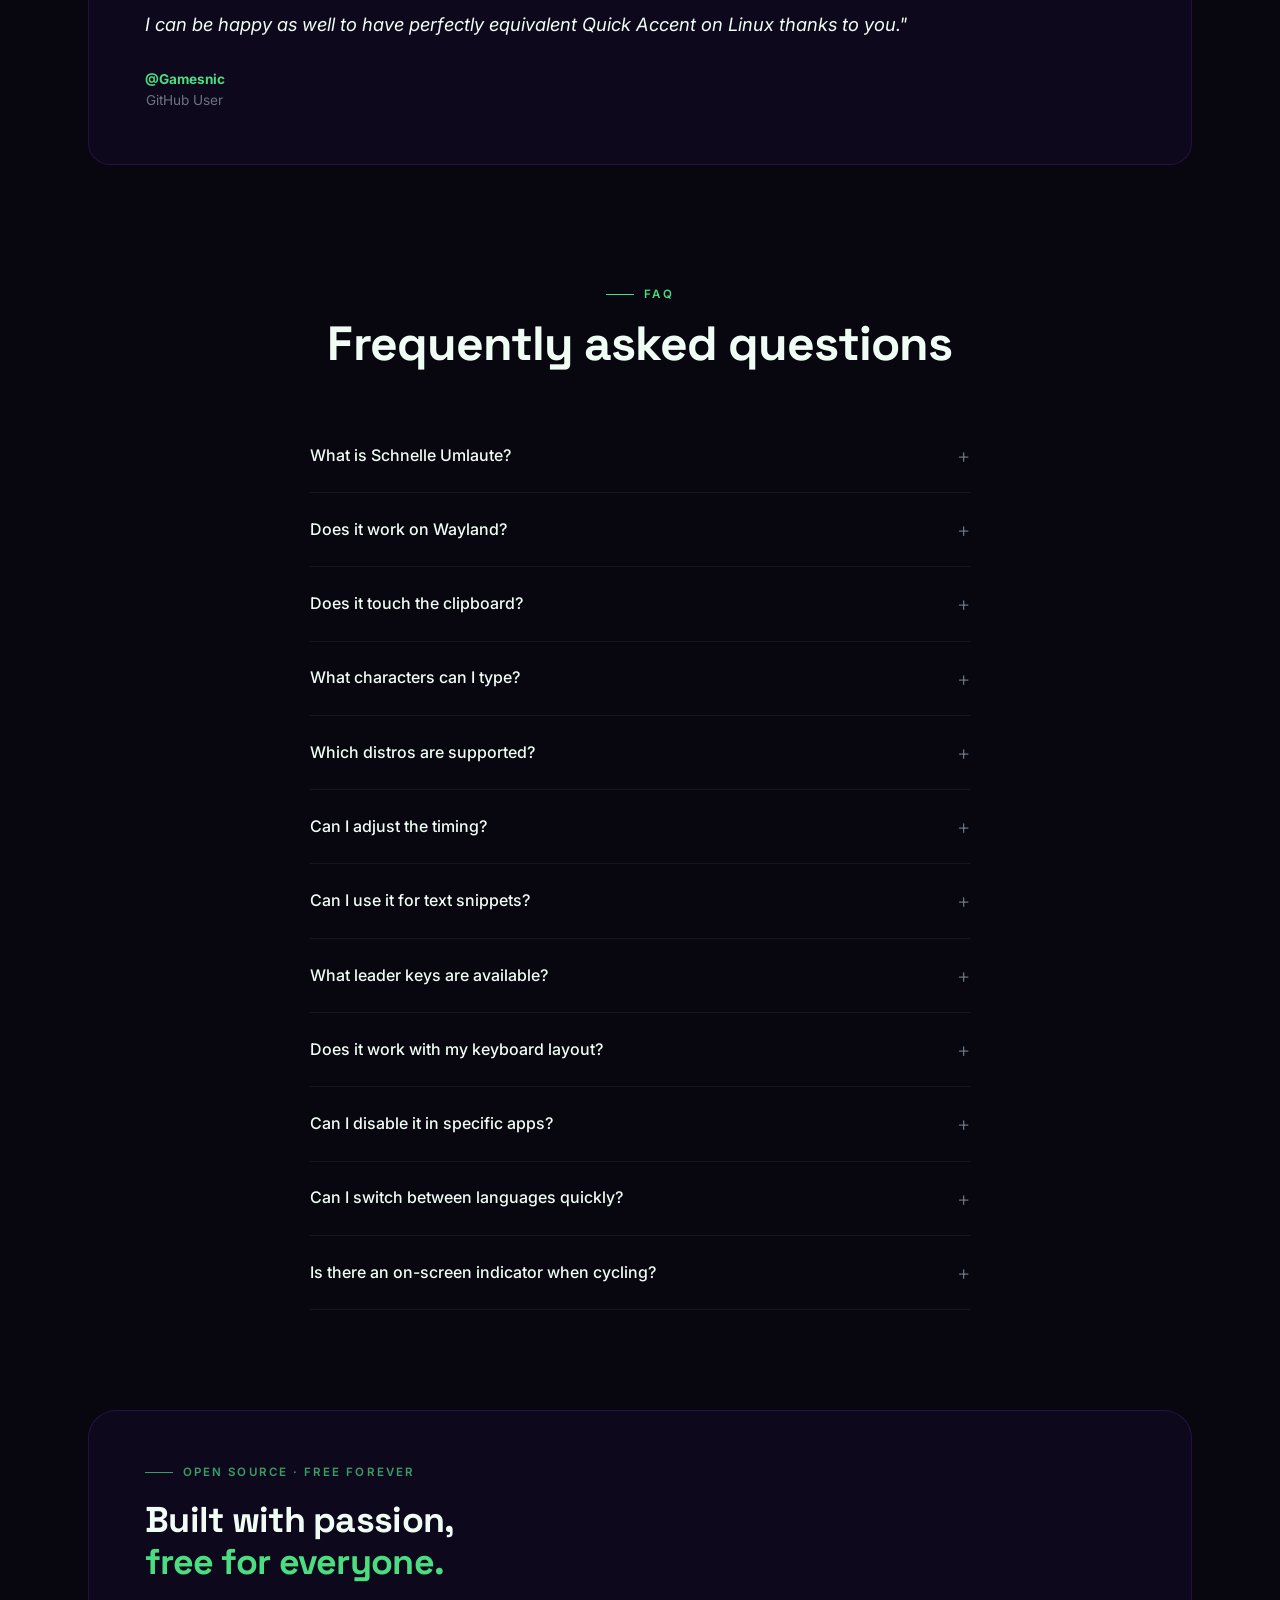
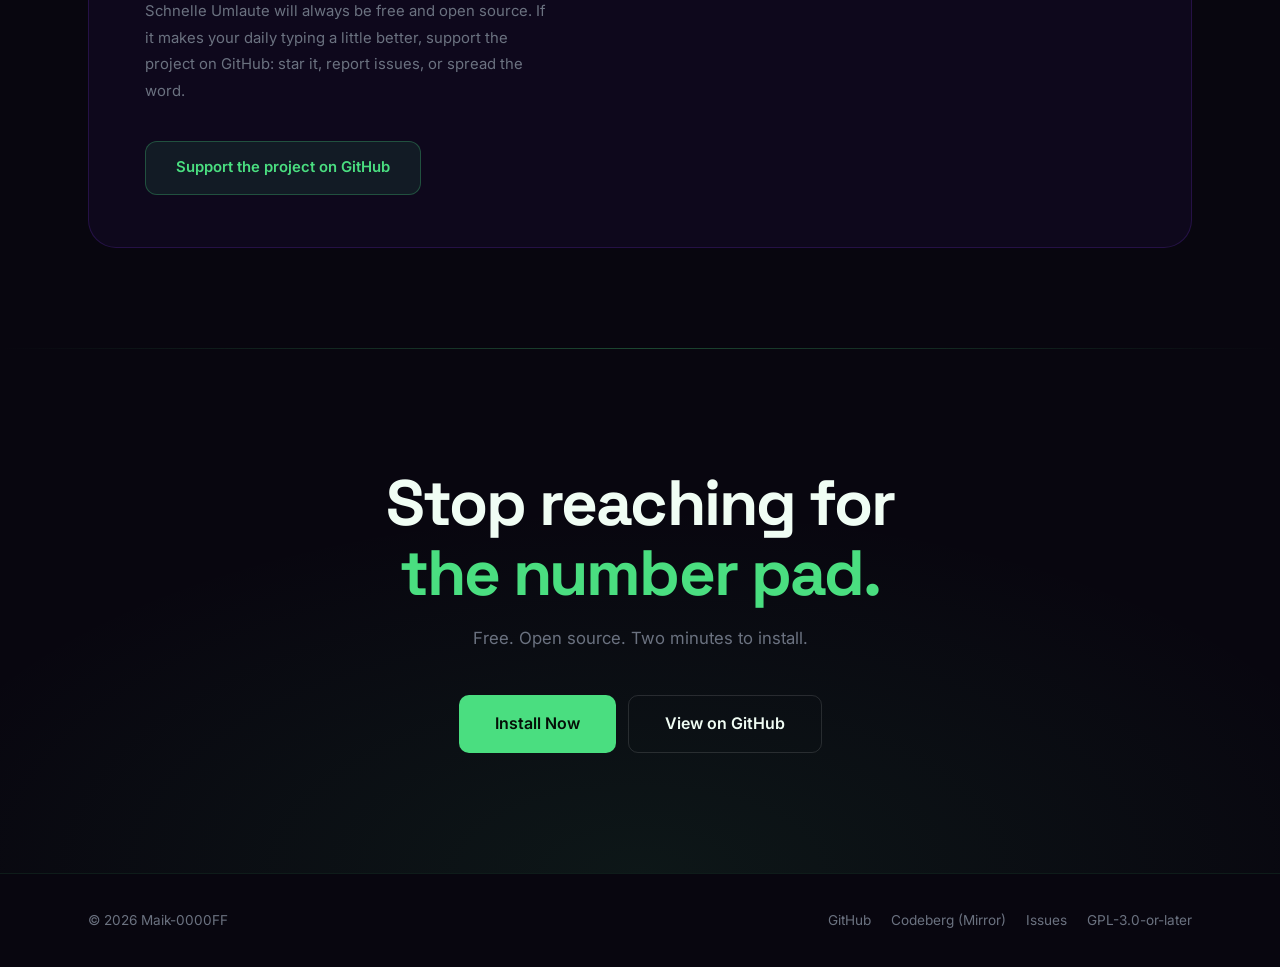
==== commit c850c386: "Align the nav and footer content with the content column The bars were full-bleed in both background" ====
--- a/index.html
+++ b/index.html
@@ -228,6 +228,19 @@
             --border:   rgba(74,222,128,0.1);
             --r:        14px;
             --r-lg:     22px;
+
+            /* Content column: every section is --content wide, centered, with
+               --gutter of breathing room on each side. */
+            --content:  1200px;
+            --gutter:   48px;
+            /* Inline padding for the full-bleed bars (nav, footer). Their
+               background spans the viewport, but their CONTENT has to line up
+               with the column above: the logo over the start of the body text,
+               the links over its right edge. Below --content the second term
+               goes negative and max() falls back to a plain --gutter, so narrow
+               screens behave exactly as before. */
+            --edge:     max(var(--gutter),
+                            calc((100% - var(--content)) / 2 + var(--gutter)));
         }
 
         /* ─── RESET ─── */
@@ -300,7 +313,7 @@
         #main-nav {
             position: fixed; top: 0; left: 0; right: 0;
             z-index: 500;
-            padding: 8px 48px;
+            padding: 8px var(--edge);
             display: flex; align-items: center; justify-content: space-between;
             background: rgba(6,10,7,0.8);
             backdrop-filter: blur(20px);
@@ -391,7 +404,7 @@
             min-height: 100vh;
             position: relative; overflow: hidden;
             display: flex; align-items: center;
-            padding: 120px 48px 80px;
+            padding: 120px var(--gutter) 80px;
         }
 
         .hero-inner {
@@ -400,7 +413,7 @@
             grid-template-columns: 1fr 1fr;
             gap: 64px;
             align-items: stretch;
-            max-width: 1200px;
+            max-width: var(--content);
             margin: 0 auto;
             width: 100%;
         }
@@ -504,7 +517,7 @@
         }
 
         /* ─── TERMINAL WINDOW ─── */
-        .terminal-section { padding: 0 48px 90px; }
+        .terminal-section { padding: 0 var(--gutter) 90px; }
 
         .terminal-window {
             background: #0e0e0e;
@@ -659,9 +672,9 @@
 
         /* ─── SECTION LAYOUT ─── */
         .section {
-            max-width: 1200px;
+            max-width: var(--content);
             margin: 0 auto;
-            padding: 100px 48px;
+            padding: 100px var(--gutter);
         }
 
         .section-eyebrow {
@@ -991,7 +1004,7 @@
 
         /* ─── SUPPORT ─── */
         .support-outer {
-            max-width: 1200px; margin: 0 auto; padding: 0 48px 100px;
+            max-width: var(--content); margin: 0 auto; padding: 0 var(--gutter) 100px;
         }
 
         .support-card {
@@ -1075,7 +1088,7 @@
         /* ─── CTA ─── */
         .cta-section {
             position: relative; overflow: hidden;
-            padding: 120px 48px;
+            padding: 120px var(--gutter);
             text-align: center;
         }
 
@@ -1153,7 +1166,7 @@
         /* ─── FOOTER ─── */
         footer {
             border-top: 1px solid var(--border);
-            padding: 36px 48px;
+            padding: 36px var(--edge);
             display: flex; align-items: center; justify-content: space-between;
             flex-wrap: wrap; gap: 16px;
             font-size: 0.85em; color: var(--muted);
@@ -1221,7 +1234,7 @@
         /* ─── HERO TIMING TIMELINE ─── */
         .hero-stack {
             position: relative; z-index: 1;
-            width: 100%; max-width: 1200px; margin: 0 auto;
+            width: 100%; max-width: var(--content); margin: 0 auto;
             display: flex; flex-direction: column; gap: 60px;
         }
         .hero-timeline {
@@ -1377,17 +1390,20 @@
         }
 
         @media (max-width: 640px) {
-            #main-nav { padding: 14px 24px; }
+            /* Narrower gutter on phones. --edge is derived from it, so the bars
+               follow without a second rule. */
+            :root { --gutter: 24px; }
+            #main-nav { padding: 14px var(--edge); }
             .nav-link { display: none; }
-            .hero { padding: 110px 24px 60px; }
+            .hero { padding: 110px var(--gutter) 60px; }
             .hero-h1 { font-size: clamp(4.5rem, 16vw, 6rem); }
-            .section { padding: 70px 24px; }
-            .terminal-section { padding: 0 24px 70px; }
+            .section { padding: 70px var(--gutter); }
+            .terminal-section { padding: 0 var(--gutter) 70px; }
             .feat-grid { grid-template-columns: 1fr; }
             .fw-all, .fw-desk { grid-column: span 1; }
             .map-mini { grid-template-columns: repeat(2, 1fr); }
-            footer { padding: 28px 24px; flex-direction: column; align-items: flex-start; }
-            .cta-section { padding: 80px 24px; }
+            footer { padding: 28px var(--edge); flex-direction: column; align-items: flex-start; }
+            .cta-section { padding: 80px var(--gutter); }
             .testi-card { padding: 36px 28px; max-width: 100%; align-self: stretch !important; margin-left: 0 !important; }
             .cy-c { width: 36px; height: 36px; font-size: 1.1em; border-radius: 7px; }
             .hero-sub { max-width: 100%; }
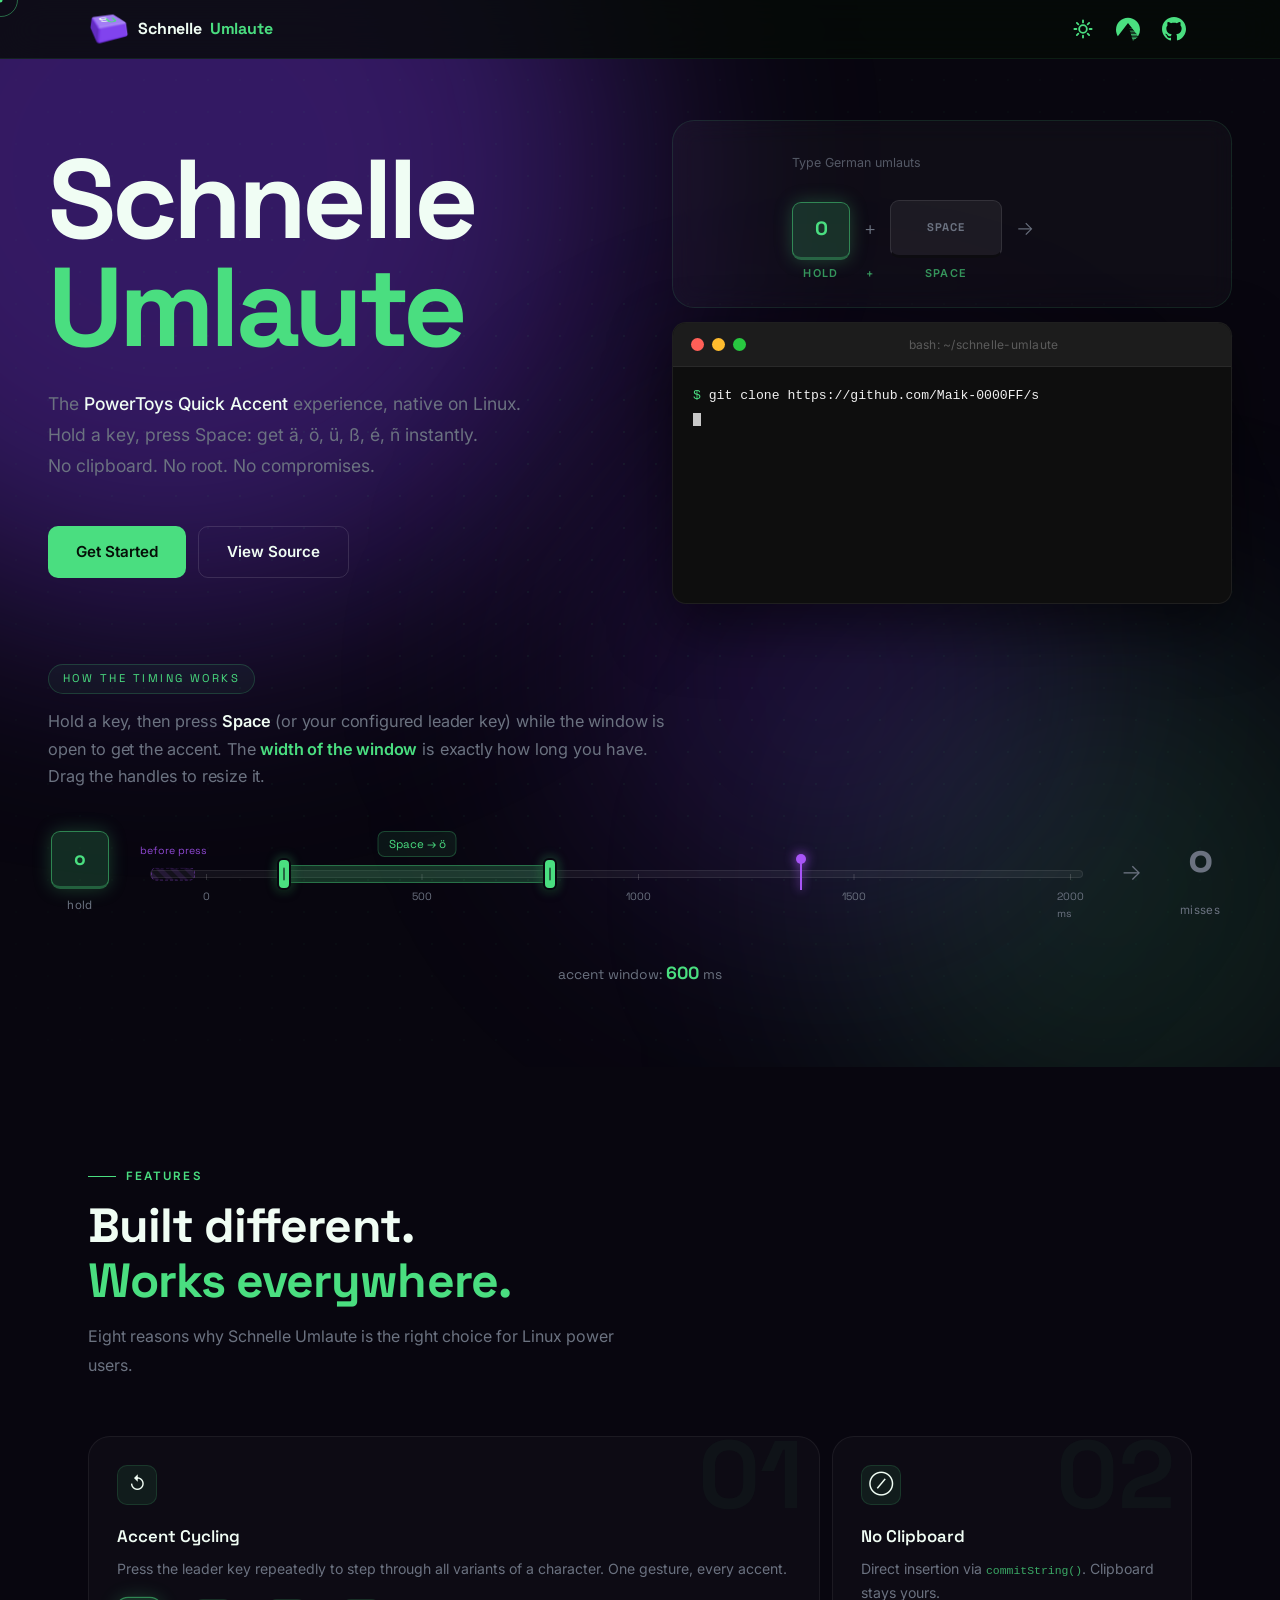
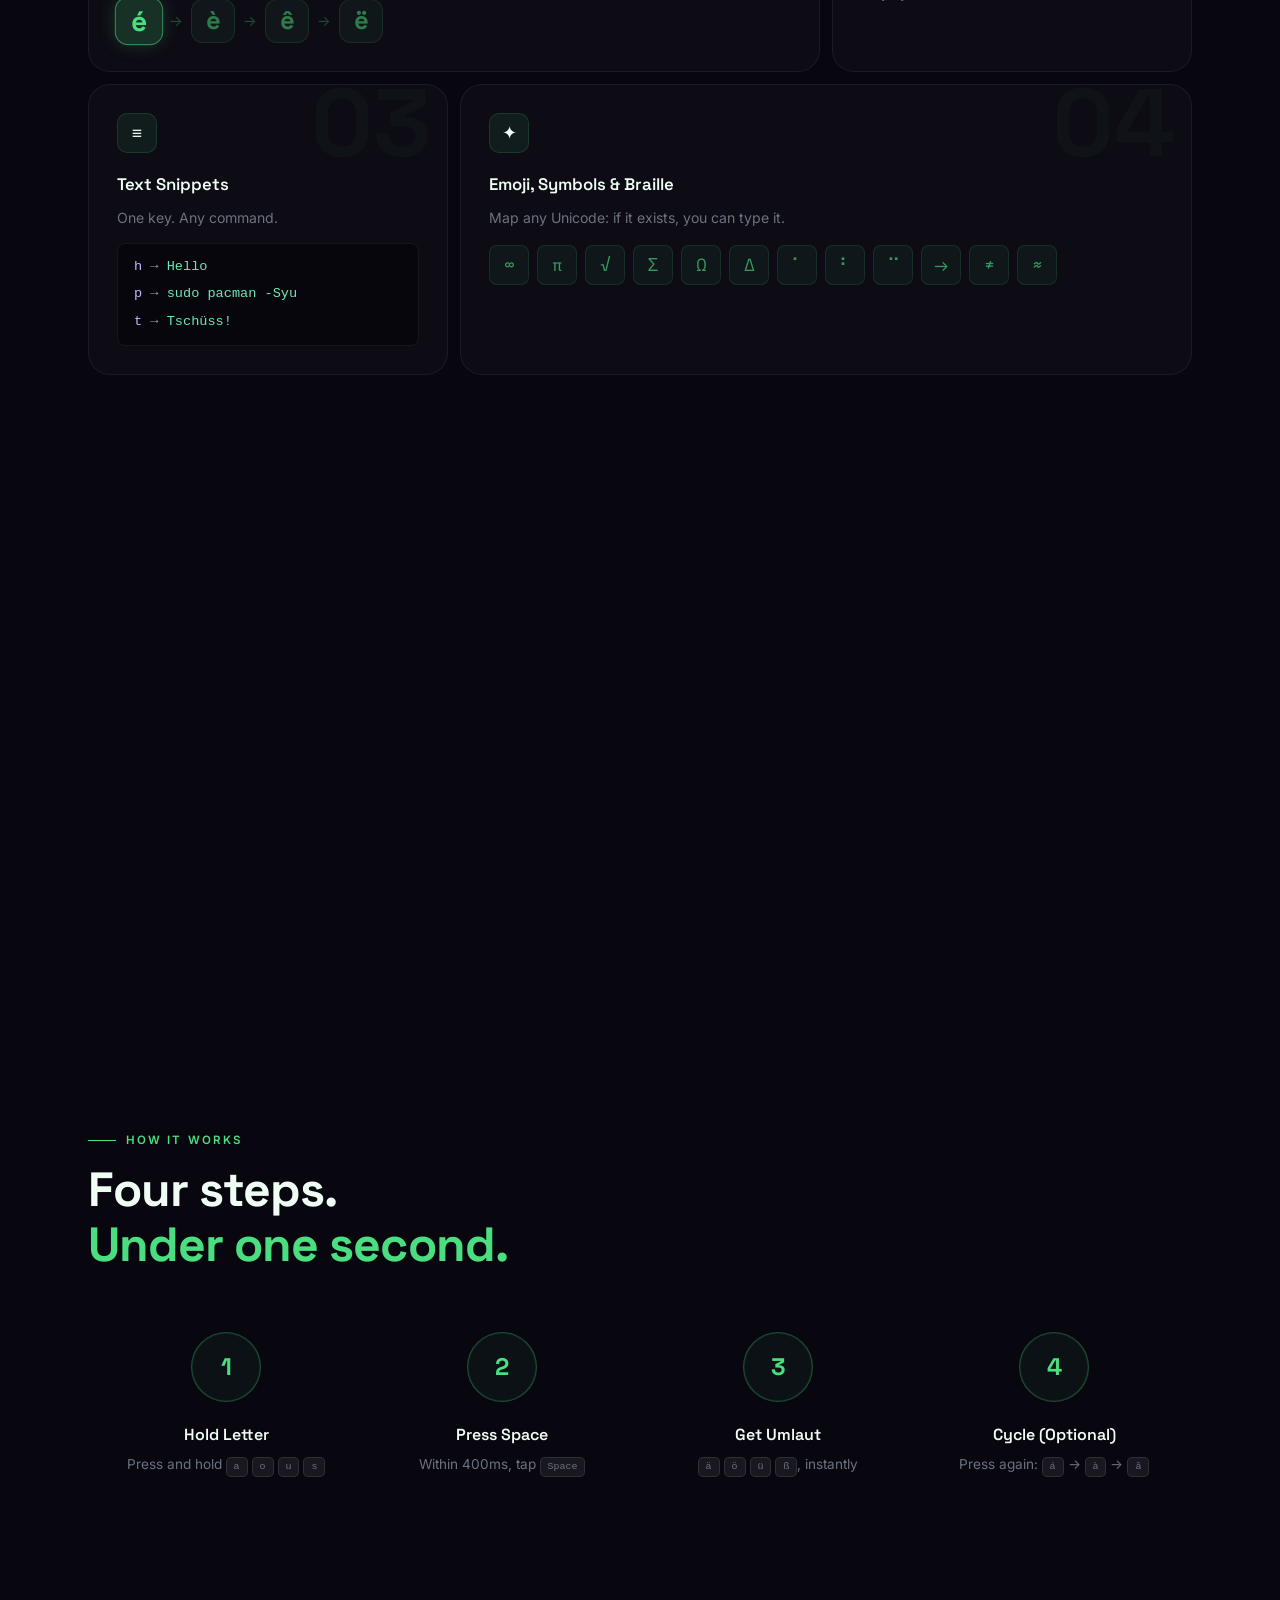
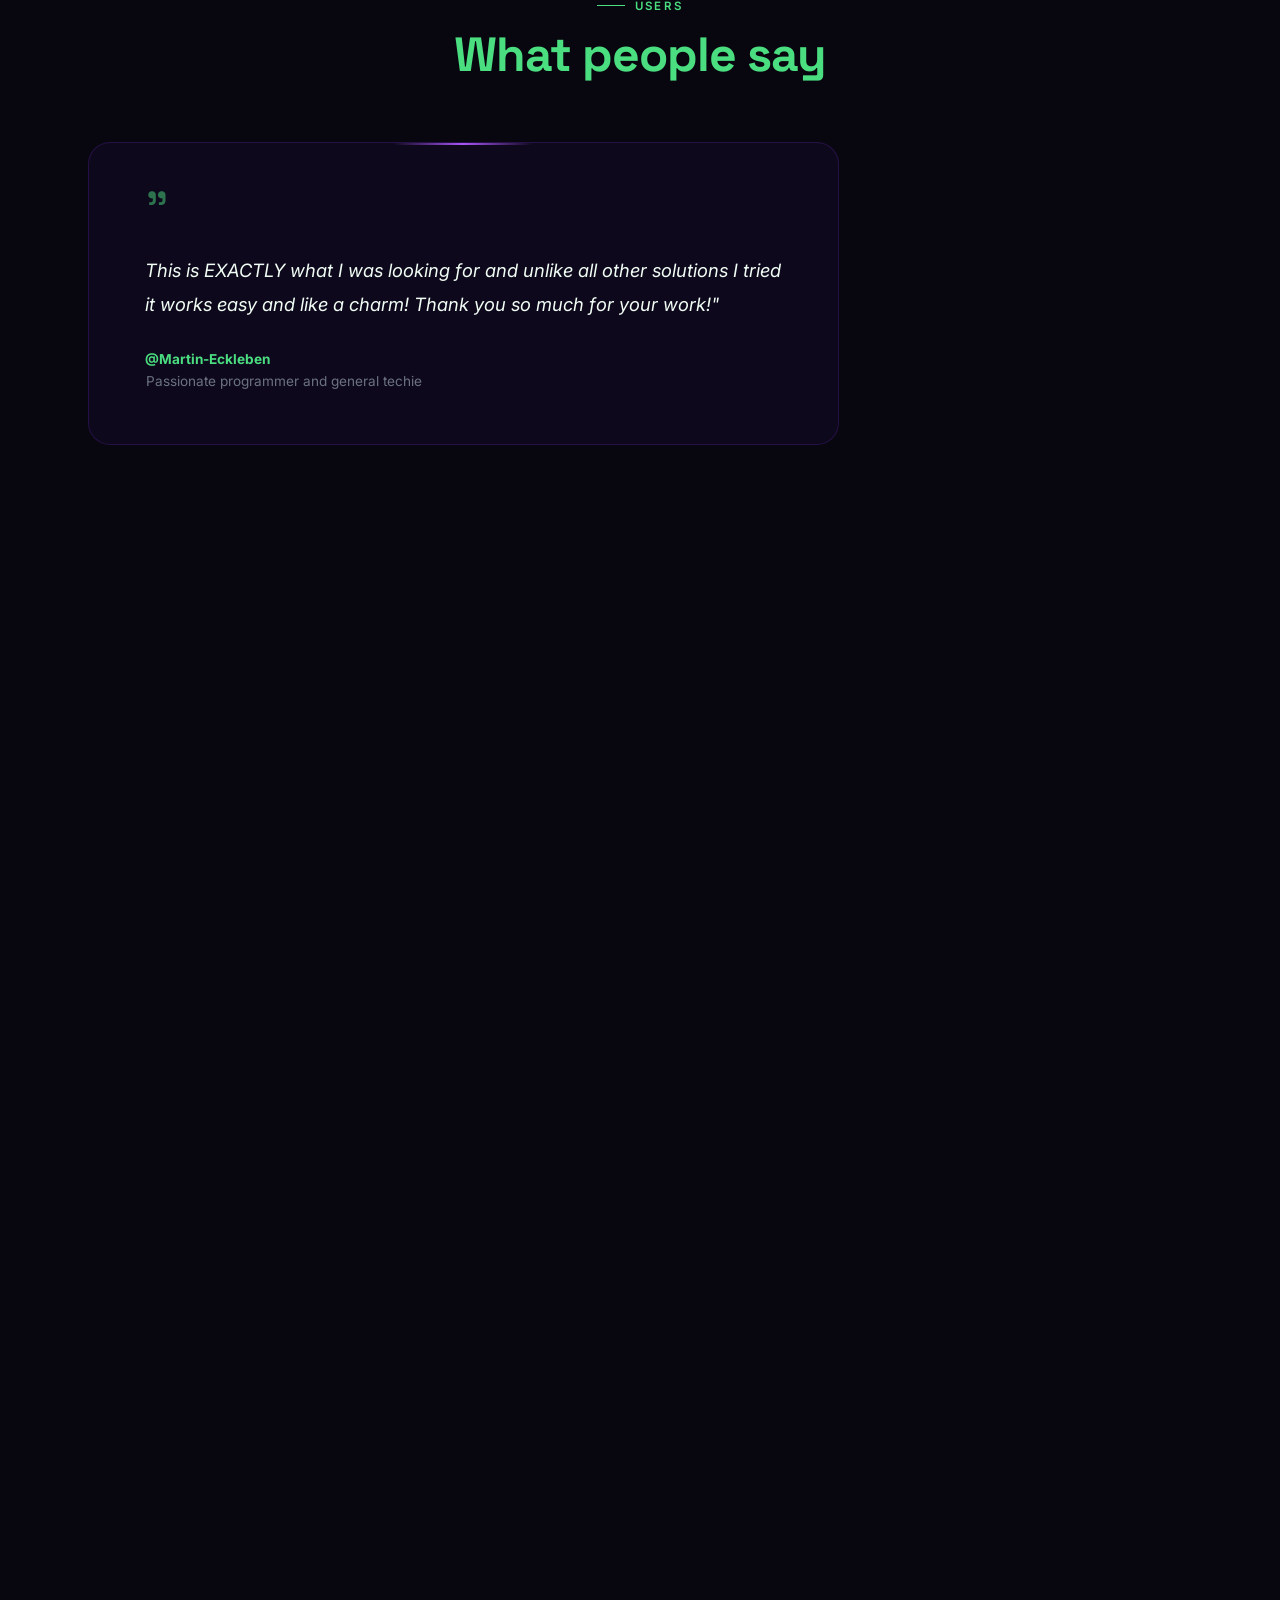
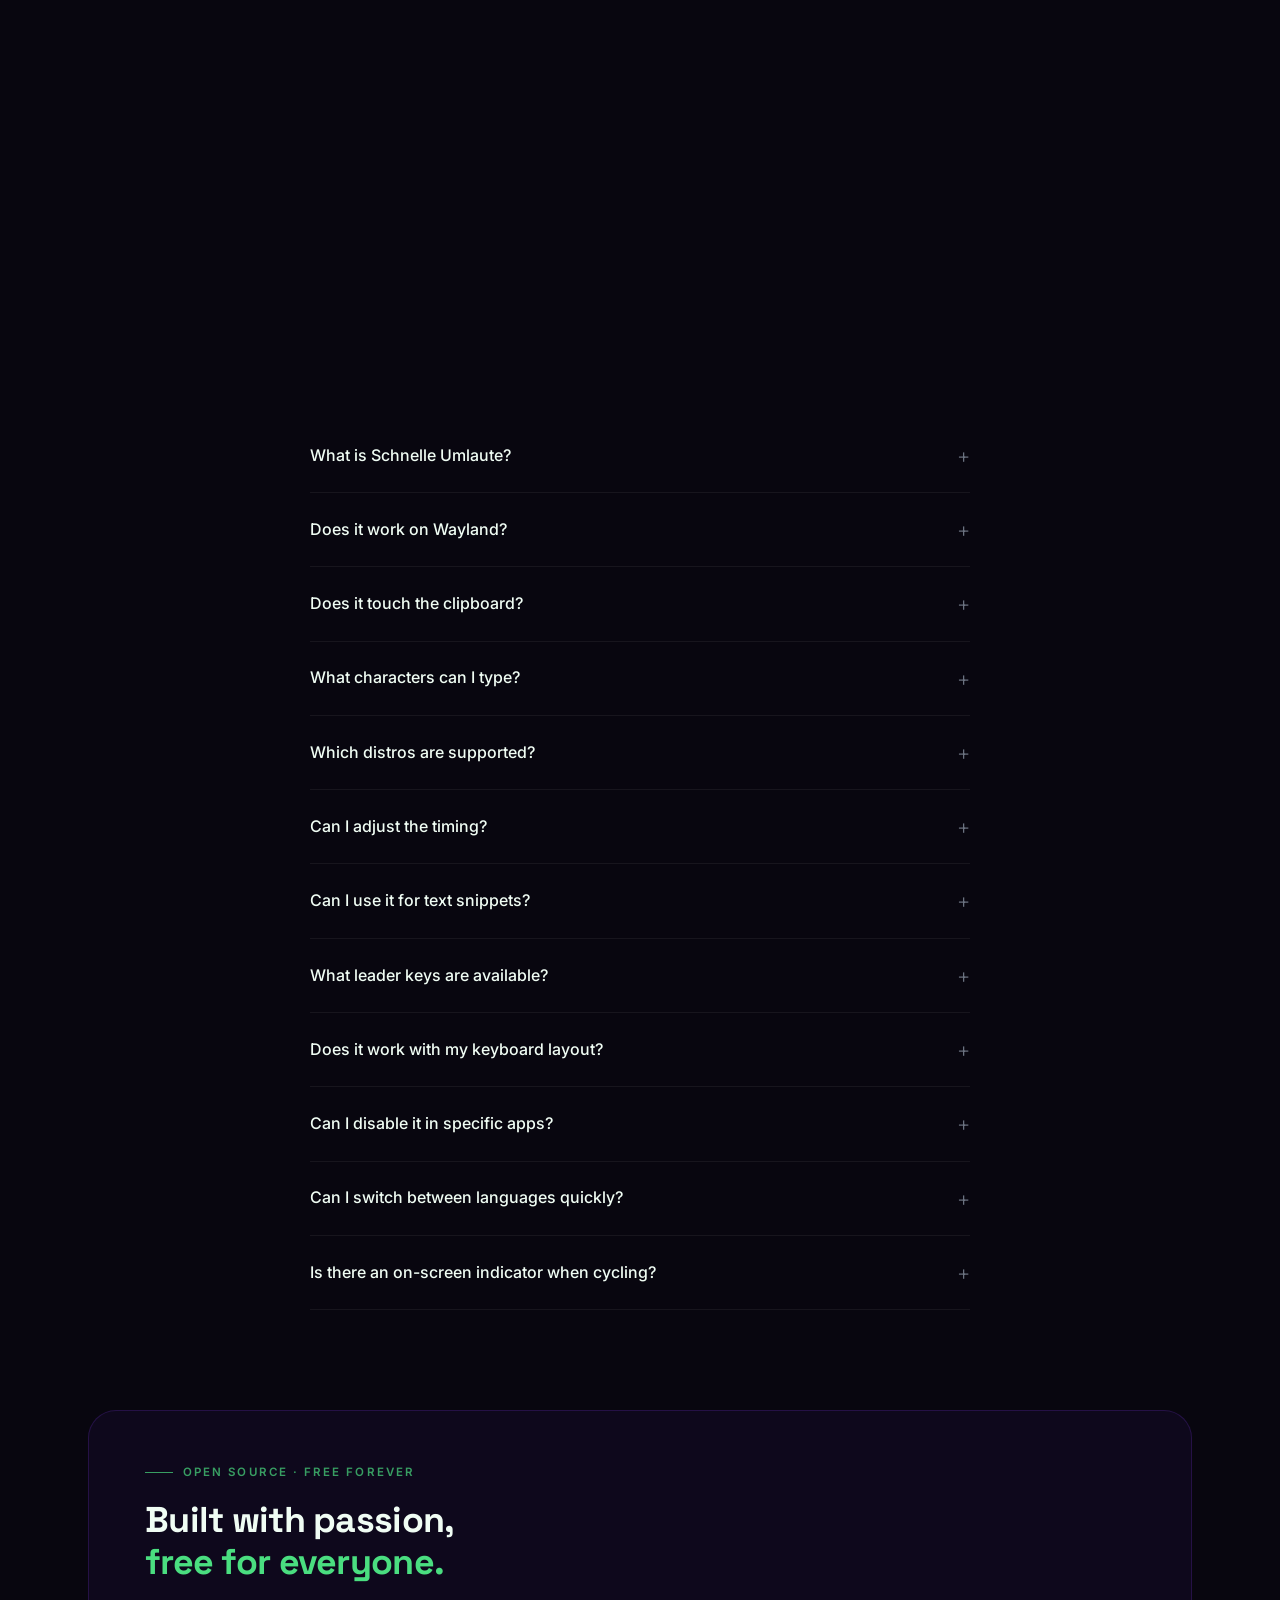
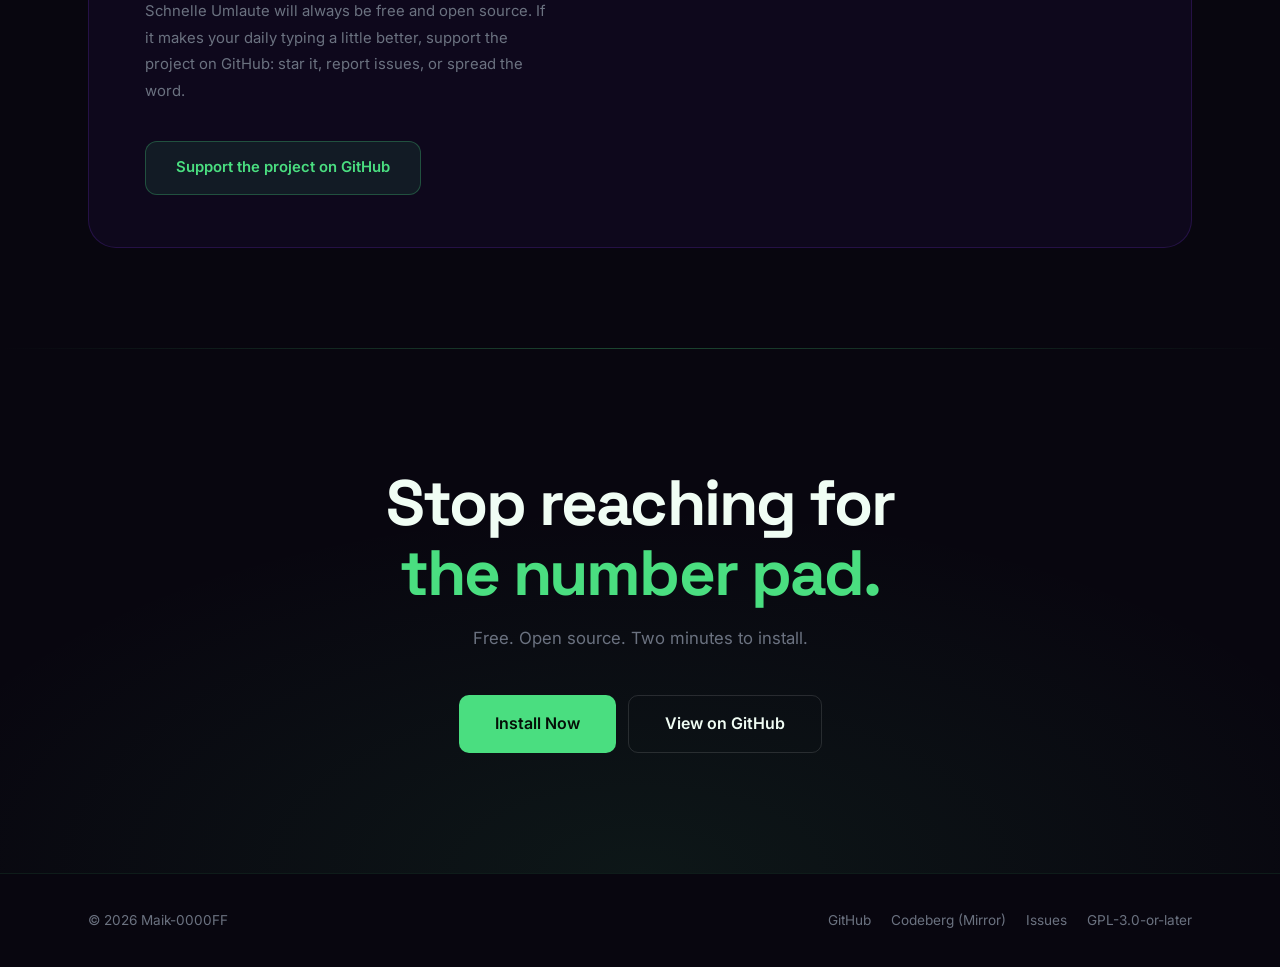
==== commit 4309c385: "Add a light theme with a toggle, dark stays the default The theme is an attribute on <html>, applied" ====
--- a/index.html
+++ b/index.html
@@ -216,16 +216,47 @@
 
     <style>
         /* ─── TOKENS ─── */
+        /* Dark is the default and the only palette the page had. Light lives in
+           the [data-theme="light"] block below and overrides exactly these
+           colour tokens, nothing else: every rule downstream is written in
+           terms of them, so a theme is a palette swap, not a second stylesheet.
+           The theme is chosen by the toggle in the nav and remembered in
+           localStorage; a script in <head> applies it before first paint. */
         :root {
+            color-scheme: dark;
             --bg:       #08060f;
             --bg2:      #0e0b1c;
+            /* The addon's brand colours. They are the SAME in both themes: a
+               filled green button stays green on a white page. What cannot stay
+               is bright green as TEXT on white (contrast ~1.7:1, way under the
+               4.5:1 floor), so the ink variants below darken for the light theme
+               while the fills do not move. */
             --green:    #4ade80;
-            --green-d:  #166534;
             --purple:   #a855f7;
+            --green-ink:  var(--green);
+            --purple-ink: var(--purple);
             --amber:    #fbbf24;
             --text:     #f0fdf4;
             --muted:    #6b7280;
             --border:   rgba(74,222,128,0.1);
+            /* Nav and footer sit on a blurred pane of the page background. */
+            --nav-bg:   rgba(6,10,7,0.8);
+            /* Ink on a filled green surface (buttons, selection). The fill is the
+               same bright green in both themes, so this stays dark in both. */
+            --on-green: #050f07;
+            /* Tint of the glass surfaces layered over the background, as an
+               rgb triple so callers pick their own alpha: white LIFTS a dark
+               surface, black SHADES a light one. Used as rgba(var(--tint), a).
+               Without this, the light theme would keep washing white over white. */
+            --tint:     255,255,255;
+            --shadow:   0,0,0;
+            /* Code surfaces (the command pill, the mapping rows) stay dark in
+               BOTH themes, like the terminal above and like a code block on any
+               light docs page: their syntax colours are pale on purpose. Only
+               the ground beneath them changes, so they need their own tokens
+               rather than the page's tint. */
+            --code-bg:     rgba(0,0,0,0.4);
+            --code-border: rgba(255,255,255,0.06);
             --r:        14px;
             --r-lg:     22px;
 
@@ -243,6 +274,33 @@
                             calc((100% - var(--content)) / 2 + var(--gutter)));
         }
 
+        /* Light theme. Same brand, inverted ground: the greens and purples of
+           the fills are untouched, only the ground, the ink and the tint of the
+           glass flip. --tint going to black is what makes the layered surfaces
+           read as raised on a white page instead of vanishing into it. */
+        :root[data-theme="light"] {
+            color-scheme: light;
+            --bg:         #ffffff;
+            --bg2:        #f4f4f5;
+            --text:       #0f172a;
+            --muted:      #52525b;
+            --border:     rgba(22,163,74,0.18);
+            --nav-bg:     rgba(255,255,255,0.82);
+            /* Brand green and purple as INK: darkened until they clear 4.5:1 on
+               white. The fills above keep the bright originals. */
+            --green-ink:  #15803d;
+            --purple-ink: #7e22ce;
+            --tint:       0,0,0;
+            /* A 40% black wash over white would be grey, not dark, and the pale
+               syntax colours would drown in it. Give the code surfaces a solid
+               dark ground instead. */
+            --code-bg:     #14141c;
+            --code-border: rgba(255,255,255,0.08);
+        }
+
+        /* The terminal keeps its own dark chrome in both themes, the way a code
+           block does: it depicts a terminal, it is not a page surface. */
+
         /* ─── RESET ─── */
         *, *::before, *::after { margin: 0; padding: 0; box-sizing: border-box; }
         html { scroll-behavior: smooth; }
@@ -265,7 +323,7 @@
         /* ─── SKIP LINK ─── */
         .skip-link {
             position: absolute; top: -100%; left: 16px;
-            background: var(--green); color: var(--bg);
+            background: var(--green); color: var(--on-green);
             padding: 8px 16px; border-radius: 8px;
             font-weight: 600; font-size: 0.9em;
             z-index: 9999; text-decoration: none;
@@ -315,7 +373,7 @@
             z-index: 500;
             padding: 8px var(--edge);
             display: flex; align-items: center; justify-content: space-between;
-            background: rgba(6,10,7,0.8);
+            background: var(--nav-bg);
             backdrop-filter: blur(20px);
             -webkit-backdrop-filter: blur(20px);
             border-bottom: 1px solid var(--border);
@@ -332,7 +390,7 @@
         }
         .nav-icon { flex-shrink: 0; }
         .nav-logo .nl-w { color: var(--text); }
-        .nav-logo .nl-g { color: var(--green); }
+        .nav-logo .nl-g { color: var(--green-ink); }
 
         .nav-right { display: flex; gap: 10px; align-items: center; }
 
@@ -346,10 +404,24 @@
 
         .nav-mirror {
             display: inline-flex; align-items: center;
-            color: var(--green); padding: 6px;
+            color: var(--green-ink); padding: 6px;
             border-radius: 8px; transition: transform 0.2s, opacity 0.2s;
         }
         .nav-mirror:hover { opacity: 0.8; transform: scale(1.18); }
+
+        /* The theme toggle is a <button> (it acts on the page, it does not
+           navigate), styled to sit flush with the icon links beside it. */
+        .nav-theme {
+            background: none; border: 0; cursor: pointer;
+            font: inherit; line-height: 0;
+        }
+        .nav-theme:focus-visible {
+            outline: 2px solid var(--green); outline-offset: 2px;
+        }
+        /* Show the theme the click would take you to. */
+        .icon-moon { display: none; }
+        :root[data-theme="light"] .icon-sun  { display: none; }
+        :root[data-theme="light"] .icon-moon { display: inline; }
 
         /* ─── ORB BACKGROUND ─── */
         .orbs {
@@ -459,7 +531,7 @@
         }
 
         .hero-h1 .accent-word {
-            color: var(--green);
+            color: var(--green-ink);
         }
 
         @keyframes slideUp { to { transform: translateY(0); } }
@@ -483,7 +555,7 @@
 
         /* ─── DEMO CARD (hero right) ─── */
         .hero-demo-card {
-            background: rgba(255,255,255,0.03);
+            background: rgba(var(--tint),0.03);
             border: 1px solid rgba(74,222,128,0.12);
             border-radius: var(--r-lg);
             padding: 32px 36px;
@@ -523,8 +595,8 @@
             background: #0e0e0e;
             border-radius: 14px;
             overflow: hidden;
-            border: 1px solid rgba(255,255,255,0.07);
-            box-shadow: 0 24px 60px rgba(0,0,0,0.5);
+            border: 1px solid rgba(var(--tint),0.07);
+            box-shadow: 0 24px 60px rgba(var(--shadow),0.5);
             height: 282px;
             display: flex; flex-direction: column;
             transform-style: preserve-3d;
@@ -536,7 +608,7 @@
             background: #1c1c1c;
             padding: 12px 18px;
             display: flex; align-items: center; gap: 8px;
-            border-bottom: 1px solid rgba(255,255,255,0.06);
+            border-bottom: 1px solid rgba(var(--tint),0.06);
         }
 
         .tdot {
@@ -548,7 +620,7 @@
 
         .terminal-title {
             flex: 1; text-align: center;
-            font-size: 0.75em; color: rgba(255,255,255,0.28);
+            font-size: 0.75em; color: rgba(var(--tint),0.28);
             font-family: 'Inter', sans-serif;
             letter-spacing: 0.02em;
         }
@@ -569,7 +641,7 @@
 
         .tps1  { color: #4ade80; white-space: pre; }
         .tcmd  { color: #f0f0f0; white-space: pre-wrap; word-break: break-all; }
-        .tout  { color: rgba(255,255,255,0.35); padding-left: 0; white-space: pre-wrap; }
+        .tout  { color: rgba(var(--tint),0.35); padding-left: 0; white-space: pre-wrap; }
         .tspec { color: #4ade80; font-weight: 700; }
 
         .tspec-flash {
@@ -605,7 +677,7 @@
         .demo-sublabel {
             font-size: 0.68em; font-weight: 600;
             letter-spacing: 0.12em; text-transform: uppercase;
-            color: var(--green); opacity: 0.65;
+            color: var(--green-ink); opacity: 0.65;
         }
 
         .demo-desc {
@@ -625,9 +697,9 @@
         .key {
             min-width: 58px; height: 58px;
             border-radius: 9px;
-            background: rgba(255,255,255,0.06);
-            border: 1px solid rgba(255,255,255,0.1);
-            border-bottom: 3px solid rgba(0,0,0,0.5);
+            background: rgba(var(--tint),0.06);
+            border: 1px solid rgba(var(--tint),0.1);
+            border-bottom: 3px solid rgba(var(--shadow),0.5);
             display: flex; align-items: center; justify-content: center;
             font-family: 'Space Grotesk', sans-serif;
             font-size: 1.2em; font-weight: 700;
@@ -641,7 +713,7 @@
             border-color: rgba(74,222,128,0.5);
             border-bottom-color: rgba(74,222,128,0.3);
             box-shadow: 0 0 18px rgba(74,222,128,0.25);
-            color: var(--green);
+            color: var(--green-ink);
             transform: translateY(2px);
         }
 
@@ -650,7 +722,7 @@
         .demo-result {
             font-family: 'Space Grotesk', sans-serif;
             font-size: 2.8em; font-weight: 700;
-            color: var(--green);
+            color: var(--green-ink);
             width: 64px; text-align: center;
             flex-shrink: 0;
             transition: opacity 0.2s;
@@ -680,7 +752,7 @@
         .section-eyebrow {
             font-size: 0.72em; font-weight: 600;
             letter-spacing: 0.18em; text-transform: uppercase;
-            color: var(--green);
+            color: var(--green-ink);
             margin-bottom: 12px;
             display: flex; align-items: center; gap: 10px;
         }
@@ -701,7 +773,7 @@
         }
 
         .section-h2 .g {
-            color: var(--green);
+            color: var(--green-ink);
         }
 
         .section-p {
@@ -718,8 +790,8 @@
         }
 
         .feat-card {
-            background: rgba(255,255,255,0.025);
-            border: 1px solid rgba(255,255,255,0.06);
+            background: rgba(var(--tint),0.025);
+            border: 1px solid rgba(var(--tint),0.06);
             border-radius: var(--r-lg);
             padding: 28px;
             position: relative; overflow: hidden;
@@ -790,7 +862,7 @@
         .cy-c.on {
             background: rgba(74,222,128,0.18);
             border-color: rgba(74,222,128,0.5);
-            color: var(--green);
+            color: var(--green-ink);
             transform: scale(1.1);
             box-shadow: 0 0 16px rgba(74,222,128,0.2);
         }
@@ -799,8 +871,8 @@
 
         .code-pill {
             display: inline-block;
-            background: rgba(0,0,0,0.4);
-            border: 1px solid rgba(255,255,255,0.06);
+            background: var(--code-bg);
+            border: 1px solid var(--code-border);
             border-radius: 8px;
             padding: 12px 16px;
             margin-top: 14px;
@@ -845,7 +917,7 @@
             margin: 0 auto 20px;
             font-family: 'Space Grotesk', sans-serif;
             font-size: 1.5em; font-weight: 700;
-            color: var(--green);
+            color: var(--green-ink);
             position: relative;
         }
 
@@ -887,8 +959,8 @@
 
         .kk {
             display: inline-block;
-            background: rgba(255,255,255,0.07);
-            border: 1px solid rgba(255,255,255,0.1);
+            background: rgba(var(--tint),0.07);
+            border: 1px solid rgba(var(--tint),0.1);
             border-radius: 5px;
             padding: 1px 7px;
             font-family: monospace; font-size: 0.9em;
@@ -941,7 +1013,7 @@
         .testi-q {
             font-family: 'Space Grotesk', sans-serif;
             font-size: 3.5em; line-height: 0.6;
-            color: var(--green);
+            color: var(--green-ink);
             display: block; margin-bottom: 24px;
             opacity: 0.5;
         }
@@ -959,7 +1031,7 @@
         }
 
         .testi-author { color: var(--muted); font-size: 0.85em; }
-        .testi-author strong { color: var(--green); }
+        .testi-author strong { color: var(--green-ink); }
         .testi-author a { color: inherit; text-decoration: none; transition: text-shadow 0.25s; }
         .testi-author a:hover { text-shadow: 0 0 8px rgba(74,222,128,0.9), 0 0 20px rgba(74,222,128,0.7), 0 0 40px rgba(74,222,128,0.4); }
 
@@ -967,7 +1039,7 @@
         .faq-list { max-width: 660px; margin: 48px auto 0; }
 
         details.q {
-            border-bottom: 1px solid rgba(255,255,255,0.06);
+            border-bottom: 1px solid rgba(var(--tint),0.06);
             overflow: hidden;
         }
 
@@ -980,8 +1052,8 @@
             transition: color 0.2s;
         }
         details.q summary::-webkit-details-marker { display: none; }
-        details.q summary:hover { color: var(--green); }
-        details.q summary:hover::after { color: var(--green); }
+        details.q summary:hover { color: var(--green-ink); }
+        details.q summary:hover::after { color: var(--green-ink); }
         details.q summary::after {
             content: '+';
             font-size: 1.3em; color: var(--muted);
@@ -996,7 +1068,7 @@
         }
 
         .q-body code {
-            background: rgba(255,255,255,0.06);
+            background: rgba(var(--tint),0.06);
             padding: 1px 6px; border-radius: 4px;
             font-family: monospace; font-size: 0.88em;
             color: rgba(74,222,128,0.8);
@@ -1040,7 +1112,7 @@
         .support-eyebrow {
             font-size: 0.72em; font-weight: 600;
             letter-spacing: 0.18em; text-transform: uppercase;
-            color: var(--green); opacity: 0.7;
+            color: var(--green-ink); opacity: 0.7;
             display: flex; align-items: center; gap: 10px;
             margin-bottom: 18px;
         }
@@ -1054,7 +1126,7 @@
             font-weight: 700; line-height: 1.15; letter-spacing: -0.02em;
             margin-bottom: 16px;
         }
-        .support-h em { font-style: normal; color: var(--green); }
+        .support-h em { font-style: normal; color: var(--green-ink); }
 
         .support-p {
             color: var(--muted); font-size: 0.93em; line-height: 1.8;
@@ -1066,7 +1138,7 @@
             padding: 14px 30px; border-radius: 12px;
             background: rgba(74,222,128,0.09);
             border: 1px solid rgba(74,222,128,0.28);
-            color: var(--green);
+            color: var(--green-ink);
             text-decoration: none; font-weight: 600; font-size: 0.93em;
             transition: all 0.25s;
         }
@@ -1138,16 +1210,16 @@
 
         .btn-green {
             background: var(--green);
-            color: #050f07;
+            color: var(--on-green);
         }
         .btn-green:hover { opacity: 0.88; transform: translateY(-2px); box-shadow: 0 8px 30px rgba(74,222,128,0.3); }
 
         .btn-outline {
             background: transparent;
             color: var(--text);
-            border: 1px solid rgba(255,255,255,0.12);
-        }
-        .btn-outline:hover { border-color: rgba(255,255,255,0.28); transform: translateY(-2px); }
+            border: 1px solid rgba(var(--tint),0.12);
+        }
+        .btn-outline:hover { border-color: rgba(var(--tint),0.28); transform: translateY(-2px); }
 
         /* Anti-wobble: a 2px hit-area below the button catches the cursor at the
            original edge; on hover the button translates up and the pseudo grows
@@ -1174,7 +1246,7 @@
 
         .footer-links { display: flex; gap: 20px; flex-wrap: wrap; }
         footer a { color: var(--muted); text-decoration: none; transition: color 0.2s; }
-        footer a:hover { color: var(--green); }
+        footer a:hover { color: var(--green-ink); }
 
         /* ─── SCROLL REVEALS ─── */
         .reveal {
@@ -1221,14 +1293,16 @@
         }
         .map-row {
             display: flex; align-items: center; gap: 6px;
-            background: rgba(0,0,0,0.3);
-            border: 1px solid rgba(255,255,255,0.05);
+            background: var(--code-bg);
+            border: 1px solid var(--code-border);
             border-radius: 8px;
             padding: 8px 10px;
             font-family: monospace; font-size: 0.85em;
         }
         .map-key  { color: #c4b5fd; }
         .map-arr  { color: var(--muted); }
+        /* On the dark code surface, so the BRIGHT brand green, not the ink
+           variant the light theme darkens for white backgrounds. */
         .map-val  { color: var(--green); }
 
         /* ─── HERO TIMING TIMELINE ─── */
@@ -1246,7 +1320,7 @@
             display: inline-block;
             font-family: 'Space Grotesk', sans-serif;
             font-size: 0.7rem; letter-spacing: 0.22em; text-transform: uppercase;
-            color: var(--green);
+            color: var(--green-ink);
             padding: 5px 14px; border-radius: 100px;
             border: 1px solid rgba(74,222,128,0.2);
             background: rgba(74,222,128,0.05);
@@ -1257,7 +1331,7 @@
             max-width: 620px; margin: 0; letter-spacing: -0.01em;
         }
         .ht-lead strong { color: var(--text); font-weight: 600; }
-        .ht-lead em { color: var(--green); font-style: normal; font-weight: 600; }
+        .ht-lead em { color: var(--green-ink); font-style: normal; font-weight: 600; }
 
         .ht-stage { display: flex; align-items: center; gap: 26px; }
         .ht-side {
@@ -1273,7 +1347,7 @@
             transition: color 0.18s ease, text-shadow 0.18s ease, transform 0.18s ease;
         }
         .ht-out.hit {
-            color: var(--green);
+            color: var(--green-ink);
             text-shadow: 0 0 32px rgba(74,222,128,0.5);
             transform: scale(1.08);
         }
@@ -1281,8 +1355,8 @@
         .ht-axis { flex: 1; min-width: 0; position: relative; padding: 34px 12px 30px; }
         .ht-track {
             position: relative; height: 8px; border-radius: 100px;
-            background: rgba(255,255,255,0.05);
-            border: 1px solid rgba(255,255,255,0.08);
+            background: rgba(var(--tint),0.05);
+            border: 1px solid rgba(var(--tint),0.08);
         }
         .ht-leadzone {
             position: absolute; top: 50%; height: 13px;
@@ -1297,7 +1371,7 @@
             position: absolute; bottom: 100%; left: 50%; transform: translateX(-50%);
             margin-bottom: 9px; white-space: nowrap;
             font-family: 'Space Grotesk', sans-serif;
-            font-size: 0.66rem; color: var(--purple);
+            font-size: 0.66rem; color: var(--purple-ink);
             opacity: 0.85; pointer-events: none;
         }
         .ht-window {
@@ -1321,7 +1395,7 @@
             border-radius: 6px;
             background: var(--green);
             border: 2px solid var(--bg);
-            box-shadow: 0 2px 10px rgba(0,0,0,0.5), 0 0 12px rgba(74,222,128,0.45);
+            box-shadow: 0 2px 10px rgba(var(--shadow),0.5), 0 0 12px rgba(74,222,128,0.45);
             cursor: ew-resize; touch-action: none; z-index: 4;
         }
         .ht-handle::after {
@@ -1333,7 +1407,7 @@
             position: absolute; bottom: 100%; left: 50%; transform: translateX(-50%);
             margin-bottom: 9px; white-space: nowrap;
             font-family: 'Space Grotesk', sans-serif;
-            font-size: 0.72rem; color: var(--green);
+            font-size: 0.72rem; color: var(--green-ink);
             padding: 3px 10px; border-radius: 7px;
             background: rgba(74,222,128,0.08); border: 1px solid rgba(74,222,128,0.25);
             pointer-events: none;
@@ -1357,7 +1431,7 @@
         }
         .ht-tick::before {
             content: ''; position: absolute; left: 50%; top: -15px;
-            width: 1px; height: 6px; background: rgba(255,255,255,0.15);
+            width: 1px; height: 6px; background: rgba(var(--tint),0.15);
             transform: translateX(-50%);
         }
         .ht-readout {
@@ -1365,7 +1439,7 @@
             font-size: 0.86rem; color: var(--muted);
             font-family: 'Space Grotesk', sans-serif;
         }
-        .ht-readout b { color: var(--green); font-size: 1.1rem; font-weight: 700; }
+        .ht-readout b { color: var(--green-ink); font-size: 1.1rem; font-weight: 700; }
 
         @media (max-width: 760px) {
             .hero-stack { gap: 44px; }
@@ -1417,6 +1491,23 @@
             .demo-result { font-size: 2em; width: 48px; }
         }
     </style>
+
+    <!-- Apply the stored theme BEFORE the first paint. Any later and the page
+         renders dark for a frame and then flips, which is the flash every
+         theme switcher has to design around. Dark is the default, so only a
+         stored "light" writes an attribute; the OS preference is deliberately
+         not consulted, the site is dark until the visitor says otherwise. -->
+    <script>
+        (function () {
+            try {
+                if (localStorage.getItem('theme') === 'light') {
+                    document.documentElement.setAttribute('data-theme', 'light');
+                }
+            } catch (e) {
+                /* Private mode / storage blocked: stay on the default. */
+            }
+        }());
+    </script>
 </head>
 <body>
 
@@ -1430,6 +1521,16 @@
 <nav id="main-nav" aria-label="Main navigation">
     <a href="#" class="nav-logo"><img src="docs/assets/apple-touch-icon.png" alt="Schnelle Umlaute logo" class="nav-icon" width="42" height="42"><span class="nl-w">Schnelle</span> <span class="nl-g">Umlaute</span></a>
     <div class="nav-right">
+        <button type="button" id="theme-toggle" class="nav-mirror nav-theme" aria-label="Switch to light theme" title="Switch to light theme">
+            <!-- Shows the theme you would switch TO: a sun while dark, a moon while light. -->
+            <svg class="icon-sun" aria-hidden="true" width="22" height="22" viewBox="0 0 24 24" fill="none" stroke="currentColor" stroke-width="2" stroke-linecap="round" style="flex-shrink:0">
+                <circle cx="12" cy="12" r="4.2"/>
+                <path d="M12 2.6v2.2M12 19.2v2.2M2.6 12h2.2M19.2 12h2.2M5.3 5.3l1.6 1.6M17.1 17.1l1.6 1.6M18.7 5.3l-1.6 1.6M6.9 17.1l-1.6 1.6"/>
+            </svg>
+            <svg class="icon-moon" aria-hidden="true" width="22" height="22" viewBox="0 0 24 24" fill="none" stroke="currentColor" stroke-width="2" stroke-linecap="round" stroke-linejoin="round" style="flex-shrink:0">
+                <path d="M20.5 14.6A8.6 8.6 0 0 1 9.4 3.5a8.6 8.6 0 1 0 11.1 11.1z"/>
+            </svg>
+        </button>
         <a href="https://codeberg.org/Maik-0000FF/schnelle-umlaute" class="nav-mirror" rel="noopener" target="_blank" aria-label="Source on Codeberg (mirror)" title="Also on Codeberg (mirror)">
             <svg aria-hidden="true" width="24" height="24" viewBox="0 0 24 24" fill="currentColor" style="flex-shrink:0">
                 <path d="M11.999.747A11.974 11.974 0 0 0 0 12.75c0 2.254.635 4.465 1.833 6.376L11.837 6.19c.072-.092.251-.092.323 0l4.178 5.402h-2.992l.065.239h3.113l.882 1.138h-3.674l.103.374h3.86l.777 1.003h-4.358l.135.483h4.593l.695.894h-5.038l.165.589h5.326l.609.785h-5.717l.182.65h6.038l.562.727h-6.397l.183.65h6.717A12.003 12.003 0 0 0 24 12.75 11.977 11.977 0 0 0 11.999.747zm3.654 19.104.182.65h5.326c.173-.204.353-.433.513-.65zm.385 1.377.18.65h3.563c.233-.198.485-.428.712-.65zm.383 1.377.182.648h1.203c.356-.204.685-.412 1.042-.648zz"/>
@@ -1888,7 +1989,7 @@
 
 <!-- CTA Final -->
 <div class="cta-section">
-    <h2 class="cta-h2 reveal">Stop reaching for<br><span style="color:var(--green)">the number pad.</span></h2>
+    <h2 class="cta-h2 reveal">Stop reaching for<br><span style="color:var(--green-ink)">the number pad.</span></h2>
     <p class="cta-sub reveal">Free. Open source. Two minutes to install.</p>
     <div class="cta-btns reveal">
         <a href="https://github.com/Maik-0000FF/schnelle-umlaute#quick-start"
@@ -2370,6 +2471,39 @@
         requestAnimationFrame(frame);
     }());
 
+    /* ─── THEME TOGGLE ─── */
+    /* The <head> script already applied the stored theme, so all this does is
+       flip it, persist it, and keep the button's label honest for screen
+       readers (the icon alone says nothing to them). */
+    (function () {
+        var btn = document.getElementById('theme-toggle');
+        if (!btn) { return; }
+        var root = document.documentElement;
+
+        function label() {
+            var toLight = root.getAttribute('data-theme') !== 'light';
+            var text = toLight ? 'Switch to light theme' : 'Switch to dark theme';
+            btn.setAttribute('aria-label', text);
+            btn.setAttribute('title', text);
+        }
+        label();
+
+        btn.addEventListener('click', function () {
+            var light = root.getAttribute('data-theme') !== 'light';
+            if (light) {
+                root.setAttribute('data-theme', 'light');
+            } else {
+                root.removeAttribute('data-theme');
+            }
+            try {
+                localStorage.setItem('theme', light ? 'light' : 'dark');
+            } catch (e) {
+                /* Storage blocked: the choice holds for this page view only. */
+            }
+            label();
+        });
+    }());
+
 }());
 </script>
 </body>
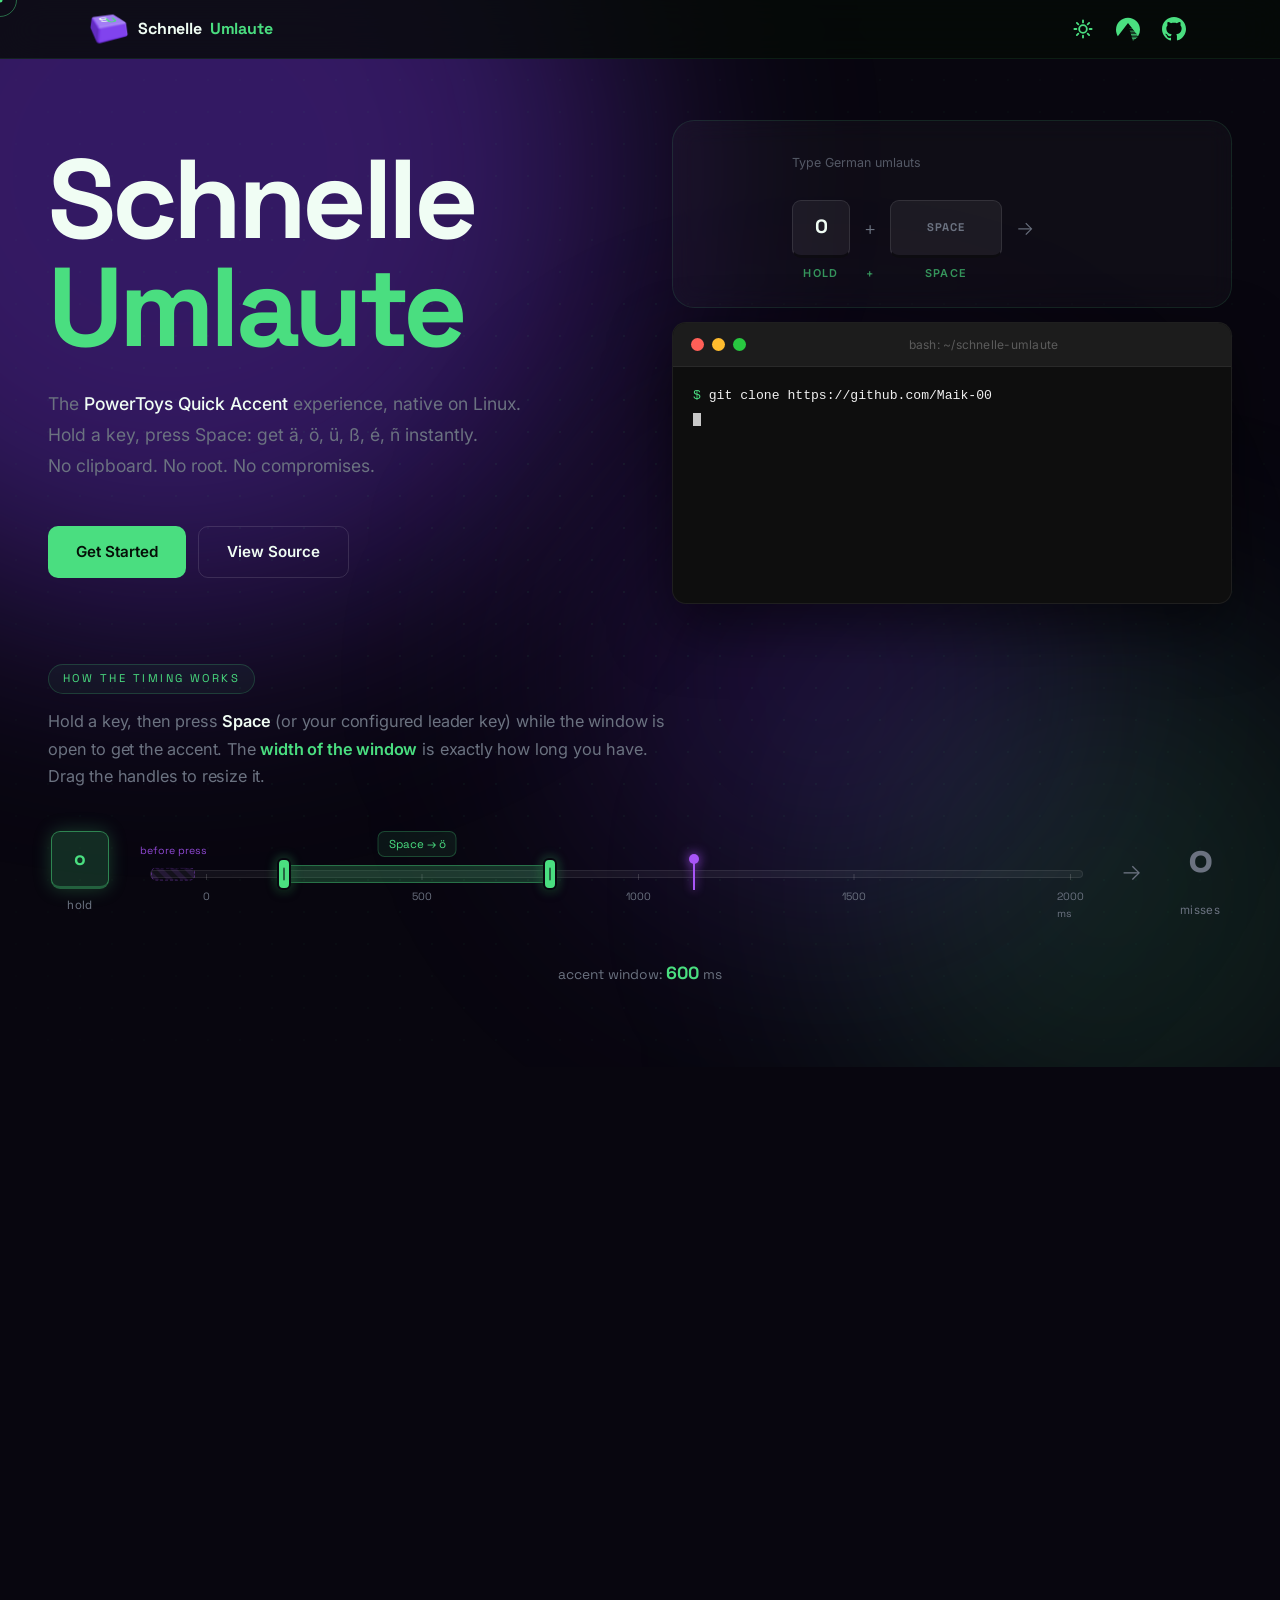
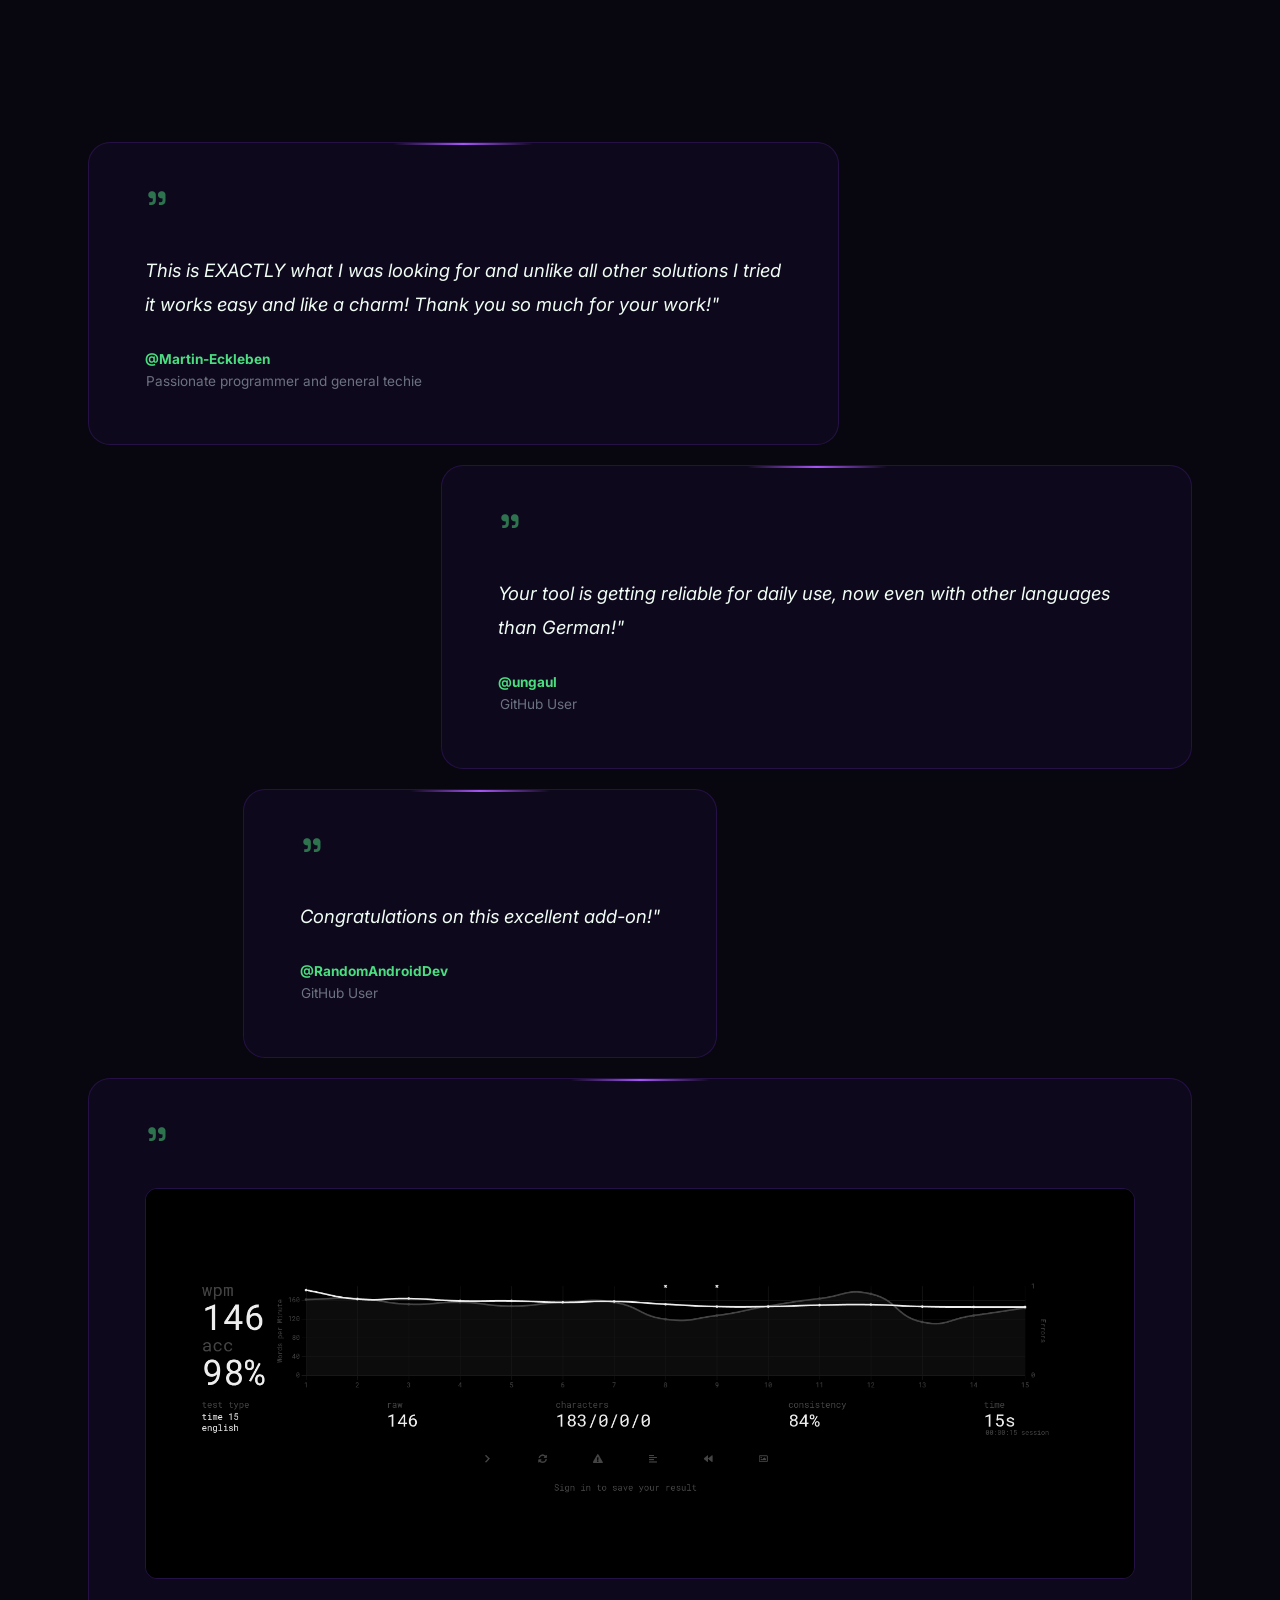
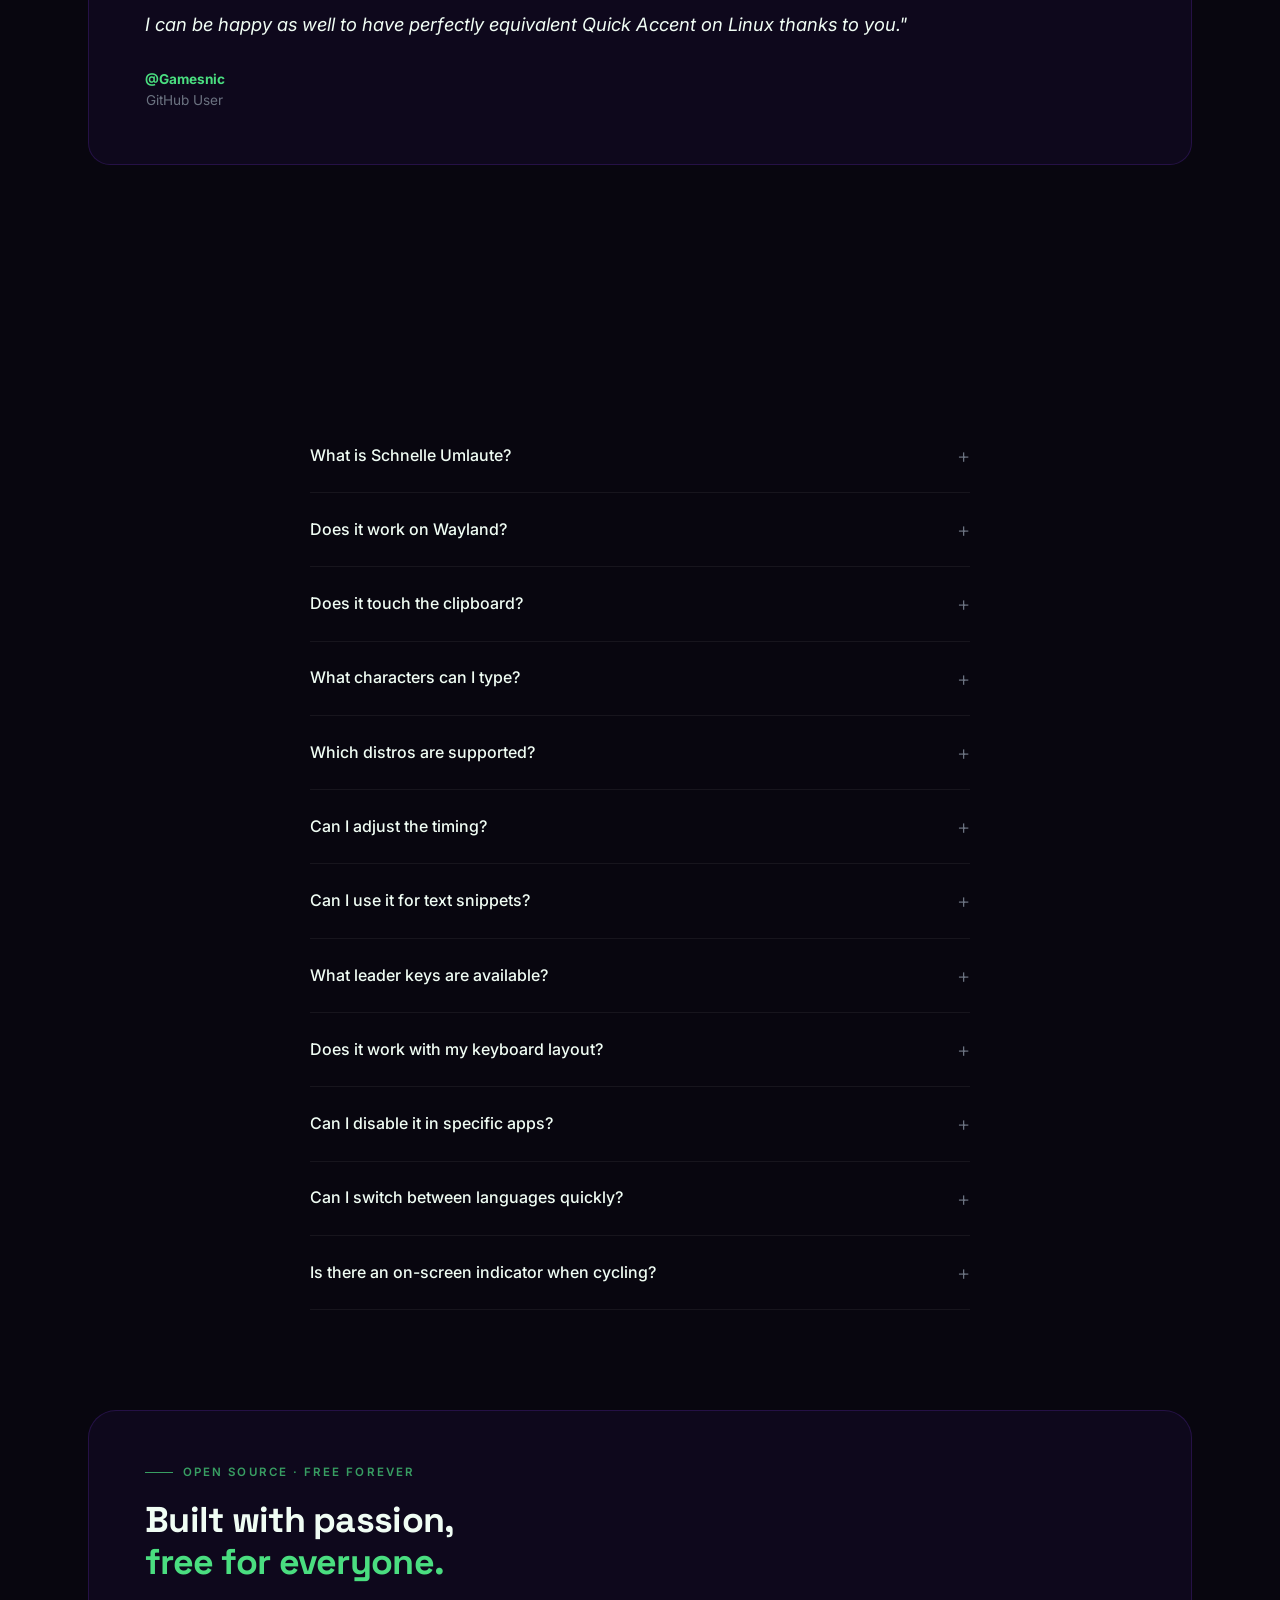
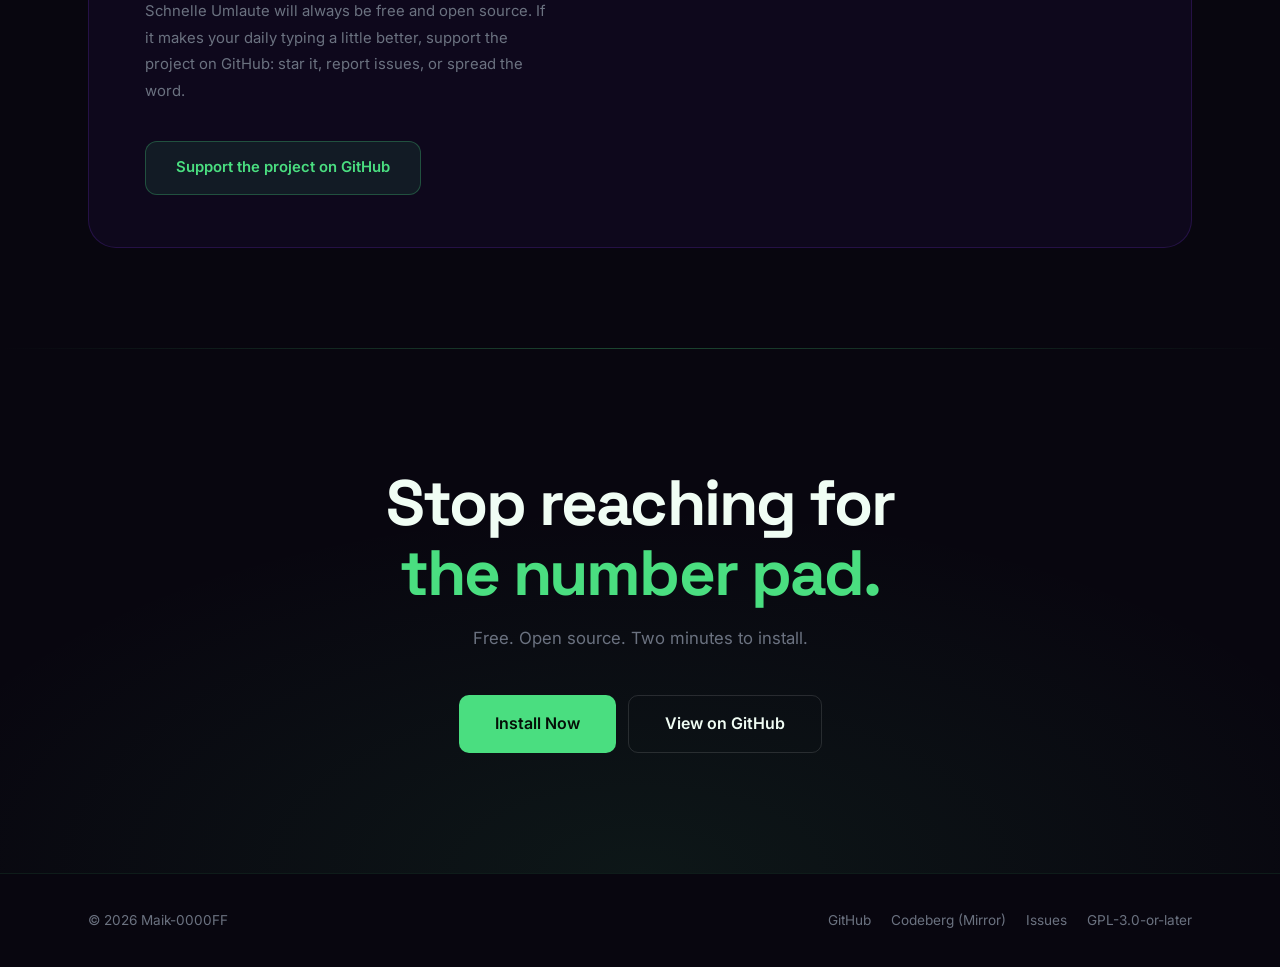
==== commit eeb19bb4: "Update the structured-data version to 1.7.0" ====
--- a/index.html
+++ b/index.html
@@ -80,9 +80,9 @@
         "applicationSubCategory": "Input Method",
         "operatingSystem": "Linux",
         "softwareRequirements": "Fcitx5",
-        "softwareVersion": "1.1.1",
+        "softwareVersion": "1.7.0",
         "datePublished": "2025-10-25",
-        "dateModified": "2026-05-02",
+        "dateModified": "2026-07-21",
         "programmingLanguage": "C++20",
         "license": "https://spdx.org/licenses/GPL-3.0-or-later.html",
         "isAccessibleForFree": true,
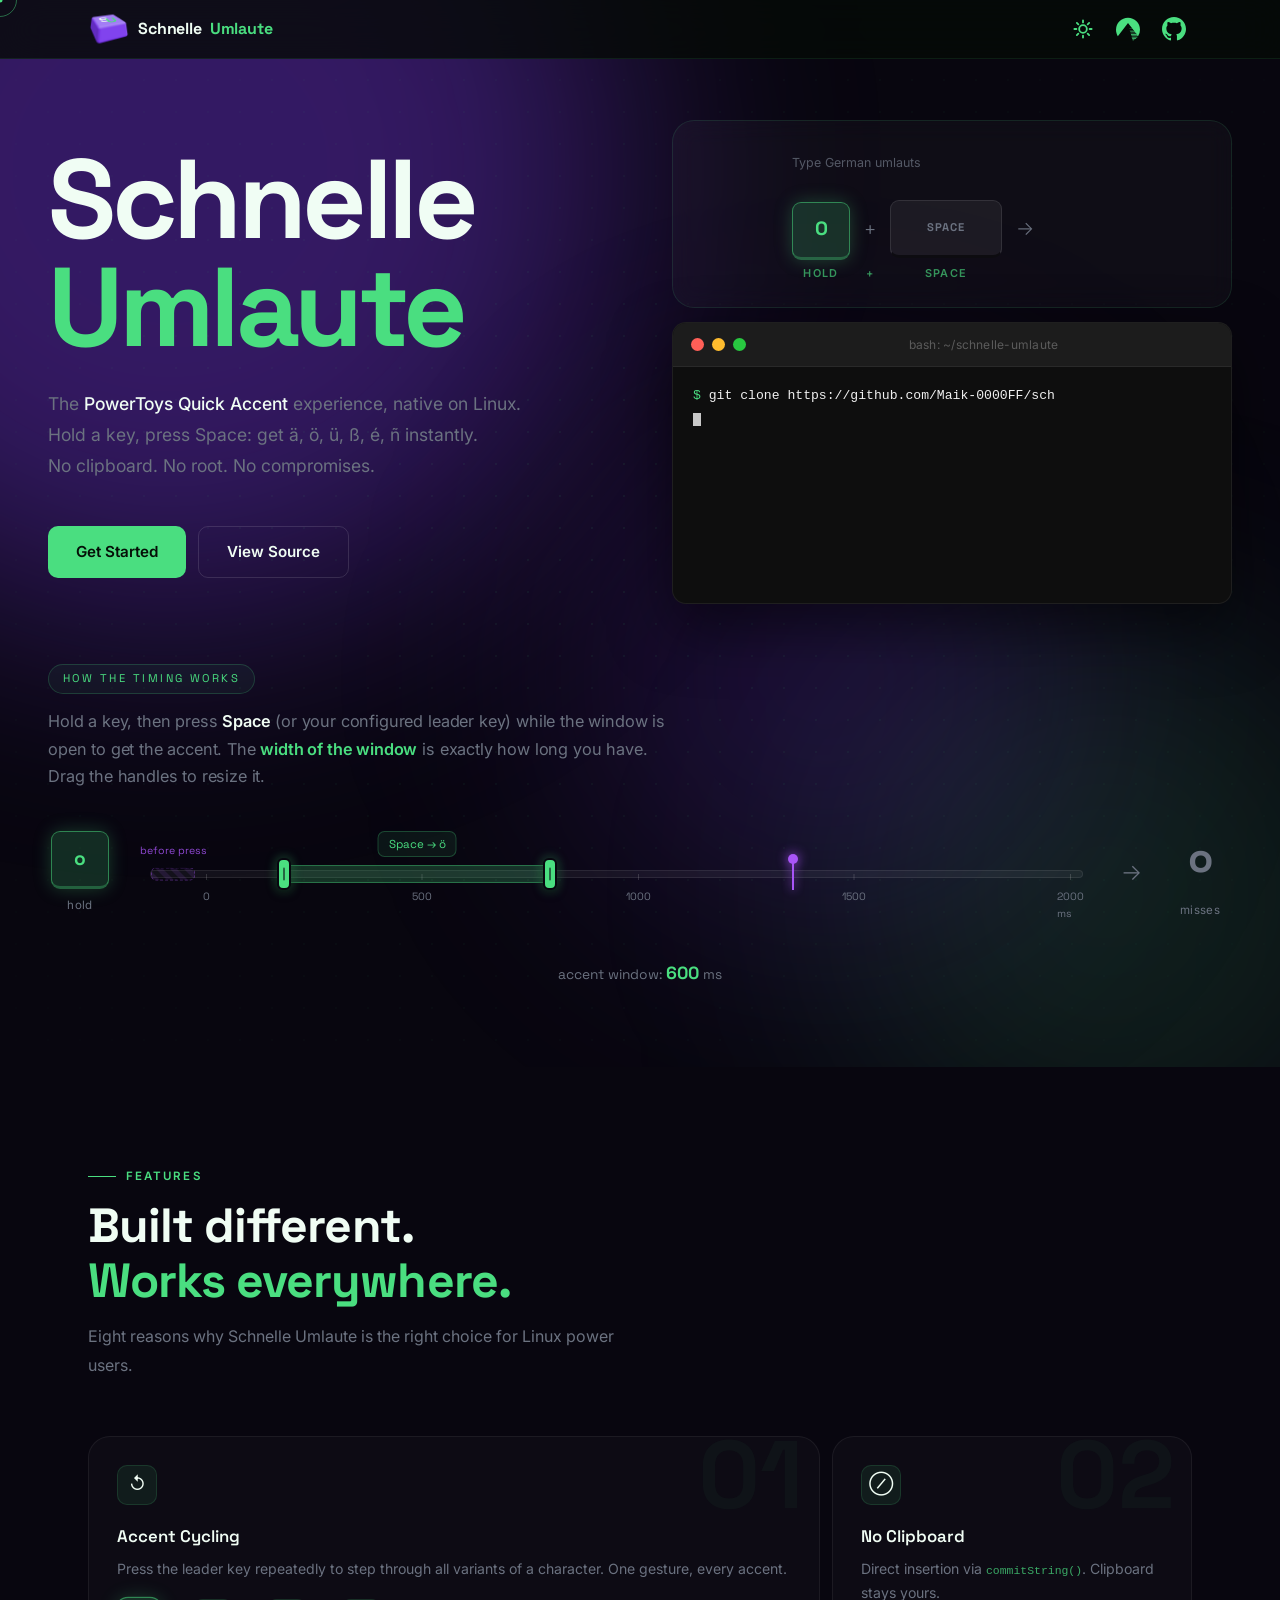
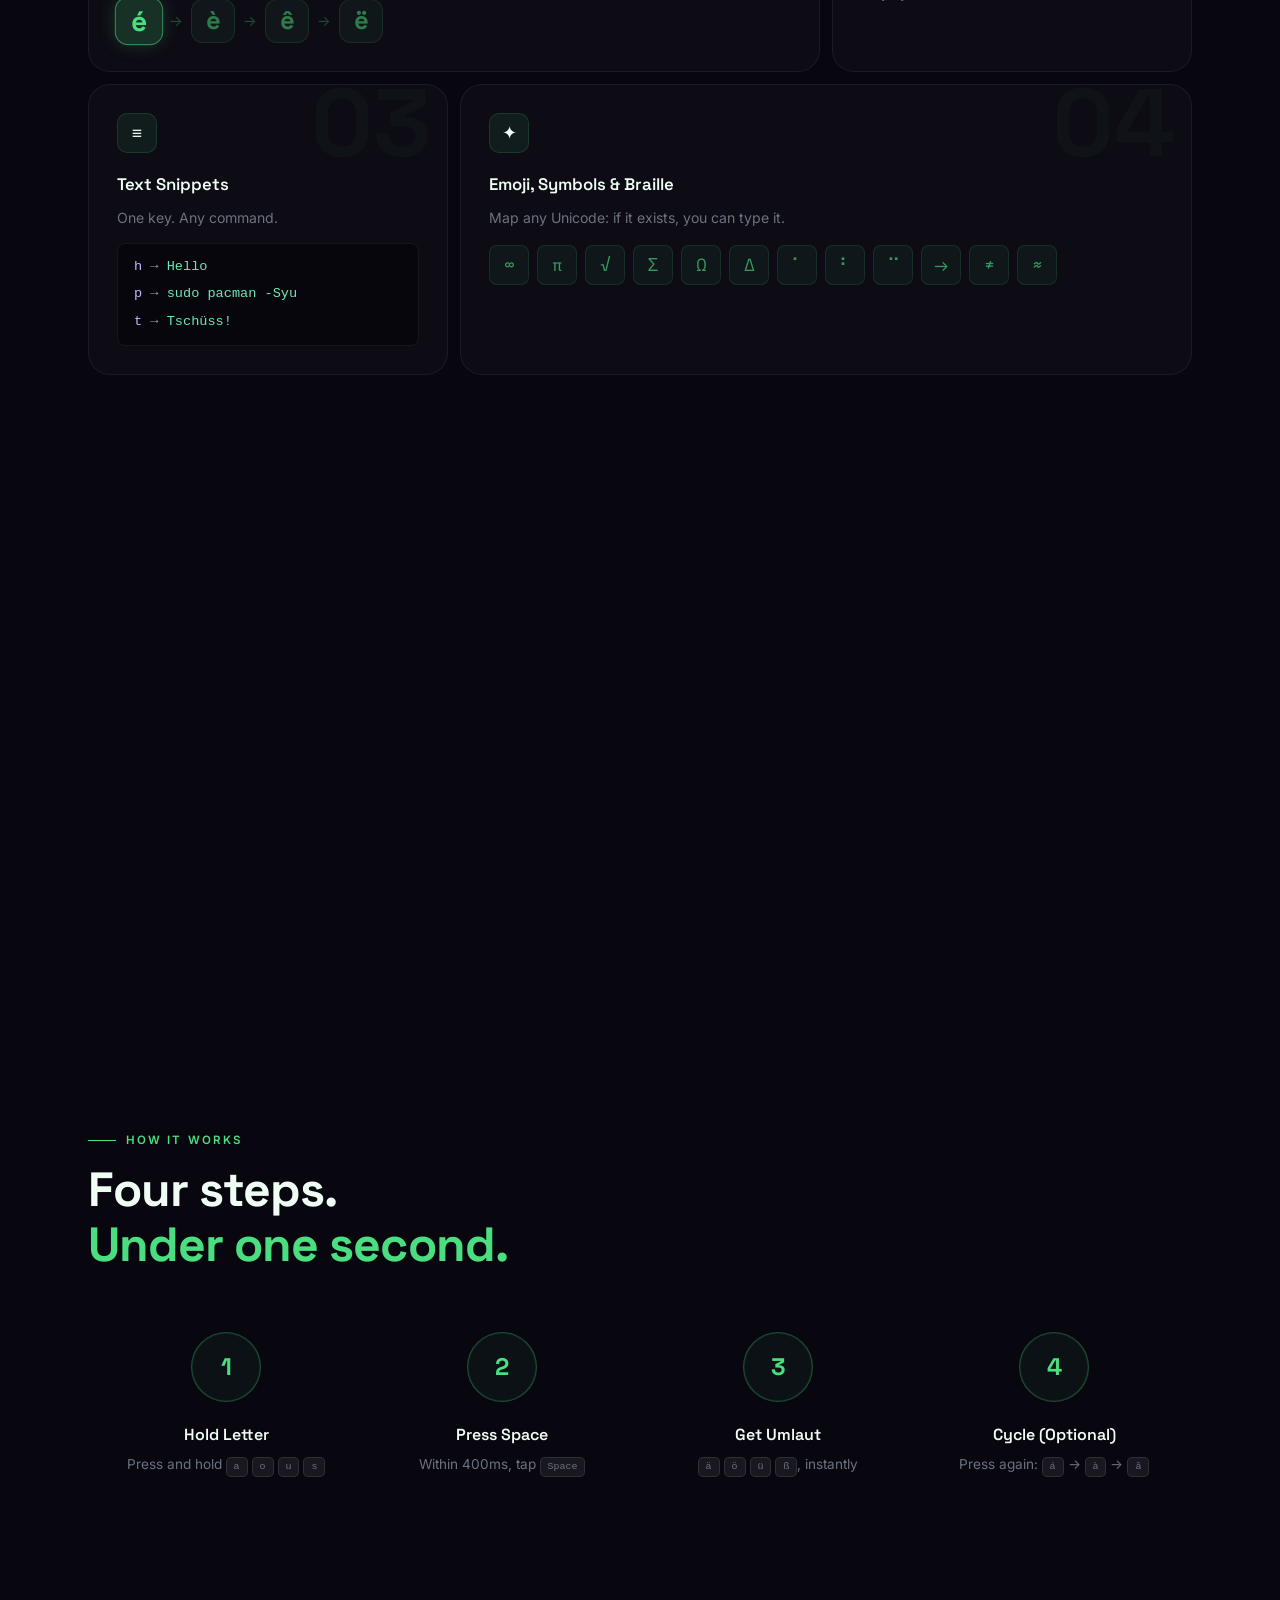
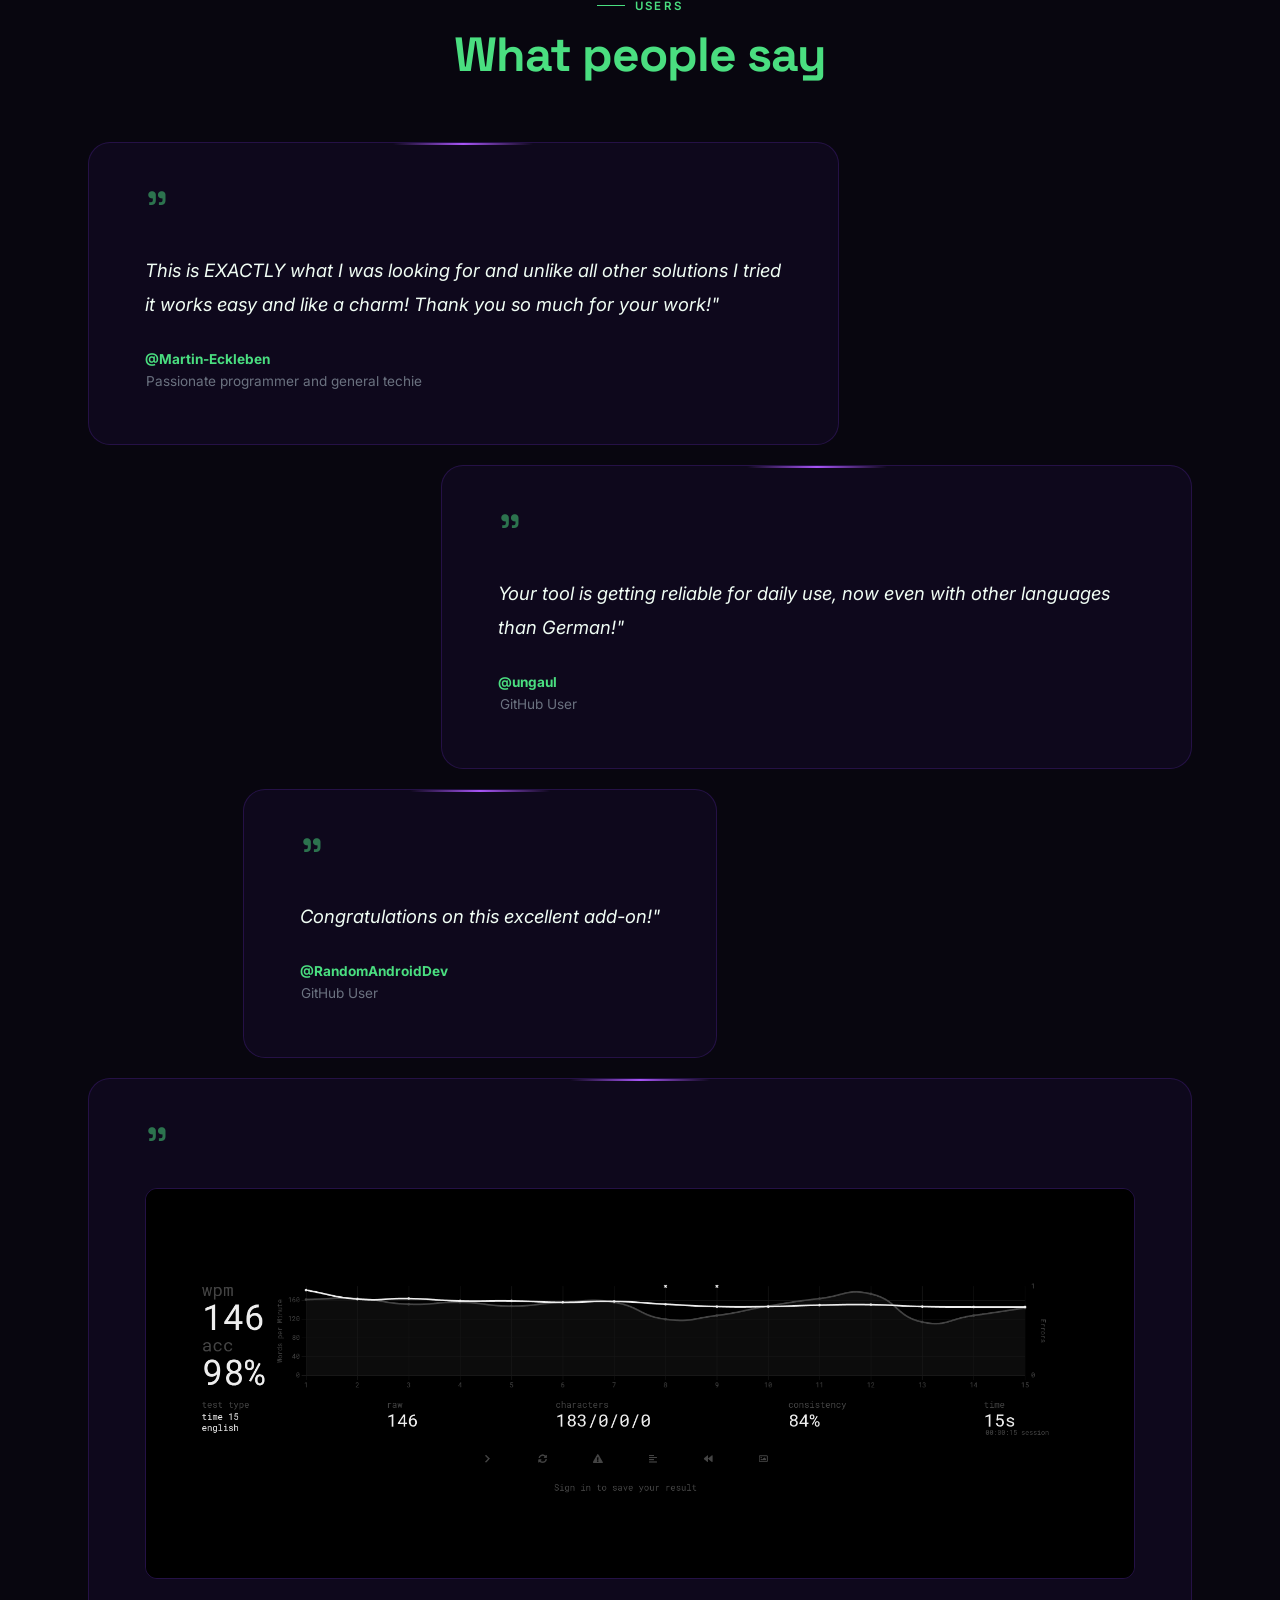
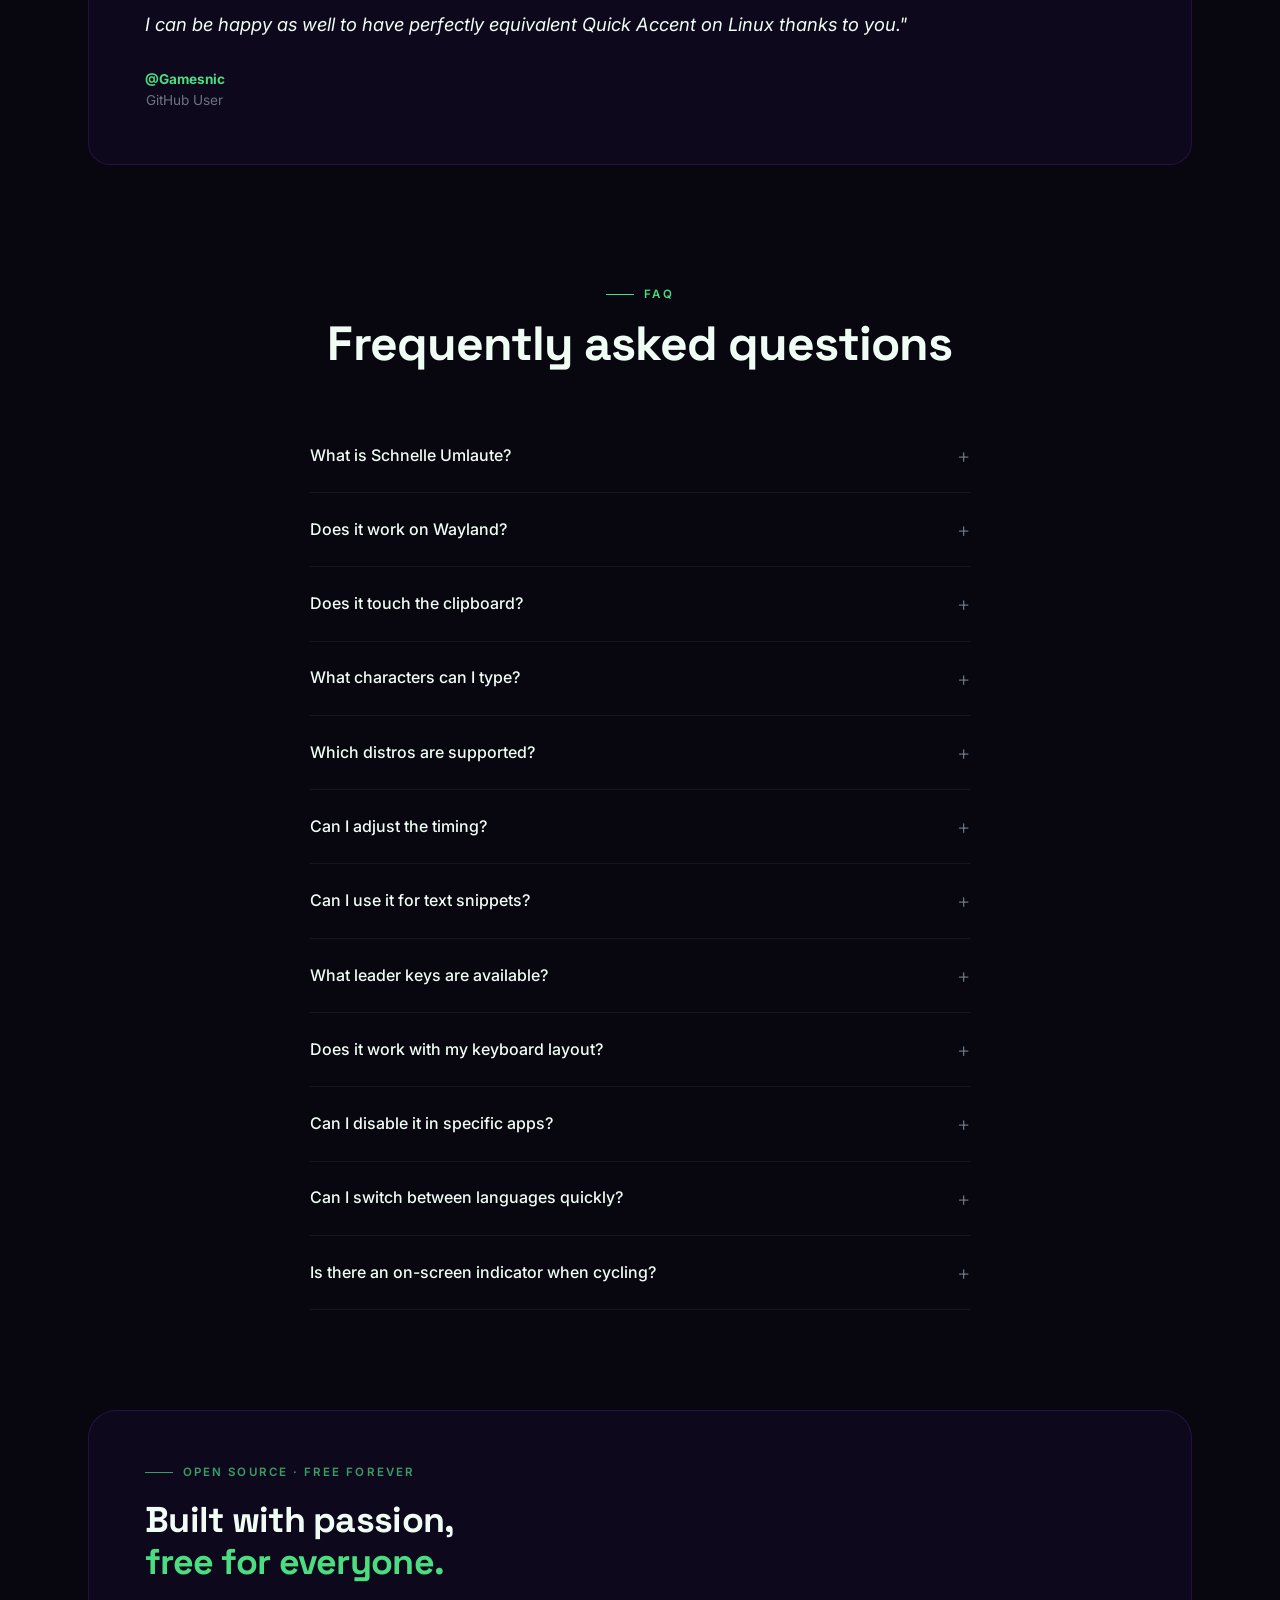
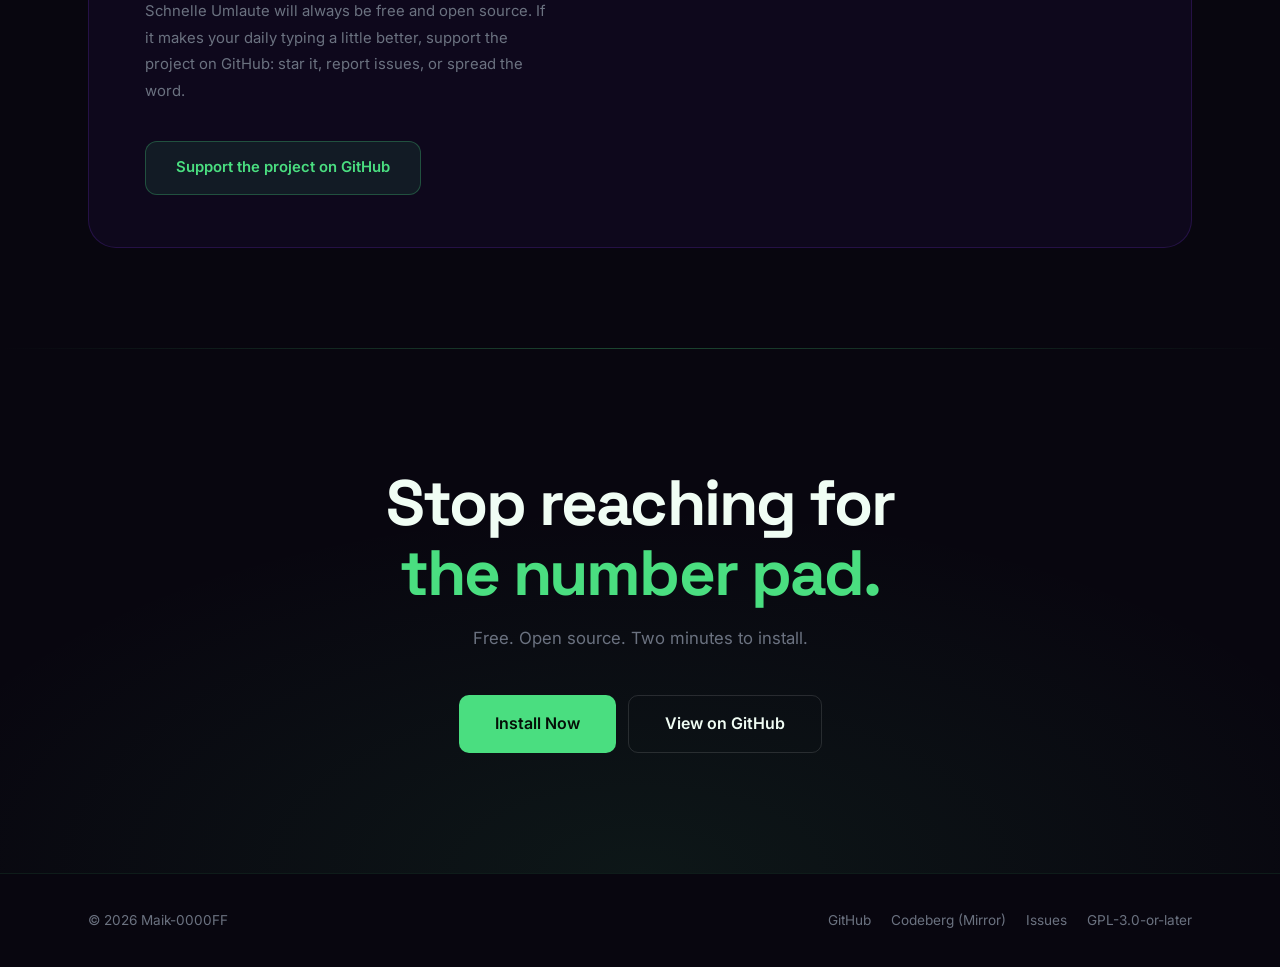
==== commit 138003e5: "Update the structured-data version to 1.8.0" ====
--- a/index.html
+++ b/index.html
@@ -80,9 +80,9 @@
         "applicationSubCategory": "Input Method",
         "operatingSystem": "Linux",
         "softwareRequirements": "Fcitx5",
-        "softwareVersion": "1.7.0",
+        "softwareVersion": "1.8.0",
         "datePublished": "2025-10-25",
-        "dateModified": "2026-07-21",
+        "dateModified": "2026-07-22",
         "programmingLanguage": "C++20",
         "license": "https://spdx.org/licenses/GPL-3.0-or-later.html",
         "isAccessibleForFree": true,
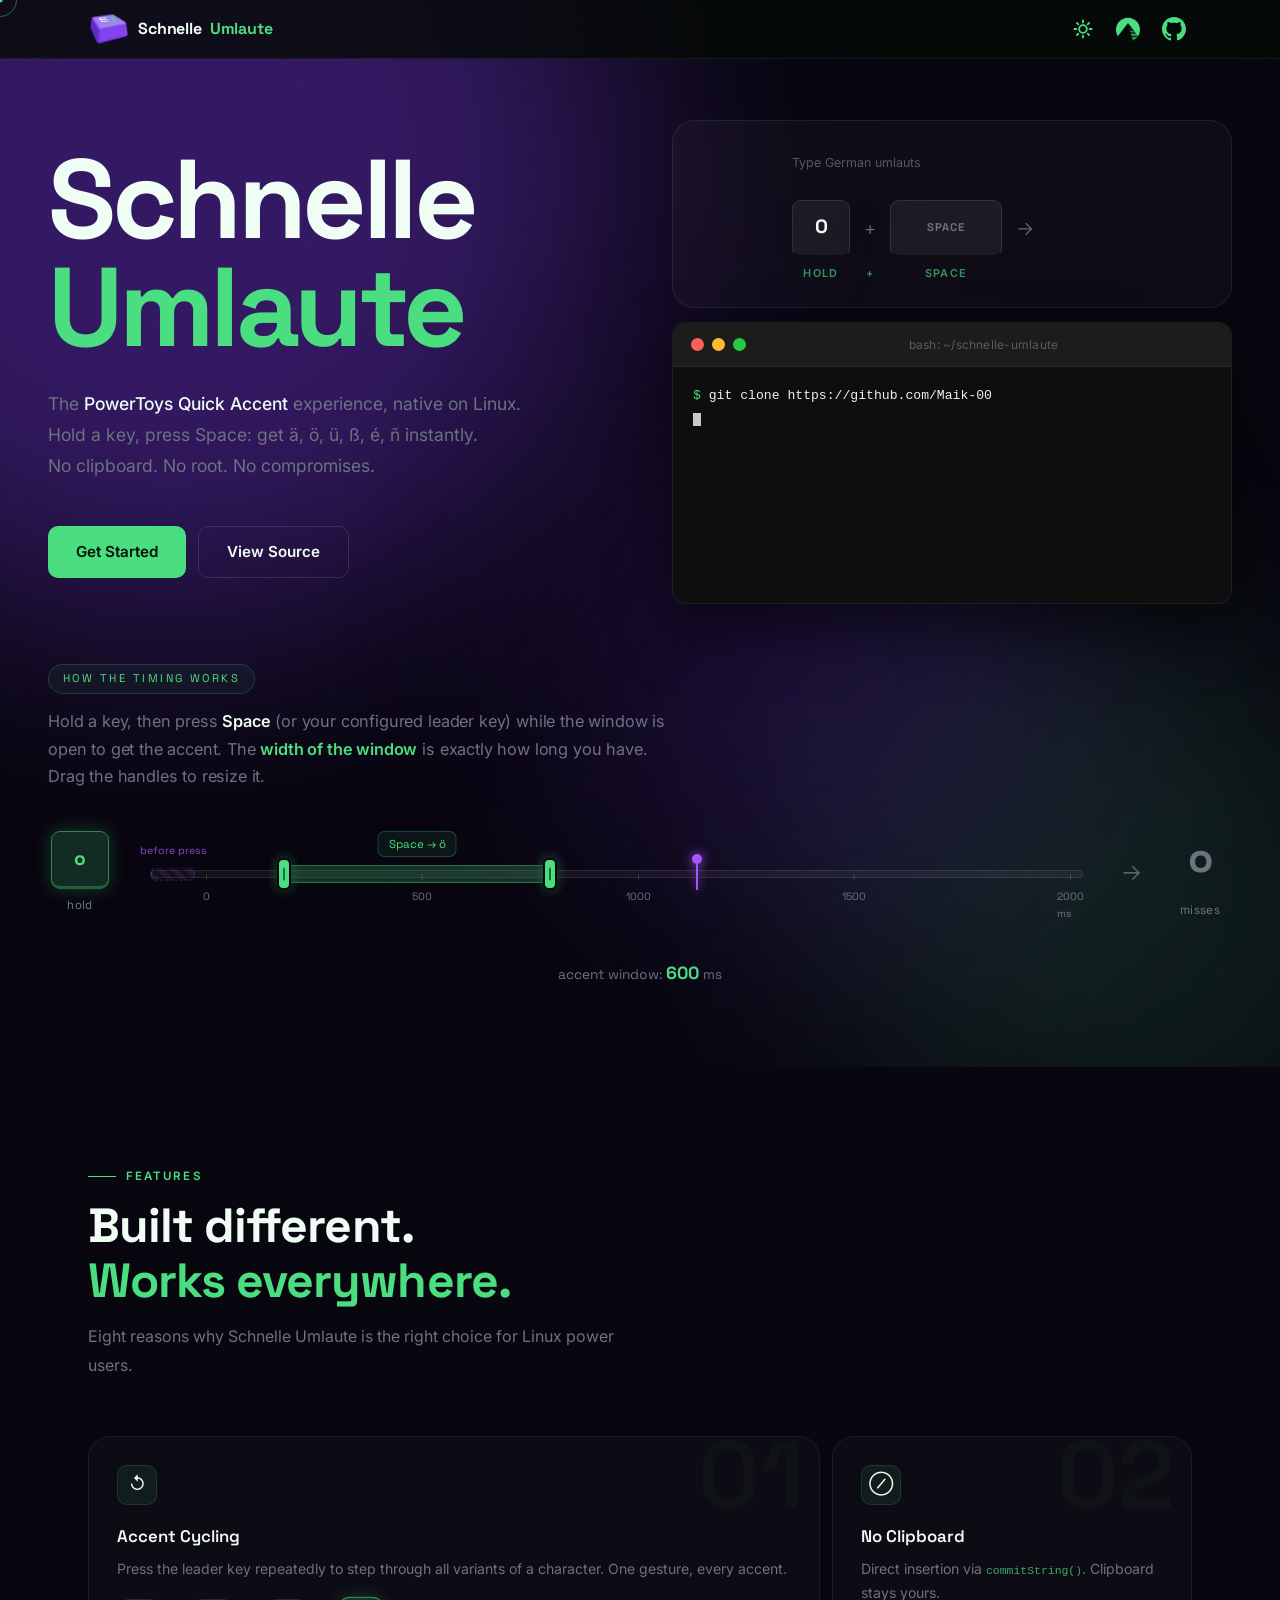
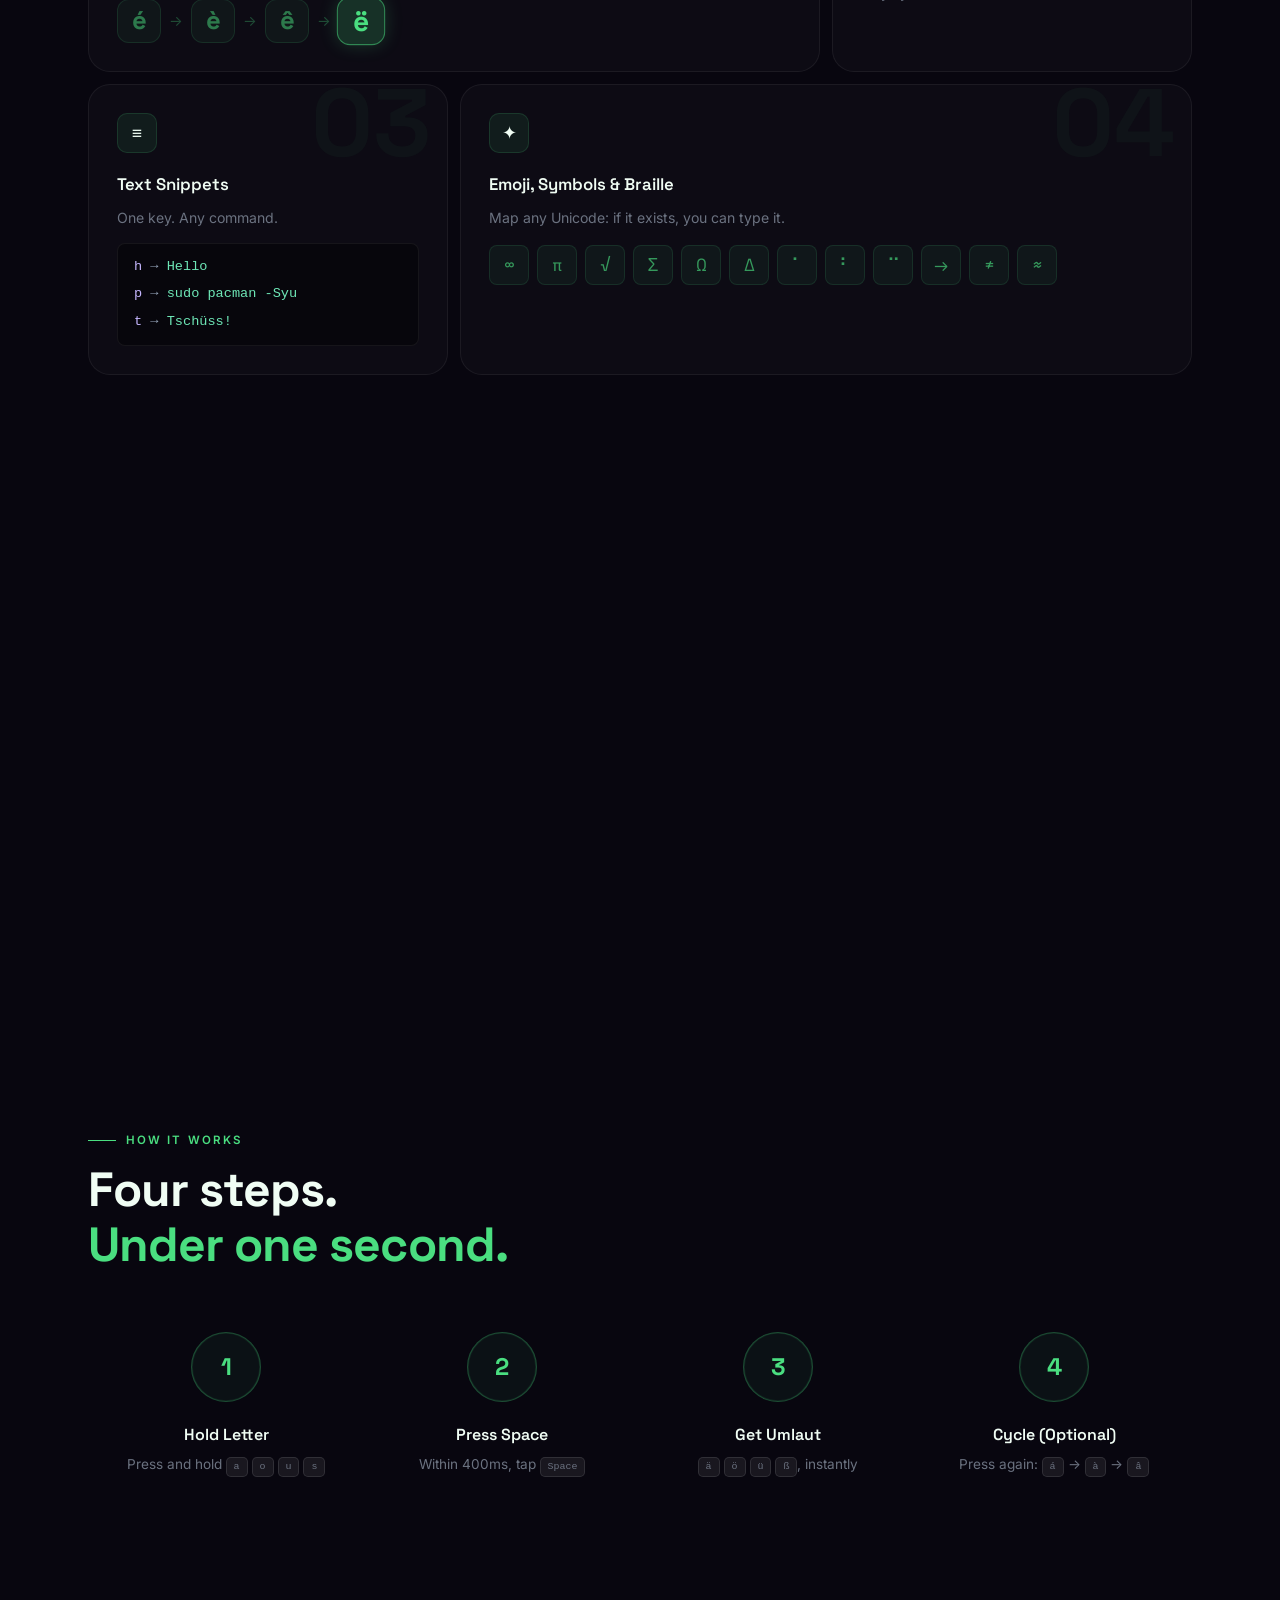
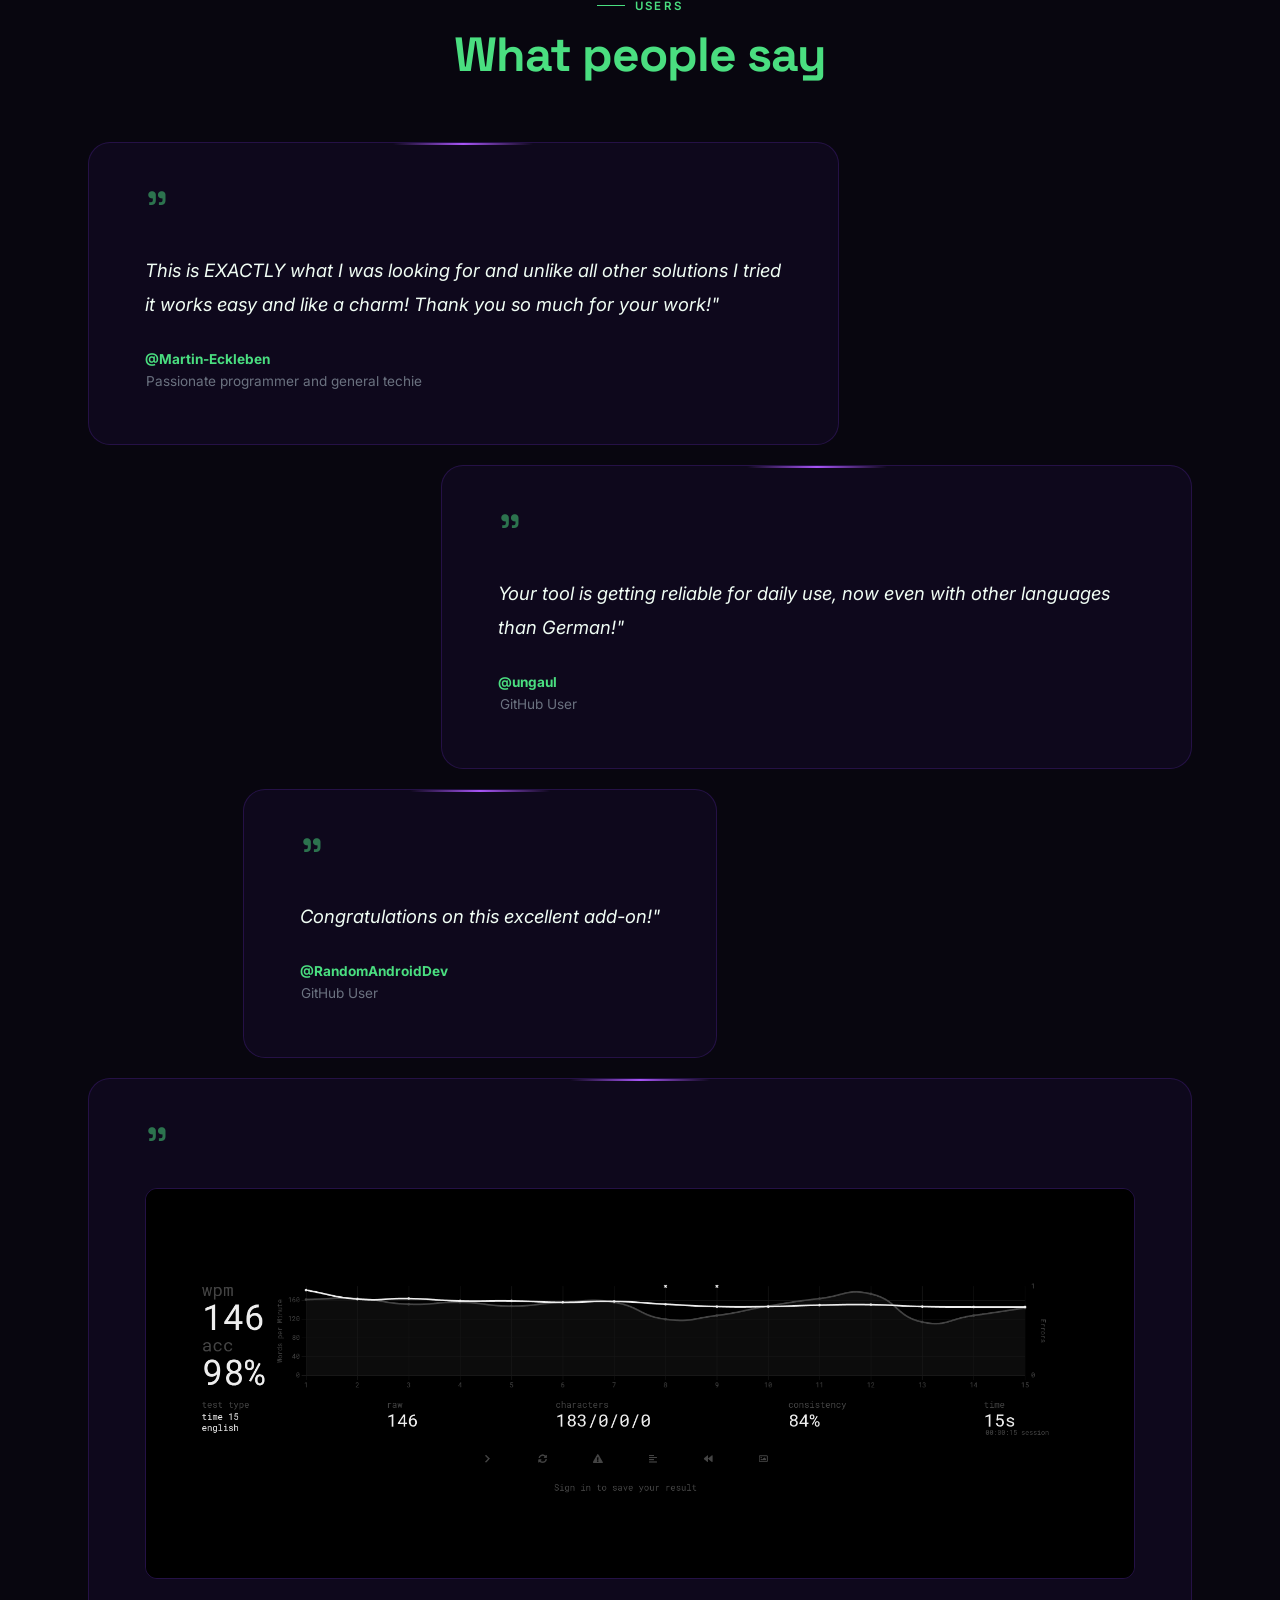
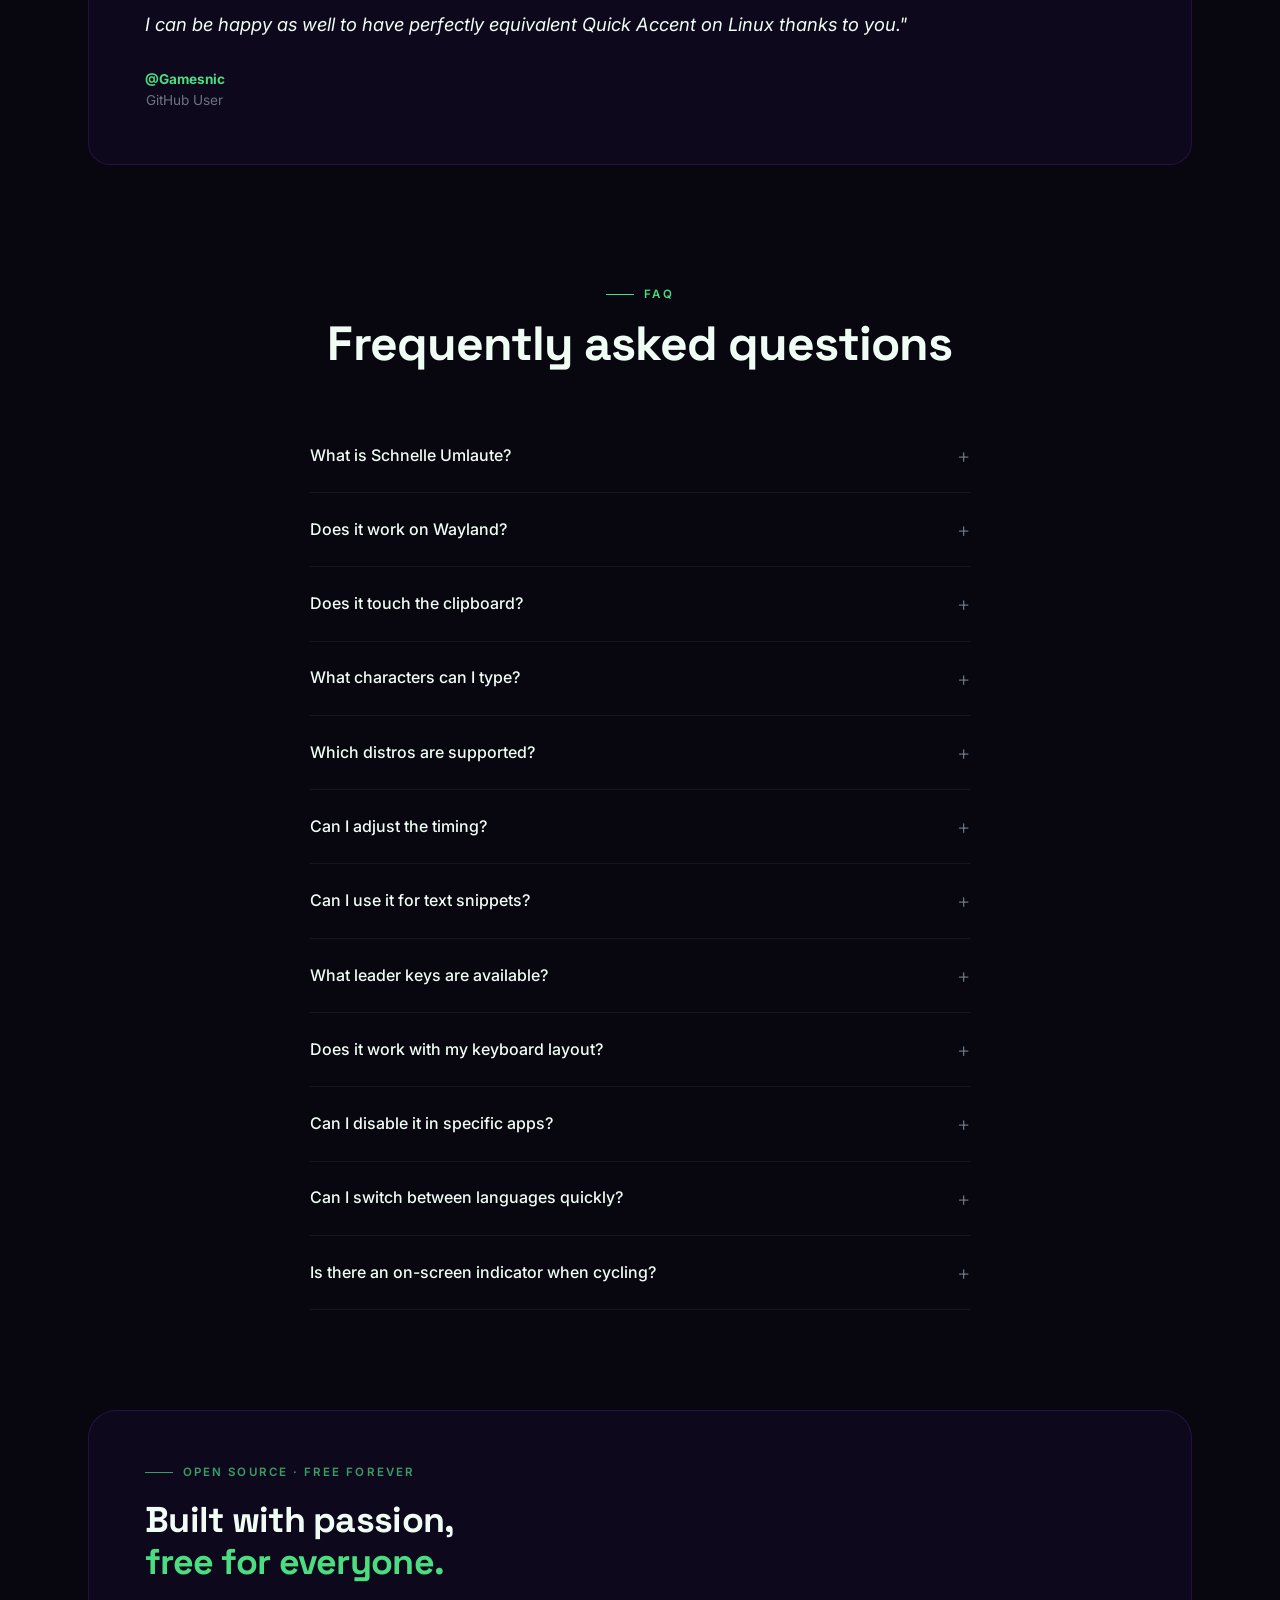
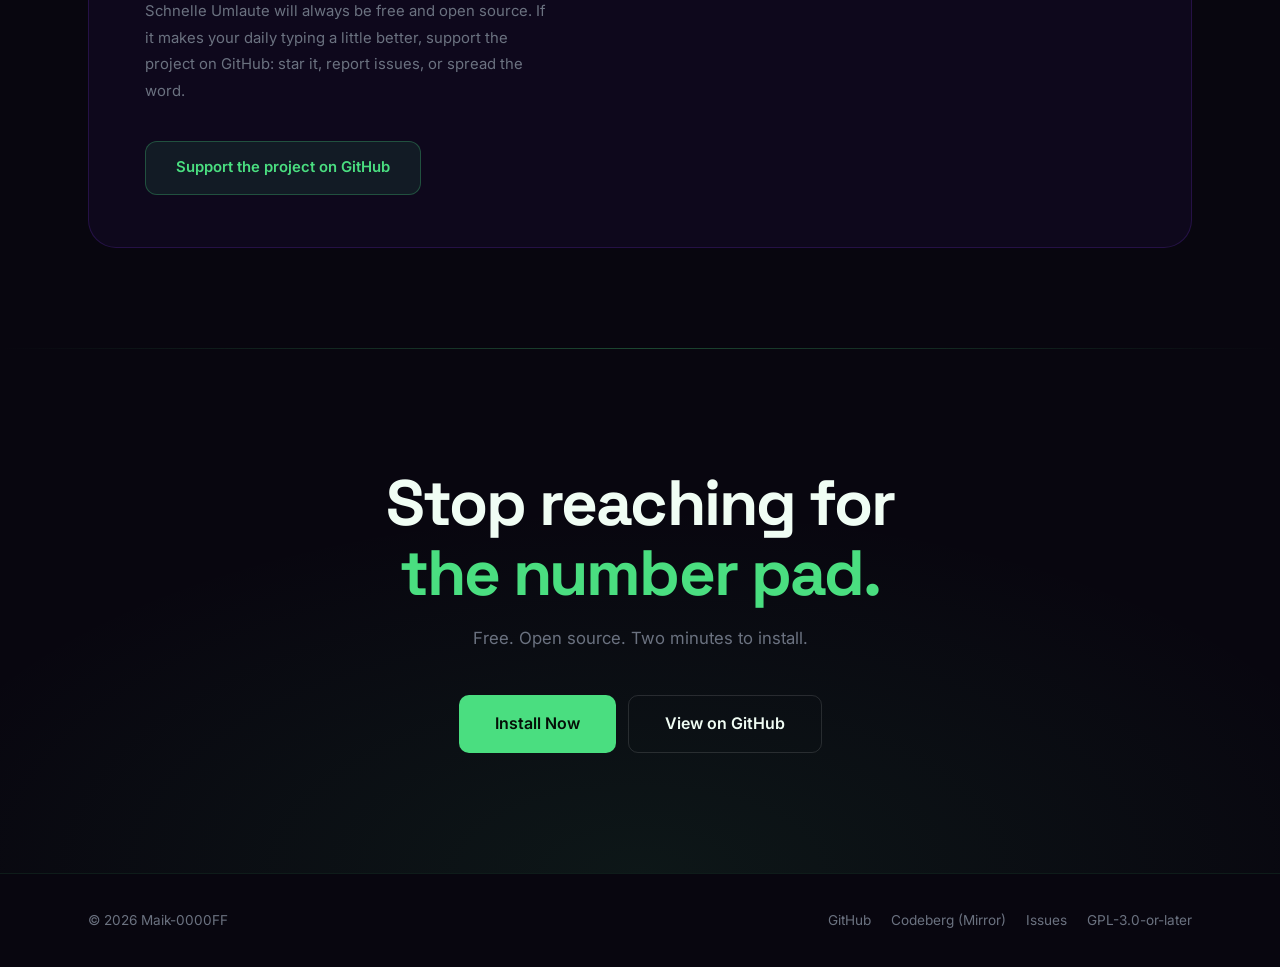
==== commit 5b474bb3: "Update the structured-data version to 1.9.0" ====
--- a/index.html
+++ b/index.html
@@ -80,9 +80,9 @@
         "applicationSubCategory": "Input Method",
         "operatingSystem": "Linux",
         "softwareRequirements": "Fcitx5",
-        "softwareVersion": "1.8.0",
+        "softwareVersion": "1.9.0",
         "datePublished": "2025-10-25",
-        "dateModified": "2026-07-22",
+        "dateModified": "2026-07-23",
         "programmingLanguage": "C++20",
         "license": "https://spdx.org/licenses/GPL-3.0-or-later.html",
         "isAccessibleForFree": true,
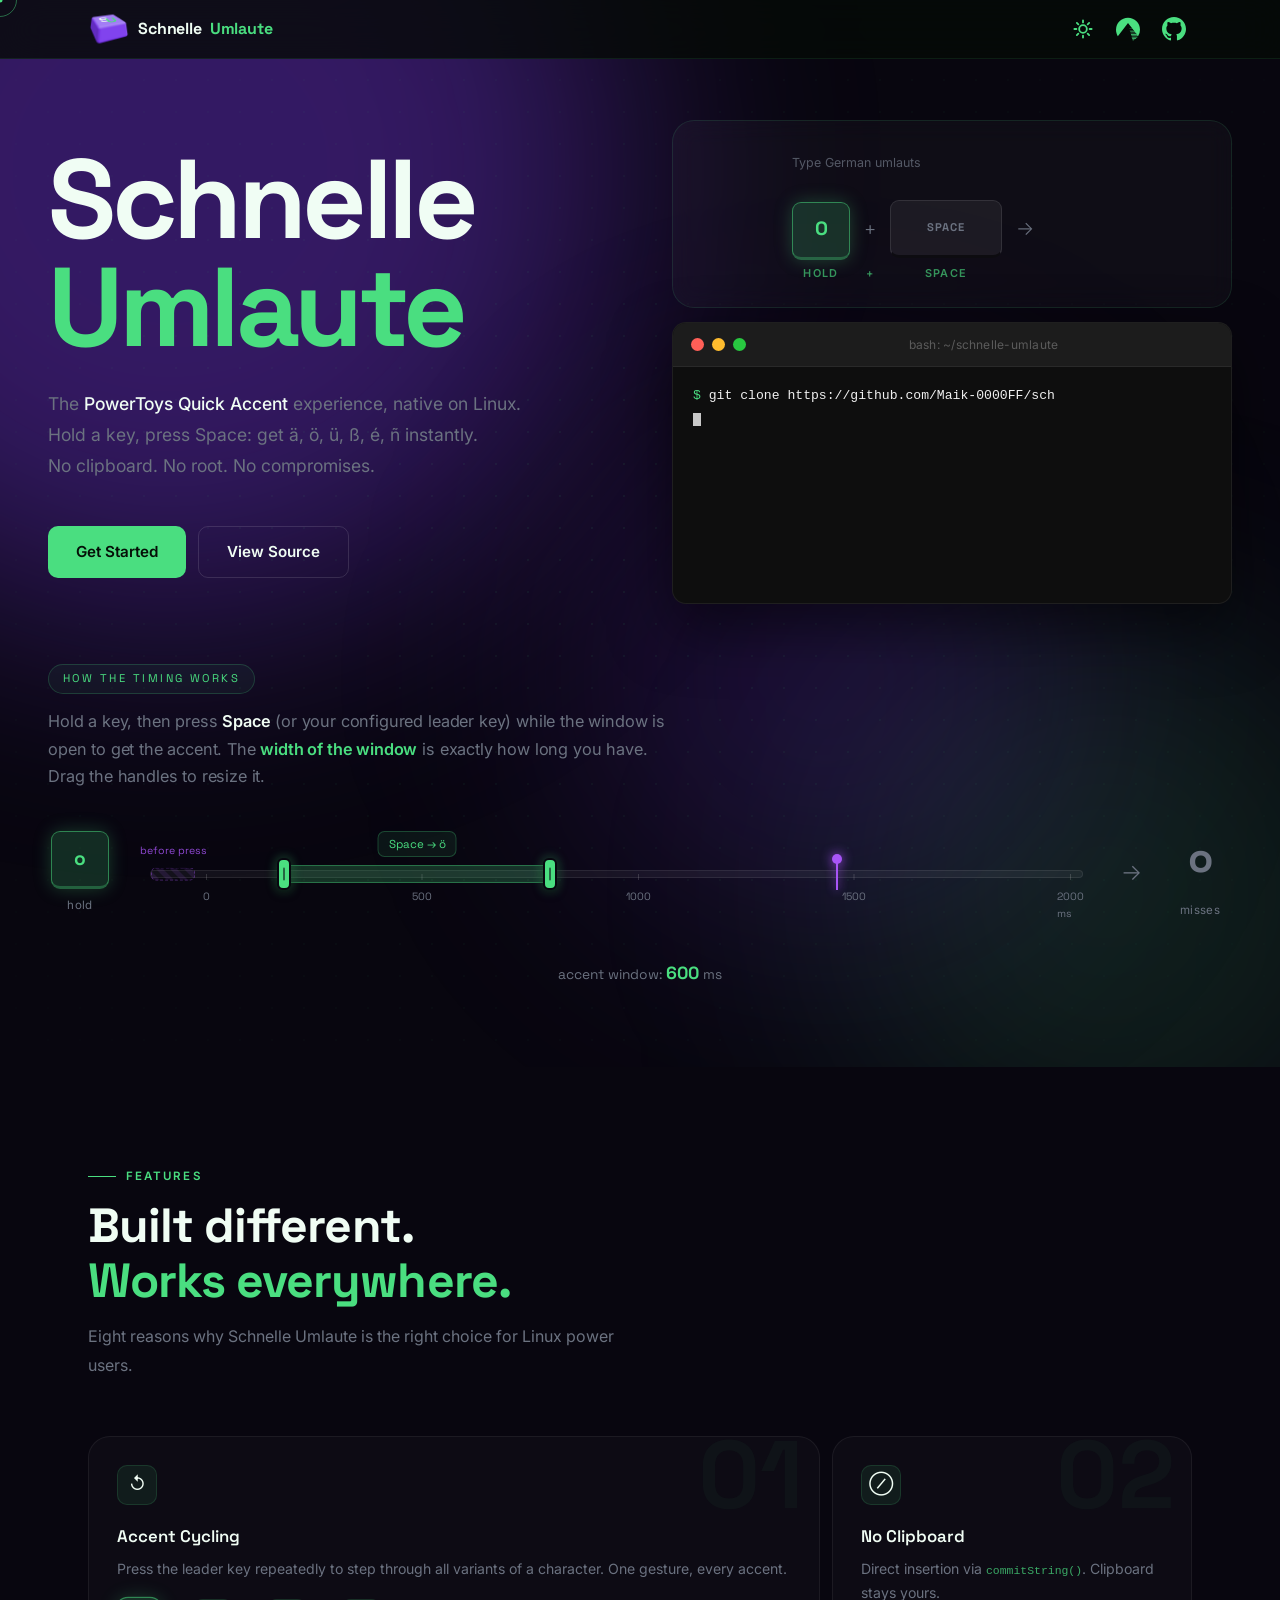
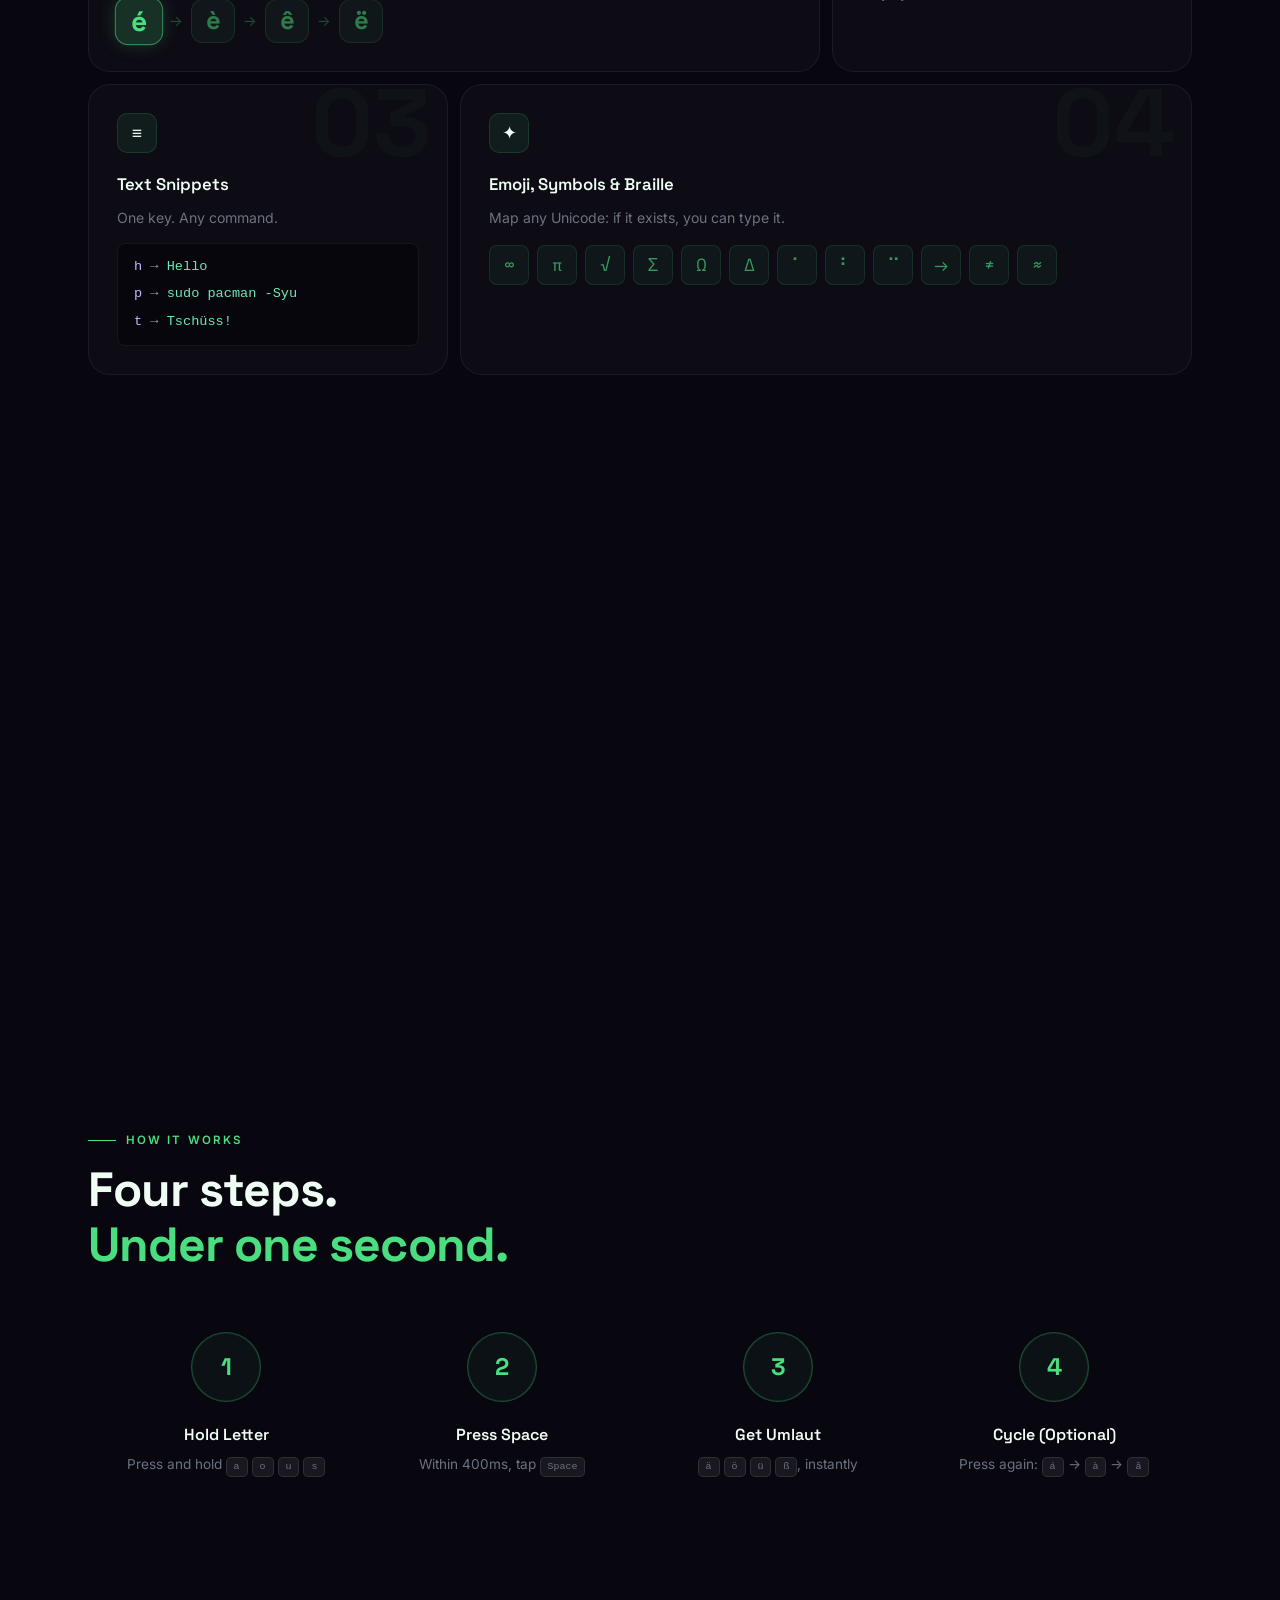
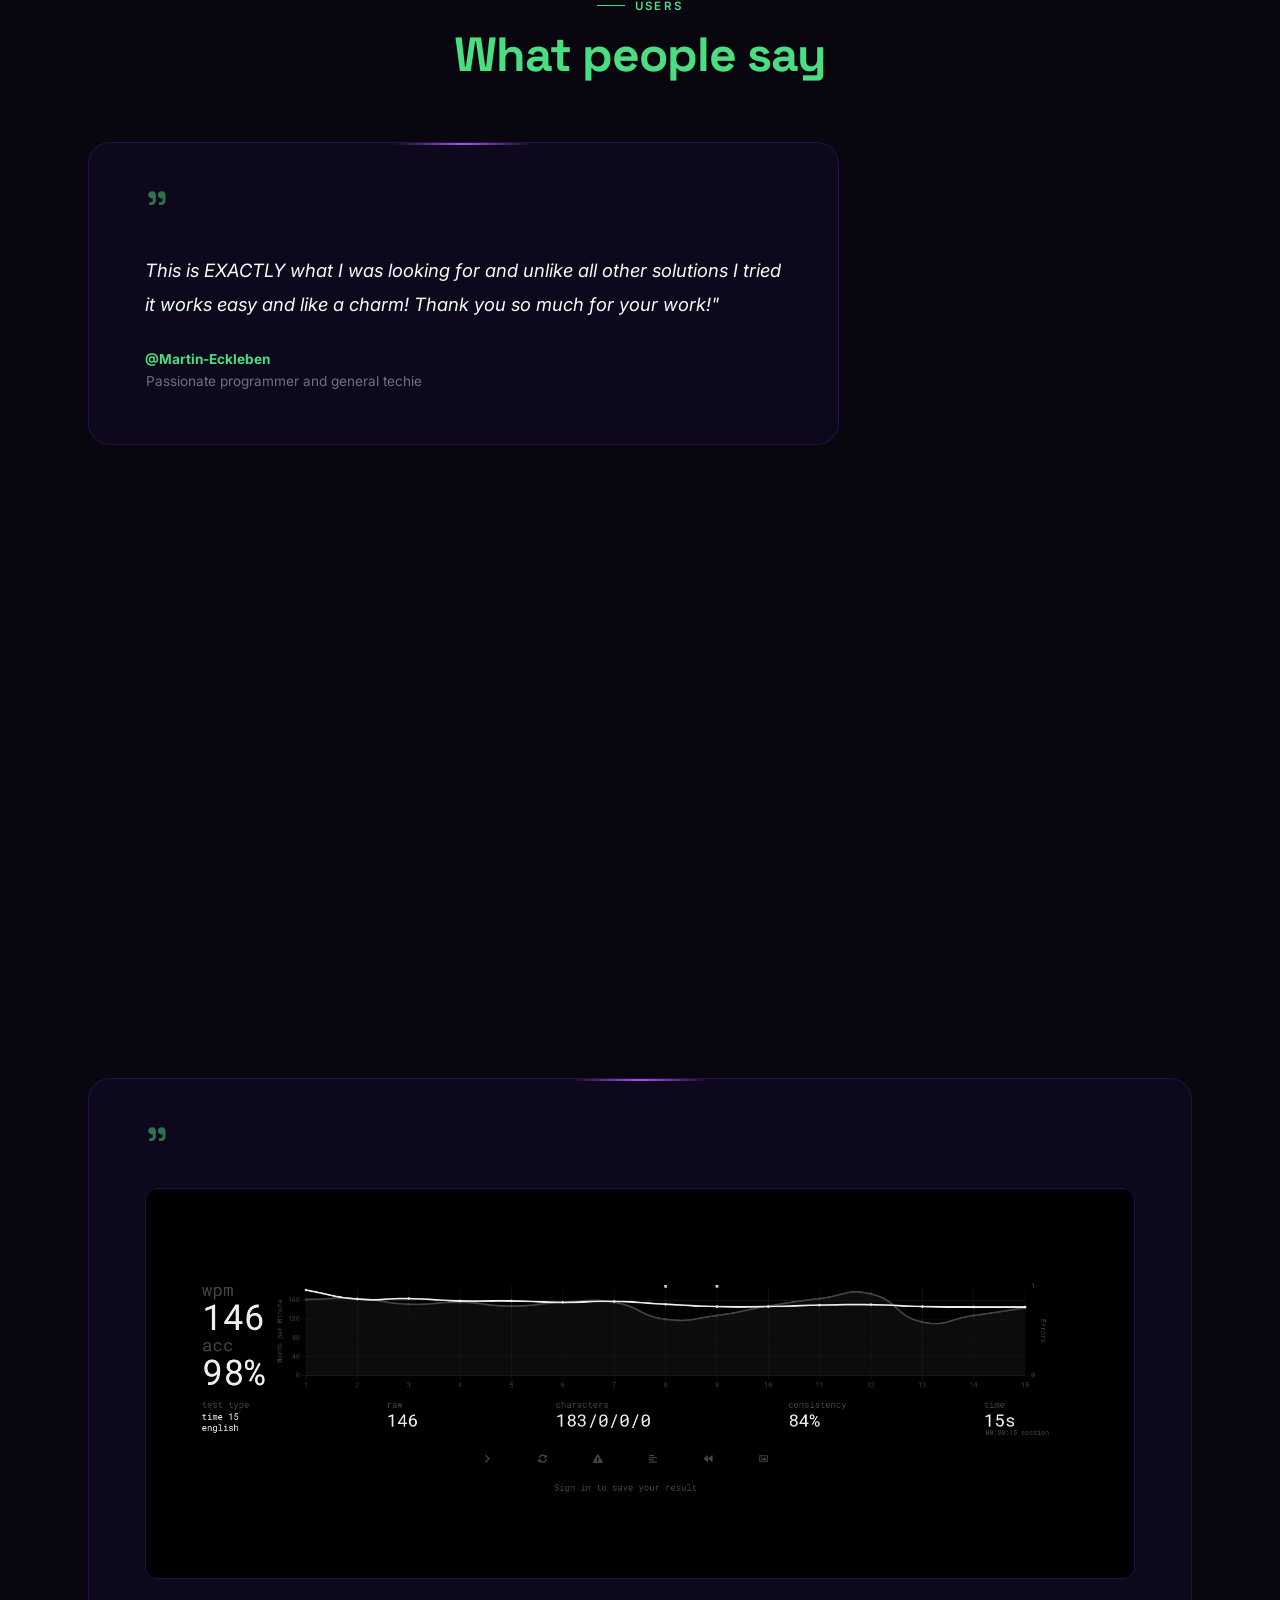
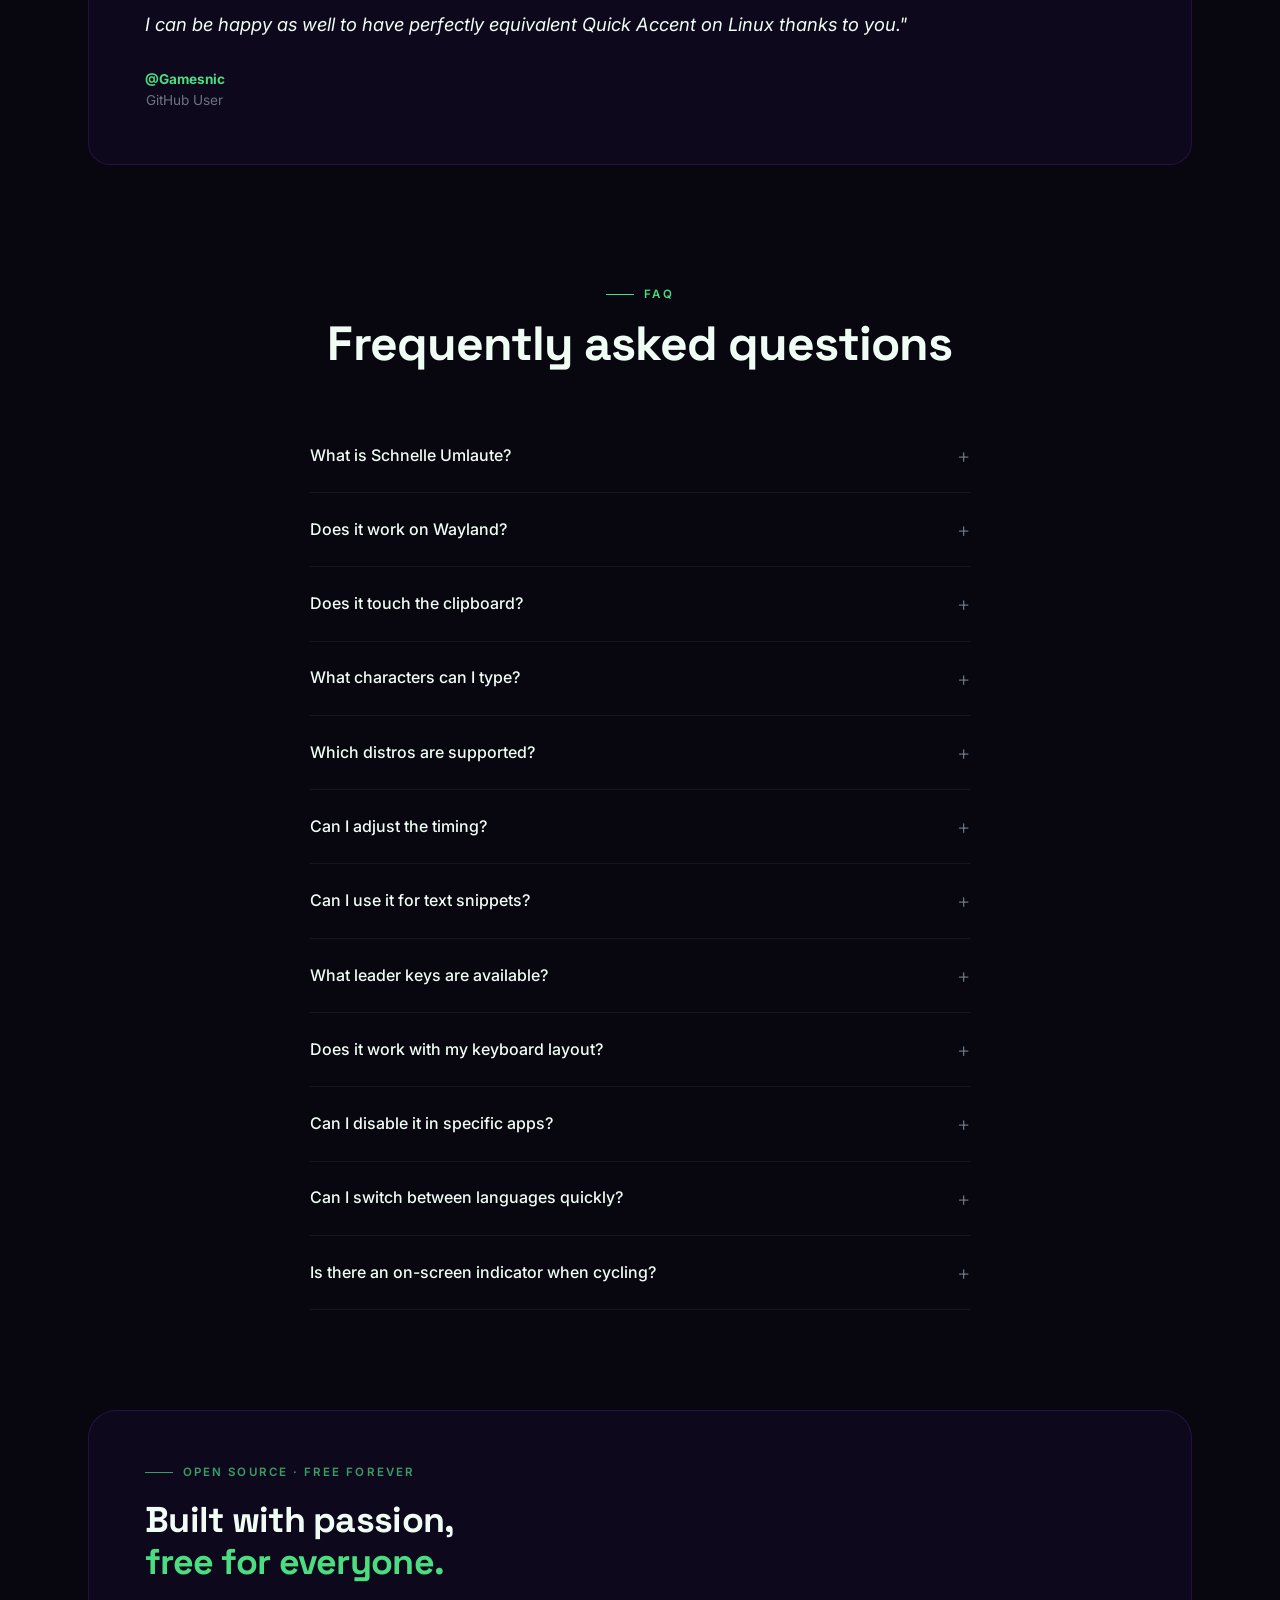
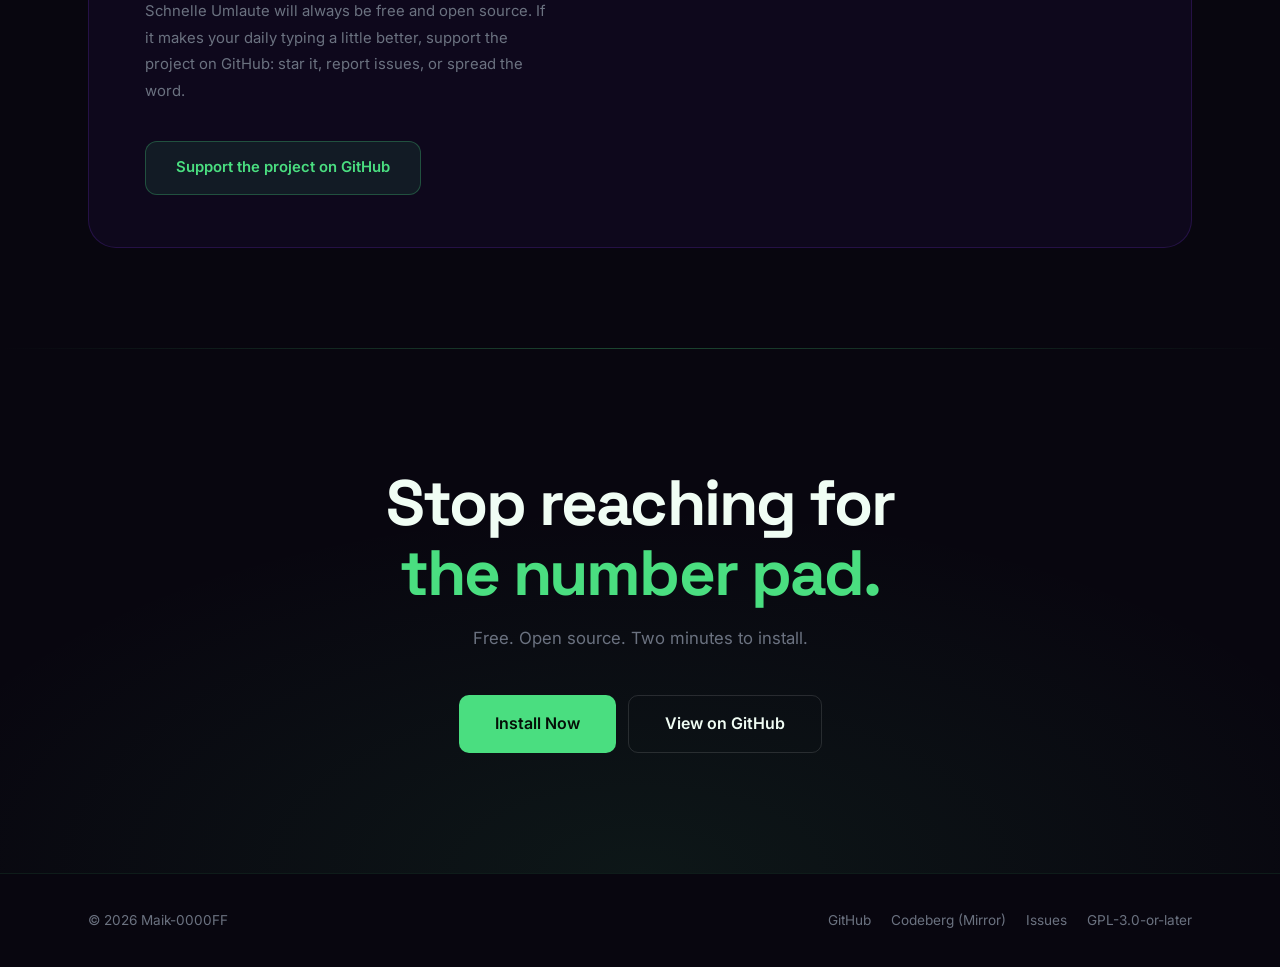
==== commit 23eeca73: "Update the structured-data version to 1.10.1" ====
--- a/index.html
+++ b/index.html
@@ -80,9 +80,9 @@
         "applicationSubCategory": "Input Method",
         "operatingSystem": "Linux",
         "softwareRequirements": "Fcitx5",
-        "softwareVersion": "1.9.0",
+        "softwareVersion": "1.10.1",
         "datePublished": "2025-10-25",
-        "dateModified": "2026-07-23",
+        "dateModified": "2026-10-16",
         "programmingLanguage": "C++20",
         "license": "https://spdx.org/licenses/GPL-3.0-or-later.html",
         "isAccessibleForFree": true,
@@ -101,6 +101,7 @@
             "Named mapping profiles with hotkey switching and cycling",
             "47 ready-made language and symbol presets",
             "On-screen cycle overlay at mouse pointer or text caret",
+            "Automatic light/dark theme following the desktop",
             "No clipboard interference",
             "X11 and Wayland support"
         ],
